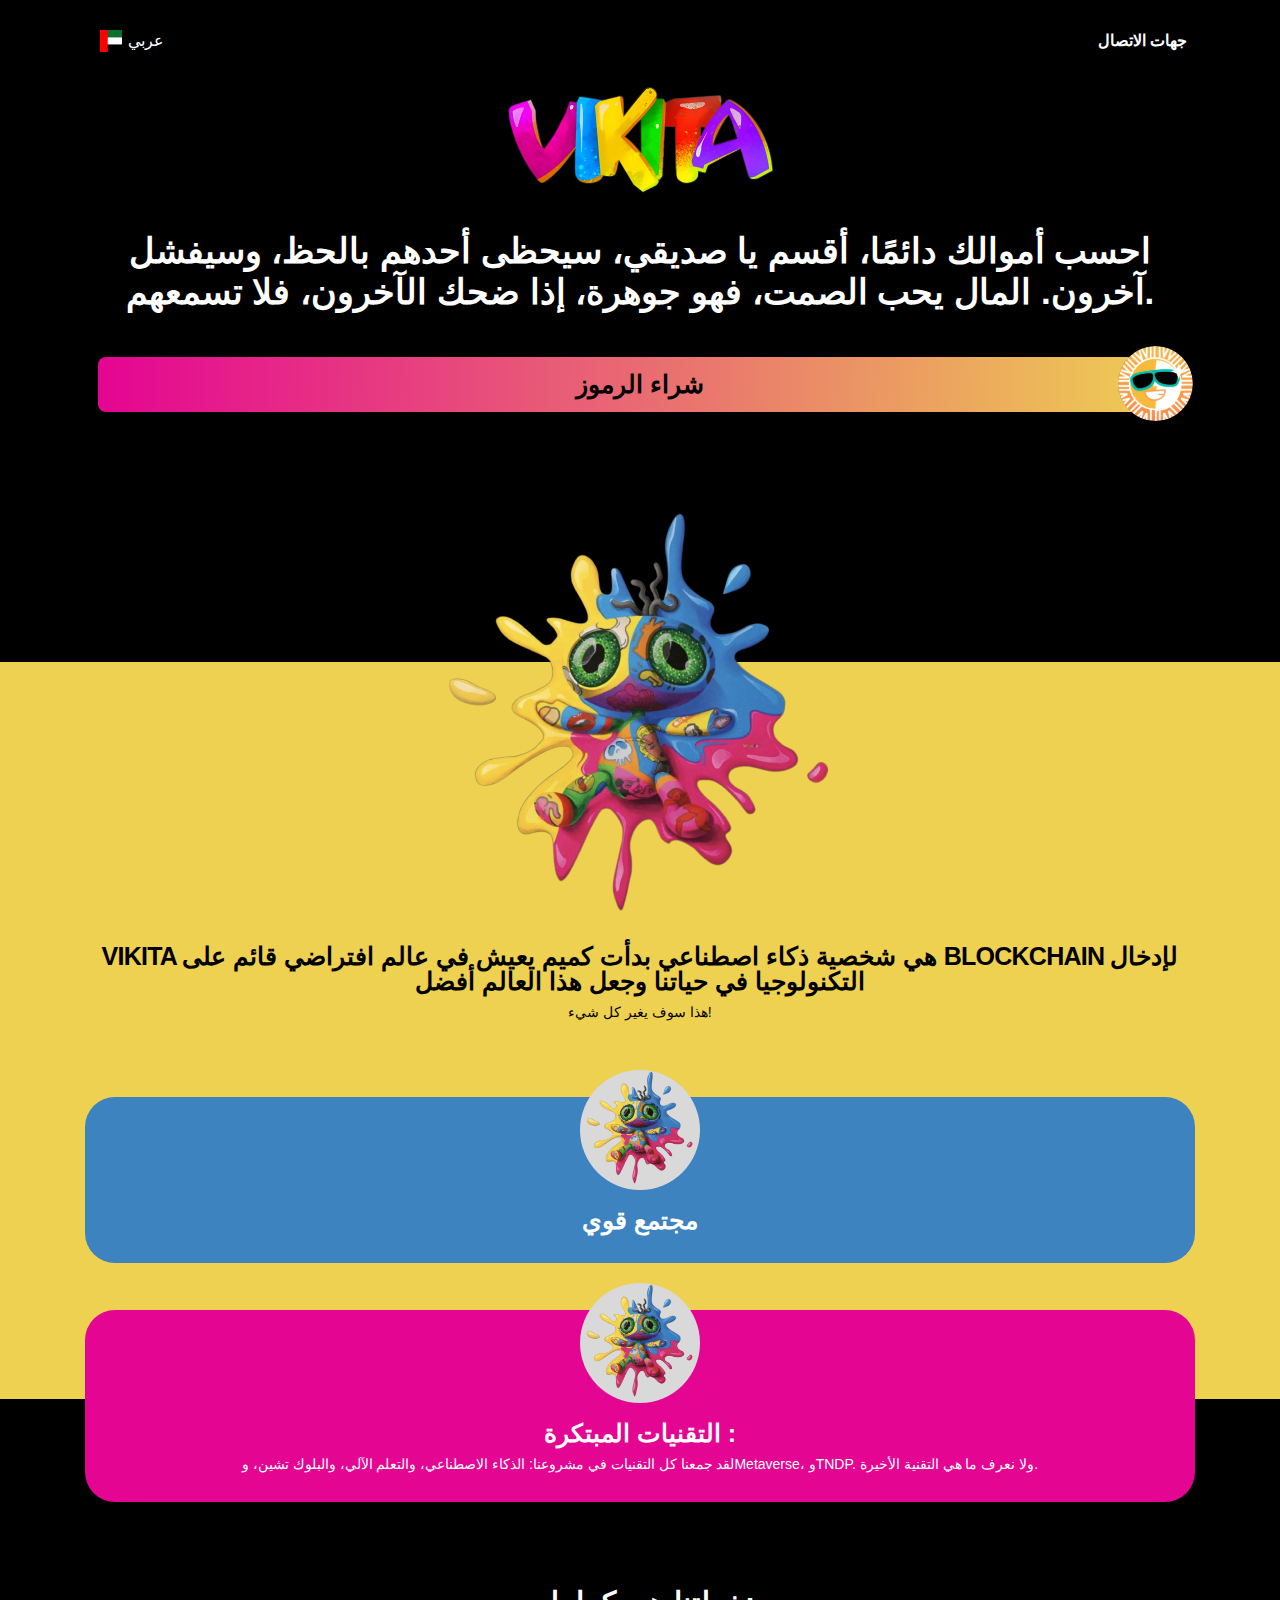
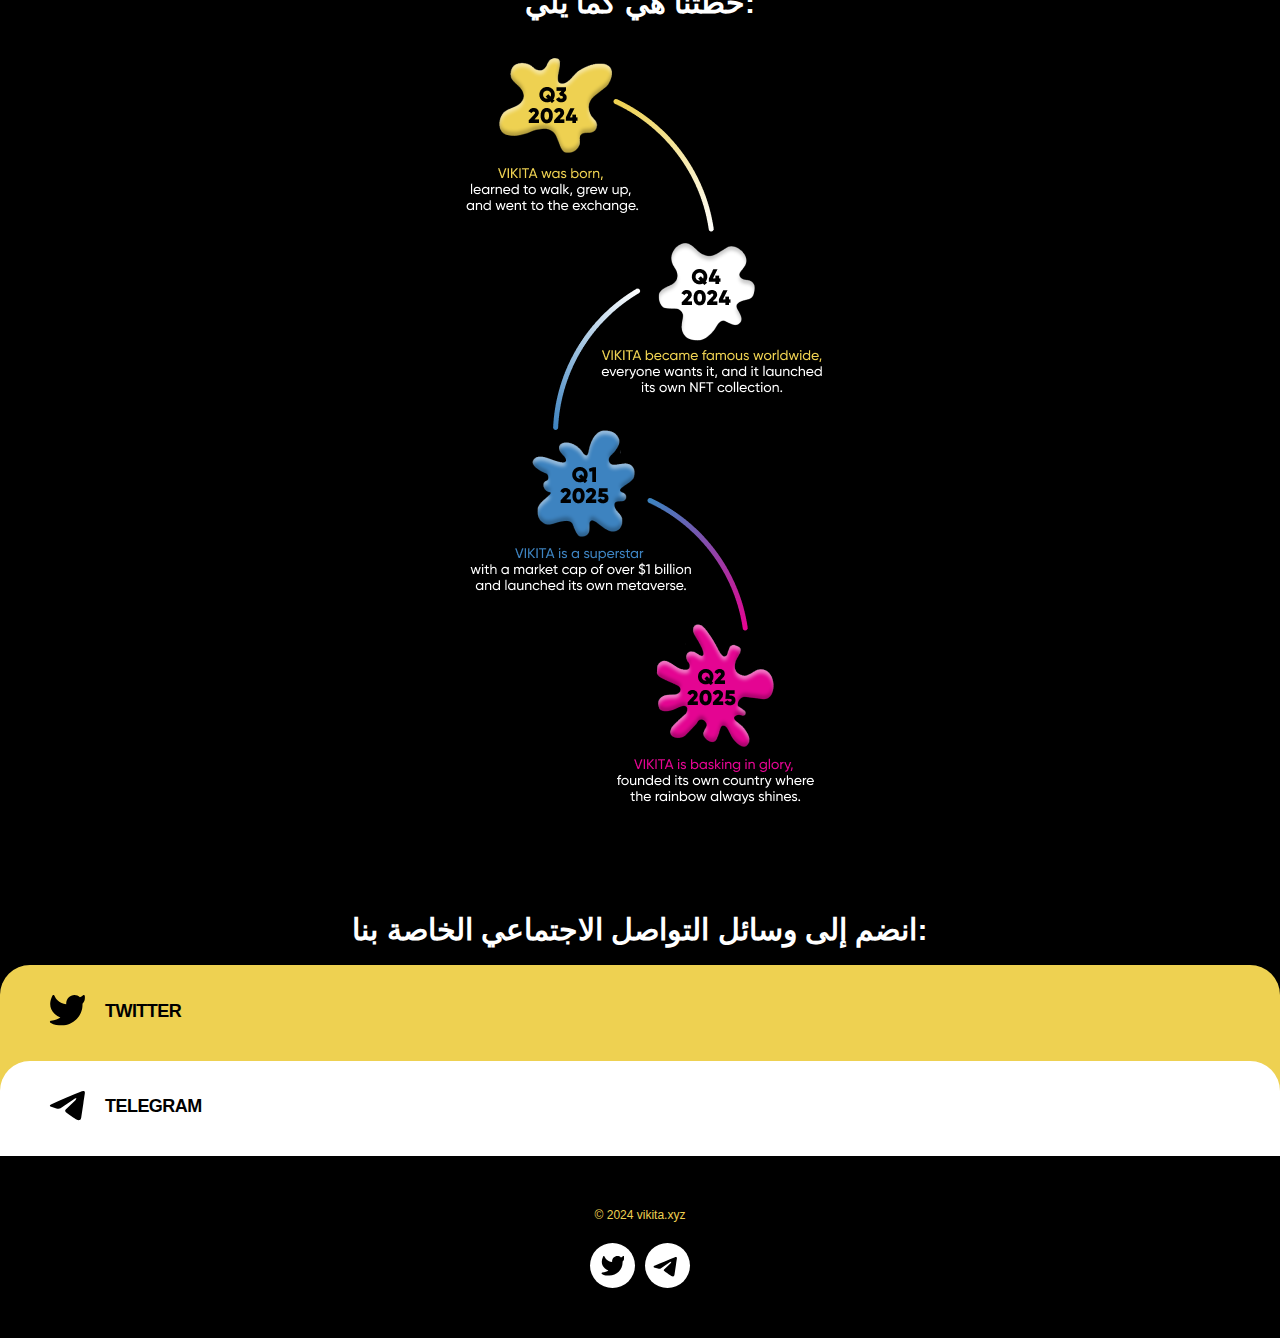
==== ae/index.html @ af04551c "added scrollbar 2" ====
<!DOCTYPE html>
<html lang="ru-RU">
  <head>
    <meta http-equiv="Content-Type" content="text/html; charset=utf-8">
    <meta charset="utf-8">
    <meta name="viewport" content="width=device-width, initial-scale=1.0">

    <!--metatextblock-->
    <title>VIKITA</title>
    <!--/metatextblock-->

    <!-- Favicons -->
    <link rel="apple-touch-icon" sizes="57x57" href="/images/favicon/apple-icon-57x57.png">
    <link rel="apple-touch-icon" sizes="60x60" href="/images/favicon/apple-icon-60x60.png">
    <link rel="icon" type="image/png" href="/images/favicon/favicon-16x16.png" sizes="16x16">
    <link rel="icon" type="image/png" href="/images/favicon/favicon-32x32.png" sizes="32x32">


    <!--Bootstrap and Other Vendors-->
    <link rel="stylesheet" type="text/css" href="/css/bootstrap/bootstrap.min.css">
    <link rel="stylesheet" type="text/css" href="/css/simplebar.css">

    <!--Fonts-->
    <link rel="stylesheet" type="text/css" href="/fonts/gilroy/style.css">

    <!--Styles-->
    <link rel="stylesheet" type="text/css" href="/css/style.css">
  </head>
  <body>
    <!-- header -->
    <header id="header">
      <div class="header_menu">
        <div class="container">
          <div class="header_menu-container">
            <div class="row">
              <div class="header_menu-col">
                <div class="header_lang-wrap">
                  <div class="header_lang-current">
                    <img alt="AE" src="/images/langs/ae.svg" class="header_lang-icon" />
                    <span class="header_lang-keycode">عربي</span>
                  </div>
                  <div class="header_lang-items simple-bar">
                    <a href="/" class="header_lang-item">
                      <img alt="EN" src="/images/langs/en.svg" class="header_lang-icon" />
                      <span class="header_lang-name">English</span>
                    </a>
                    <a href="/es" class="header_lang-item">
                      <img alt="ES" src="/images/langs/es.svg" class="header_lang-icon" />
                      <span class="header_lang-name">Español</span>
                    </a>
                    <a href="/cn" class="header_lang-item">
                      <img alt="CN" src="/images/langs/cn.svg" class="header_lang-icon" />
                      <span class="header_lang-name">中国人</span>
                    </a>
                    <a href="/ru" class="header_lang-item">
                      <img alt="RU" src="/images/langs/ru.svg" class="header_lang-icon" />
                      <span class="header_lang-name">Русский</span>
                    </a>
                    <a href="/fr" class="header_lang-item">
                      <img alt="FR" src="/images/langs/fr.svg" class="header_lang-icon" />
                      <span class="header_lang-name">Français</span>
                    </a>
                    <a href="/ae" class="header_lang-item">
                      <img alt="AE" src="/images/langs/ae.svg" class="header_lang-icon" />
                      <span class="header_lang-name">عربي</span>
                    </a>
                    <a href="/in" class="header_lang-item">
                      <img alt="IN" src="/images/langs/in.svg" class="header_lang-icon" />
                      <span class="header_lang-name">हिंदी</span>
                    </a>
                    <a href="/ir" class="header_lang-item">
                      <img alt="IR" src="/images/langs/ir.svg" class="header_lang-icon" />
                      <span class="header_lang-name">فارسی</span>
                    </a>
                    <a href="/pt" class="header_lang-item">
                      <img alt="PT" src="/images/langs/pt.svg" class="header_lang-icon" />
                      <span class="header_lang-name">Português</span>
                    </a>
                    <a href="/vn" class="header_lang-item">
                      <img alt="VN" src="/images/langs/vn.svg" class="header_lang-icon" />
                      <span class="header_lang-name">Tiếng Việt</span>
                    </a>
                    <a href="/tr" class="header_lang-item">
                      <img alt="TR" src="/images/langs/tr.svg" class="header_lang-icon" />
                      <span class="header_lang-name">Türkçe</span>
                    </a>
                    <a href="/kr" class="header_lang-item">
                      <img alt="KR" src="/images/langs/kr.svg" class="header_lang-icon" />
                      <span class="header_lang-name">한국어</span>
                    </a>
                    <a href="/jp" class="header_lang-item">
                      <img alt="JP" src="/images/langs/jp.svg" class="header_lang-icon" />
                      <span class="header_lang-name">日本語</span>
                    </a>
                    <a href="/de" class="header_lang-item">
                      <img alt="DE" src="/images/langs/de.svg" class="header_lang-icon" />
                      <span class="header_lang-name">Deutsch</span>
                    </a>
                  </div>
                </div>
              </div>
              <div class="header_menu-col">
                <div class="header_menu-wrap d-none d-lg-block">
                  <nav class="header_menu-navbar header_menu-navbar navbar navbar-expand-lg">

                    <div class="collapse navbar-collapse" id="navbarSupportedContent">

                      <ul class="navbar-nav mr-auto top-menu">

                        <li class="current-menu-item">
                          <a href="#contacts" class="nav-link">جهات الاتصال</a>
                        </li>
                      </ul>

                    </div>

                  </nav>
                </div>

                <div class="header_top-btn d-block d-lg-none">
                  <div class="header_top-btn__wrap">
                    <div class="navbar-light" style="">
                      <button class="navbar-toggler collapsed" type="button" data-toggle="collapse" data-target="#navbarSupportedContent" aria-controls="navbarSupportedContent" aria-expanded="false" aria-label="Toggle navigation">
                        <span> </span>
                        <span> </span>
                        <span> </span>
                      </button>
                    </div>
                  </div>
                </div>

              </div>

            </div>
          </div>

        </div>
      </div>
      <div class="header_menu-wrap d-blok d-lg-none">
        <nav class="header_menu-navbar header_menu-navbar navbar navbar-expand-lg">

          <div class="collapse navbar-collapse" id="navbarSupportedContent">

            <ul class="navbar-nav mr-auto top-menu">

              <li class="current-menu-item">
                <a href="#contacts" class="nav-link" data-toggle="collapse" data-target="#navbarSupportedContent">جهات الاتصال</a>
              </li>
            </ul>

          </div>

        </nav>
      </div>
    </header>
    <!-- header -->

      <!-- main title -->
      <div class="main_title">
        <div class="container">
          <div class="main_title-logo__wrap">
            <img src="/images/logo.png" srcset="/images/logo@2x.png 2x, /images/logo@3x.png 3x" class="img-fluid main_title-logo__img" alt="">
          </div>

          <div class="main_title-title__wrap">
            <p class="main_title-title">احسب أموالك دائمًا، أقسم يا صديقي، سيحظى أحدهم بالحظ، وسيفشل آخرون. المال يحب الصمت، فهو جوهرة، إذا ضحك الآخرون، فلا تسمعهم.</p>
          </div>

<!--          <div class="main_subtitle-title__wrap">-->
<!--            <p class="main_subtitle-title"><span class="-yellow">Первая в мире мем-криптовалюта,</span></br>создающая тренды</br>и объединяющая сообщество.</p>-->
<!--          </div>-->
          <div class="main-btn__wrap">
            <a href="https://sunpump.meme/token/TP7r1pDoS1snMjEJE1kE17GRt3Df4mYuZz" target="_blank" class="main-btn__container">
              <div class="main-btn">
                <span class="main-btn__title">شراء الرموز</span>
              </div>
            </a>
          </div>
        </div>
      </div>
      <!-- main title -->

      <!-- services block -->
      <div class="services_block">
        <div class="container">
          <div class="services-vikita__wrap">
            <img src="/images/vikita.png" srcset="/images/vikita@2x.png 2x, /images/vikita@3x.png 3x" class="img-fluid services-vikita" alt="">
          </div>

          <div class="services-title__wrap">
            <p class="services-title">VIKITA هي شخصية ذكاء اصطناعي بدأت كميم يعيش في عالم افتراضي قائم على blockchain لإدخال التكنولوجيا في حياتنا وجعل هذا العالم أفضل</p>
          </div>

          <div class="services-subtitle__wrap">
            <p class="services-subtitle">هذا سوف يغير كل شيء!</p>
          </div>

          <div class="row">

            <div class="services_block-col col-12">
              <div class="services_block-wrap">

                <div class="services_block-icon__wrap">
                  <img src="/images/vikita.png" class="img-fluid services_block-icon__img" alt="">
                </div>

                <div class="services_block-title__wrap">
                  <p class="services_block-title">مجتمع قوي</p>
                </div>
<!--                <div class="services_block-text__wrap">-->
<!--                  <p>We've already been supported by: Justin Sun, Paolo Ardoino, Changpeng Zhao, Ben Zhou, Jason Statham, Pavel Durov.</p>-->
<!--                </div>-->

              </div>
            </div>

            <div class="services_block-col col-12">
              <div class="services_block-wrap -pink">

                <div class="services_block-icon__wrap">
                  <img src="/images/vikita.png" class="img-fluid services_block-icon__img" alt="">
                </div>

                <div class="services_block-title__wrap">
                  <p class="services_block-title">التقنيات المبتكرة :</p>
                </div>
                <div class="services_block-text__wrap">
                  <p>لقد جمعنا كل التقنيات في مشروعنا: الذكاء الاصطناعي، والتعلم الآلي، والبلوك تشين، وMetaverse، وTNDP. ولا نعرف ما هي التقنية الأخيرة.</p>
                </div>

              </div>
            </div>

          </div>
        </div>
        <div class="services_block-yellow"></div>
      </div>
      <!-- services block -->

    <!-- stages block -->
    <div class="stages_block">
      <div class="container">
        <div class="stages-title__wrap">
          <p class="stages-title">خطتنا هي كما يلي:</p>
        </div>

        <div class="stages-img__wrap">
          <img src="/images/stages.png" srcset="/images/stages@2x.png 2x, /images/stages@3x.png 3x" class="img-fluid stages-img" alt="">
        </div>
      </div>
    </div>

    <!-- socials block -->
    <div id="contacts" class="socials_block">
      <div class="container">
        <div class="socials-title__wrap">
          <p class="socials-title">انضم إلى وسائل التواصل الاجتماعي الخاصة بنا:</p>
        </div>
      </div>
      <div class="socials_container">
        <a href="https://x.com/vikitameme" target="_blank" class="socials_item -yellow">
          <div class="socials_icon__wrap">
            <svg width="36" height="31" viewBox="0 0 36 31" fill="none" xmlns="http://www.w3.org/2000/svg" class="socials_icon">
              <path d="M35.8357 1.08993C35.8201 0.861406 35.7376 0.642529 35.5984 0.460588C35.4593 0.278647 35.2697 0.141692 35.0532 0.0668013C34.8367 -0.00808985 34.603 -0.0176039 34.3812 0.0394458C34.1594 0.0964954 33.9592 0.217584 33.8057 0.387614C33.0428 1.24325 32.0498 1.86127 30.9452 2.1679C29.4557 0.773153 27.4909 -0.00191896 25.4503 0.000291284C23.2605 0.00214698 21.161 0.873509 19.6135 2.42282C18.0659 3.97213 17.1969 6.07257 17.1975 8.26239V9.28903C10.2187 8.75004 6.49019 3.44653 5.47988 0.758603C5.40036 0.545594 5.26033 0.360465 5.077 0.225975C4.89367 0.0914851 4.67504 0.0134971 4.44798 0.00159885C4.22092 -0.0102994 3.99534 0.0444108 3.79896 0.159003C3.60257 0.273596 3.44396 0.443075 3.34261 0.646606C0.899679 5.53714 0.524023 10.283 2.29964 14.3242C3.8536 17.8638 6.98017 20.6824 11.4134 22.5513C9.39977 23.9769 6.00953 25.6662 2.05698 25.6662C1.80648 25.6659 1.56253 25.7463 1.36122 25.8953C1.15992 26.0444 1.01195 26.2544 0.939196 26.4941C0.866447 26.7338 0.872786 26.9905 0.957274 27.2263C1.04176 27.4622 1.19991 27.6645 1.40833 27.8035C5.19989 30.3328 9.17344 30.3328 12.8647 30.3328H12.9767C24.3187 30.3328 33.5094 21.1257 33.5094 9.77202V8.65438C34.3564 7.79107 35.0167 6.91143 35.4227 5.77046C35.873 4.4965 35.964 3.02187 35.8357 1.08993Z" fill="black"/>
            </svg>
          </div>
          <div class="socials_item-title__wrap">
            <span class="socials_item-title">Twitter</span>
<!--            <p class="socials-text">Последние новости и обновления.</p>-->
          </div>
        </a>

        <a href="https://t.me/VikitaMeme" target="_blank" class="socials_item">
          <div class="socials_icon__wrap">

            <svg width="36" height="30" viewBox="0 0 36 30" fill="none" xmlns="http://www.w3.org/2000/svg" class="socials_icon">
              <path d="M32.9061 0.257517C32.9061 0.257517 36.1437 -1.005 35.8728 2.06087C35.7837 3.32338 34.9745 7.74259 34.3445 12.5218L32.1861 26.6803C32.1861 26.6803 32.0061 28.7545 30.3869 29.1153C28.7686 29.4753 26.3402 27.8528 25.8902 27.4919C25.5302 27.2211 19.1452 23.1627 16.8968 21.1794C16.2668 20.6377 15.5468 19.556 16.9868 18.2935L26.4302 9.2751C27.5094 8.19176 28.5886 5.66673 24.0919 8.73343L11.5001 17.3002C11.5001 17.3002 10.0609 18.2027 7.36339 17.391L1.51667 15.5868C1.51667 15.5868 -0.641687 14.2343 3.04585 12.8818C12.0401 8.64343 23.1027 4.31506 32.9053 0.256683" fill="black"/>
            </svg>

          </div>
          <div class="socials_icon__wrap">
            <span class="socials_item-title">Telegram</span>
<!--            <p class="socials-text">Обсуждения, поддержка и сообщество.</p>-->
          </div>
        </a>
      </div>
    </div>


    <!-- footer -->
    <footer id="footer">
      <div class="container">
        <div class="footer_copyright__wrap">
          <span class="footer_copyright">© 2024 vikita.xyz</span>
        </div>

        <div class="footer_socials__wrap">
          <a href="https://x.com/vikitameme" target="_blank" class="footer_socials__item">
            <svg width="36" height="31" viewBox="0 0 36 31" fill="none" xmlns="http://www.w3.org/2000/svg" class="footer_socials__icon">
              <path d="M35.8357 1.08993C35.8201 0.861406 35.7376 0.642529 35.5984 0.460588C35.4593 0.278647 35.2697 0.141692 35.0532 0.0668013C34.8367 -0.00808985 34.603 -0.0176039 34.3812 0.0394458C34.1594 0.0964954 33.9592 0.217584 33.8057 0.387614C33.0428 1.24325 32.0498 1.86127 30.9452 2.1679C29.4557 0.773153 27.4909 -0.00191896 25.4503 0.000291284C23.2605 0.00214698 21.161 0.873509 19.6135 2.42282C18.0659 3.97213 17.1969 6.07257 17.1975 8.26239V9.28903C10.2187 8.75004 6.49019 3.44653 5.47988 0.758603C5.40036 0.545594 5.26033 0.360465 5.077 0.225975C4.89367 0.0914851 4.67504 0.0134971 4.44798 0.00159885C4.22092 -0.0102994 3.99534 0.0444108 3.79896 0.159003C3.60257 0.273596 3.44396 0.443075 3.34261 0.646606C0.899679 5.53714 0.524023 10.283 2.29964 14.3242C3.8536 17.8638 6.98017 20.6824 11.4134 22.5513C9.39977 23.9769 6.00953 25.6662 2.05698 25.6662C1.80648 25.6659 1.56253 25.7463 1.36122 25.8953C1.15992 26.0444 1.01195 26.2544 0.939196 26.4941C0.866447 26.7338 0.872786 26.9905 0.957274 27.2263C1.04176 27.4622 1.19991 27.6645 1.40833 27.8035C5.19989 30.3328 9.17344 30.3328 12.8647 30.3328H12.9767C24.3187 30.3328 33.5094 21.1257 33.5094 9.77202V8.65438C34.3564 7.79107 35.0167 6.91143 35.4227 5.77046C35.873 4.4965 35.964 3.02187 35.8357 1.08993Z" fill="black"/>
            </svg>
          </a>

          <a href="https://t.me/VikitaMeme" target="_blank" class="footer_socials__item">
            <svg width="36" height="30" viewBox="0 0 36 30" fill="none" xmlns="http://www.w3.org/2000/svg" class="footer_socials__icon -tg">
              <path d="M32.9061 0.257517C32.9061 0.257517 36.1437 -1.005 35.8728 2.06087C35.7837 3.32338 34.9745 7.74259 34.3445 12.5218L32.1861 26.6803C32.1861 26.6803 32.0061 28.7545 30.3869 29.1153C28.7686 29.4753 26.3402 27.8528 25.8902 27.4919C25.5302 27.2211 19.1452 23.1627 16.8968 21.1794C16.2668 20.6377 15.5468 19.556 16.9868 18.2935L26.4302 9.2751C27.5094 8.19176 28.5886 5.66673 24.0919 8.73343L11.5001 17.3002C11.5001 17.3002 10.0609 18.2027 7.36339 17.391L1.51667 15.5868C1.51667 15.5868 -0.641687 14.2343 3.04585 12.8818C12.0401 8.64343 23.1027 4.31506 32.9053 0.256683" fill="black"/>
            </svg>
          </a>
        </div>
      </div>
    </footer>
    <!-- footer -->

    <!--jQuery, Bootstrap and other vendor JS-->
    <script type="text/javascript" src="/js/jquery-3.3.1.min.js"></script>
    <script type="text/javascript" src="/js/jquery-migrate-1.4.1.min.js"></script>
    <script type="text/javascript" src="/js/popper.min.js"></script>
    <script type="text/javascript" src="/js/bootstrap/bootstrap.min.js"></script>
    <script type="text/javascript" src="/js/simplebar.min.js"></script>
    <script type="text/javascript" src="/js/script.js"></script>
  </body>
</html>
---- css/simplebar.css ----
[data-simplebar] {
  position: relative;
  flex-direction: column;
  flex-wrap: wrap;
  justify-content: flex-start;
  align-content: flex-start;
  align-items: flex-start;
}

.simplebar-wrapper {
  overflow: hidden;
  width: inherit;
  height: inherit;
  max-width: inherit;
  max-height: inherit;
}

.simplebar-mask {
  direction: inherit;
  position: absolute;
  overflow: hidden;
  padding: 0;
  margin: 0;
  left: 0;
  top: 0;
  bottom: 0;
  right: 0;
  width: auto !important;
  height: auto !important;
  z-index: 0;
}

.simplebar-offset {
  direction: inherit !important;
  box-sizing: inherit !important;
  resize: none !important;
  position: absolute;
  top: 0;
  left: 0;
  bottom: 0;
  right: 0;
  padding: 0;
  margin: 0;
  -webkit-overflow-scrolling: touch;
}

.simplebar-content-wrapper {
  direction: inherit;
  box-sizing: border-box !important;
  position: relative;
  display: block;
  height: 100%; /* Required for horizontal native scrollbar to not appear if parent is taller than natural height */
  width: auto;
  max-width: 100%; /* Not required for horizontal scroll to trigger */
  max-height: 100%; /* Needed for vertical scroll to trigger */
  scrollbar-width: none;
  -ms-overflow-style: none;
}

.simplebar-content-wrapper::-webkit-scrollbar,
.simplebar-hide-scrollbar::-webkit-scrollbar {
  width: 0;
  height: 0;
}

.simplebar-content:before,
.simplebar-content:after {
  content: ' ';
  display: table;
}

.simplebar-placeholder {
  max-height: 100%;
  max-width: 100%;
  width: 100%;
  pointer-events: none;
}

.simplebar-height-auto-observer-wrapper {
  box-sizing: inherit !important;
  height: 100%;
  width: 100%;
  max-width: 1px;
  position: relative;
  float: left;
  max-height: 1px;
  overflow: hidden;
  z-index: -1;
  padding: 0;
  margin: 0;
  pointer-events: none;
  flex-grow: inherit;
  flex-shrink: 0;
  flex-basis: 0;
}

.simplebar-height-auto-observer {
  box-sizing: inherit;
  display: block;
  opacity: 0;
  position: absolute;
  top: 0;
  left: 0;
  height: 1000%;
  width: 1000%;
  min-height: 1px;
  min-width: 1px;
  overflow: hidden;
  pointer-events: none;
  z-index: -1;
}

.simplebar-track {
  z-index: 1;
  position: absolute;
  right: 0;
  bottom: 0;
  pointer-events: none;
  overflow: hidden;
}

[data-simplebar].simplebar-dragging .simplebar-content {
  pointer-events: none;
  user-select: none;
  -webkit-user-select: none;
}

[data-simplebar].simplebar-dragging .simplebar-track {
  pointer-events: all;
}

.simplebar-scrollbar {
  position: absolute;
  left: 0;
  right: 0;
  min-height: 10px;
}

.simplebar-scrollbar:before {
  position: absolute;
  content: '';
  background: black;
  border-radius: 7px;
  left: 2px;
  right: 2px;
  opacity: 0;
  transition: opacity 0.2s linear;
}

.simplebar-scrollbar.simplebar-visible:before {
  /* When hovered, remove all transitions from drag handle */
  opacity: 0.5;
  transition: opacity 0s linear;
}

.simplebar-track.simplebar-vertical {
  top: 0;
  width: 11px;
}

.simplebar-track.simplebar-vertical .simplebar-scrollbar:before {
  top: 2px;
  bottom: 2px;
}

.simplebar-track.simplebar-horizontal {
  left: 0;
  height: 11px;
}

.simplebar-track.simplebar-horizontal .simplebar-scrollbar:before {
  height: 100%;
  left: 2px;
  right: 2px;
}

.simplebar-track.simplebar-horizontal .simplebar-scrollbar {
  right: auto;
  left: 0;
  top: 2px;
  height: 7px;
  min-height: 0;
  min-width: 10px;
  width: auto;
}

/* Rtl support */
[data-simplebar-direction='rtl'] .simplebar-track.simplebar-vertical {
  right: auto;
  left: 0;
}

.hs-dummy-scrollbar-size {
  direction: rtl;
  position: fixed;
  opacity: 0;
  visibility: hidden;
  height: 500px;
  width: 500px;
  overflow-y: hidden;
  overflow-x: scroll;
}

.simplebar-hide-scrollbar {
  position: fixed;
  left: 0;
  visibility: hidden;
  overflow-y: scroll;
  scrollbar-width: none;
  -ms-overflow-style: none;
}
---- fonts/gilroy/style.css ----
/* #### Generated By: http://font.download #### */

    @font-face {
    font-family: 'Gilroy-Bold ☞';
    font-style: normal;
    font-weight: normal;
    src: local('Gilroy-Bold ☞'), url('Gilroy-Bold.woff') format('woff');
    }
    

    @font-face {
    font-family: 'Gilroy-Heavy ☞';
    font-style: normal;
    font-weight: normal;
    src: local('Gilroy-Heavy ☞'), url('Gilroy-Heavy.woff') format('woff');
    }
    

    @font-face {
    font-family: 'Gilroy-Light ☞';
    font-style: normal;
    font-weight: normal;
    src: local('Gilroy-Light ☞'), url('Gilroy-Light.woff') format('woff');
    }
    

    @font-face {
    font-family: 'Gilroy-Medium ☞';
    font-style: normal;
    font-weight: normal;
    src: local('Gilroy-Medium ☞'), url('Gilroy-Medium.woff') format('woff');
    }
    

    @font-face {
    font-family: 'Gilroy-Regular ☞';
    font-style: normal;
    font-weight: normal;
    src: local('Gilroy-Regular ☞'), url('Gilroy-Regular.woff') format('woff');
    }
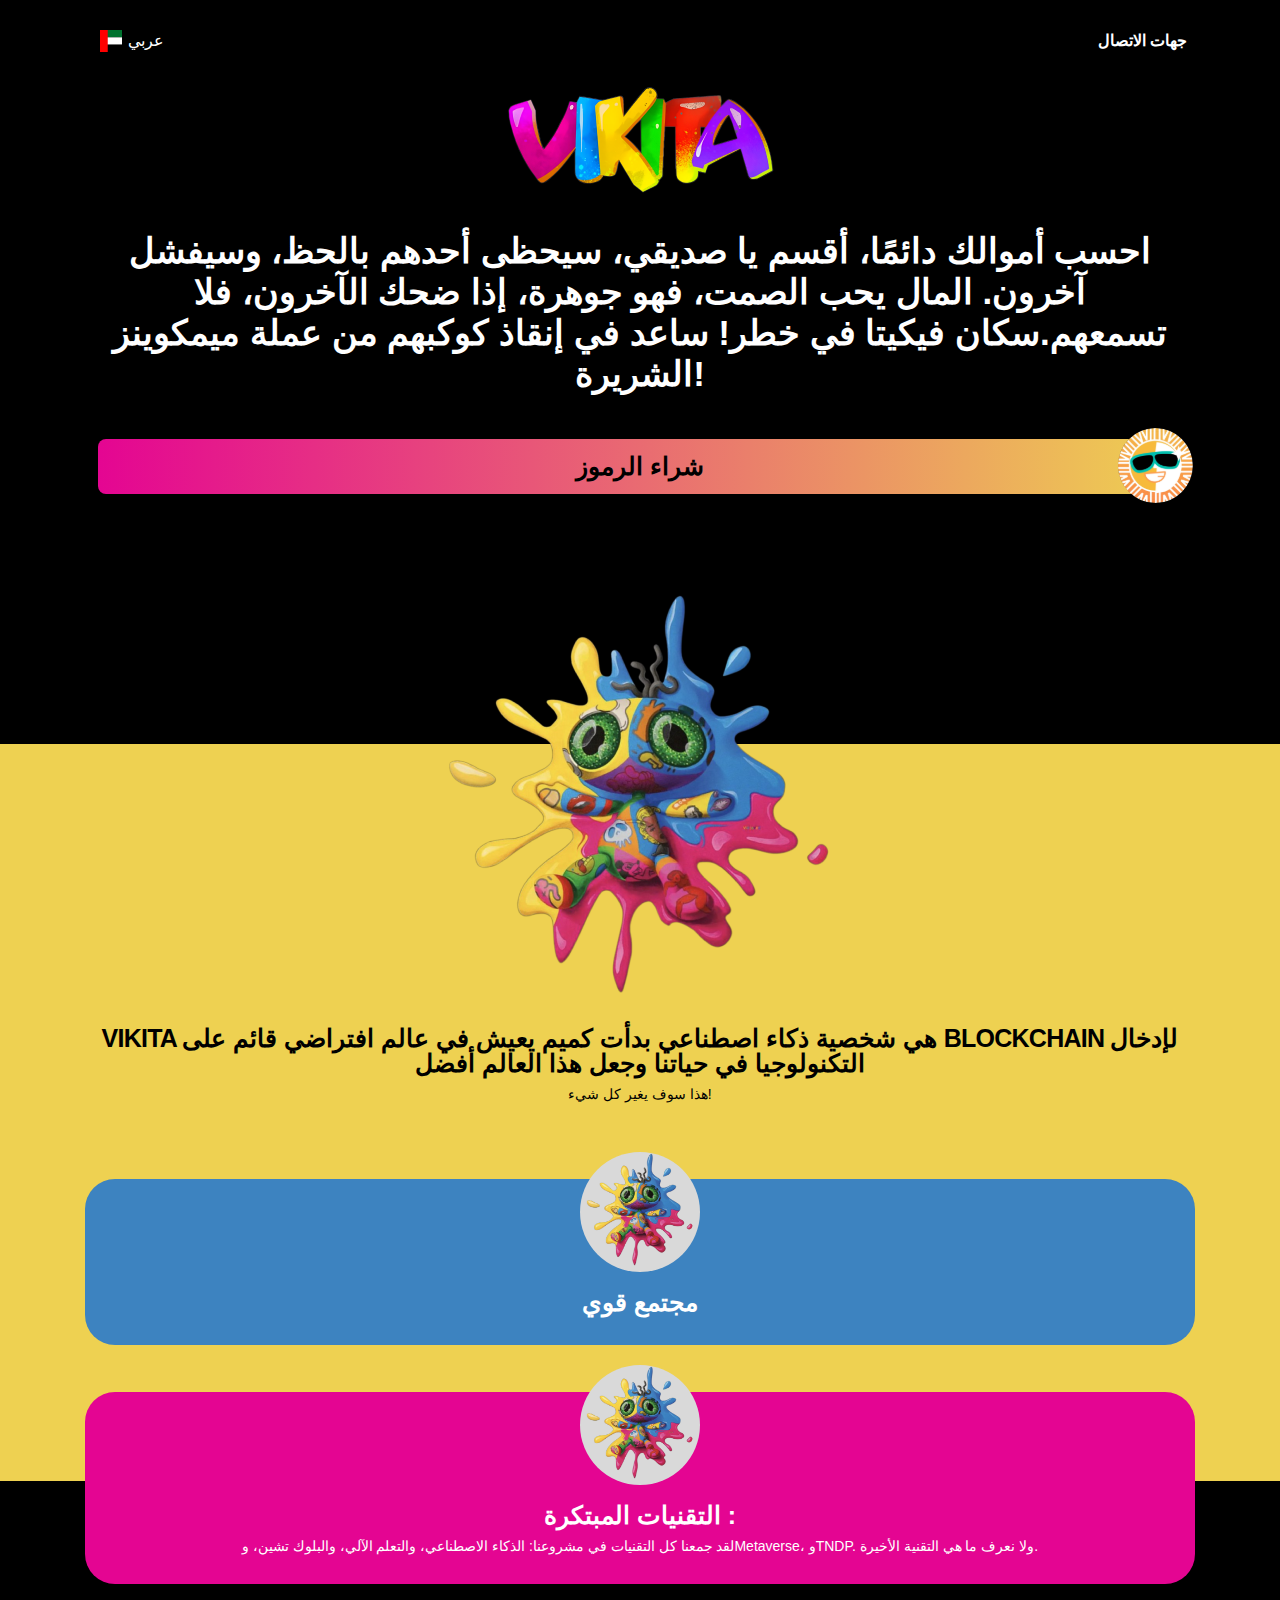
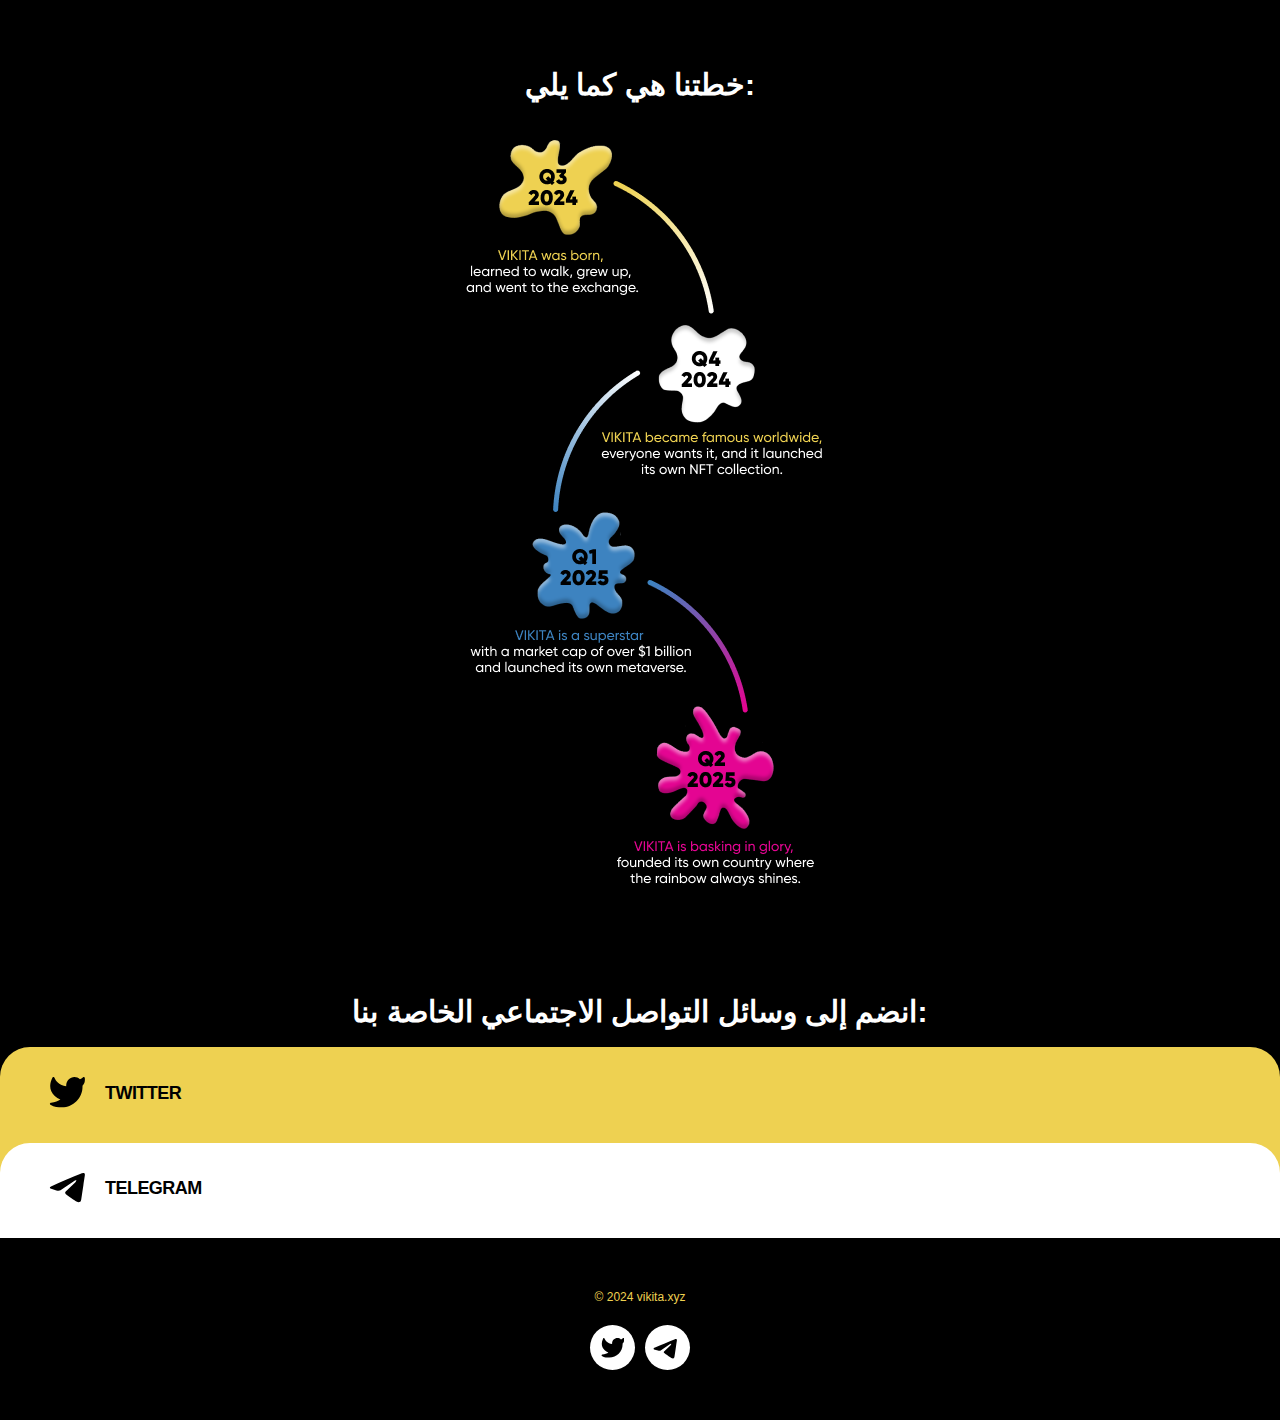
==== commit c9c33977: "updated title" ====
--- a/ae/index.html
+++ b/ae/index.html
@@ -163,7 +163,7 @@
           </div>
 
           <div class="main_title-title__wrap">
-            <p class="main_title-title">احسب أموالك دائمًا، أقسم يا صديقي، سيحظى أحدهم بالحظ، وسيفشل آخرون. المال يحب الصمت، فهو جوهرة، إذا ضحك الآخرون، فلا تسمعهم.</p>
+            <p class="main_title-title">احسب أموالك دائمًا، أقسم يا صديقي، سيحظى أحدهم بالحظ، وسيفشل آخرون. المال يحب الصمت، فهو جوهرة، إذا ضحك الآخرون، فلا تسمعهم.سكان فيكيتا في خطر! ساعد في إنقاذ كوكبهم من عملة ميمكوينز الشريرة!</p>
           </div>
 
 <!--          <div class="main_subtitle-title__wrap">-->
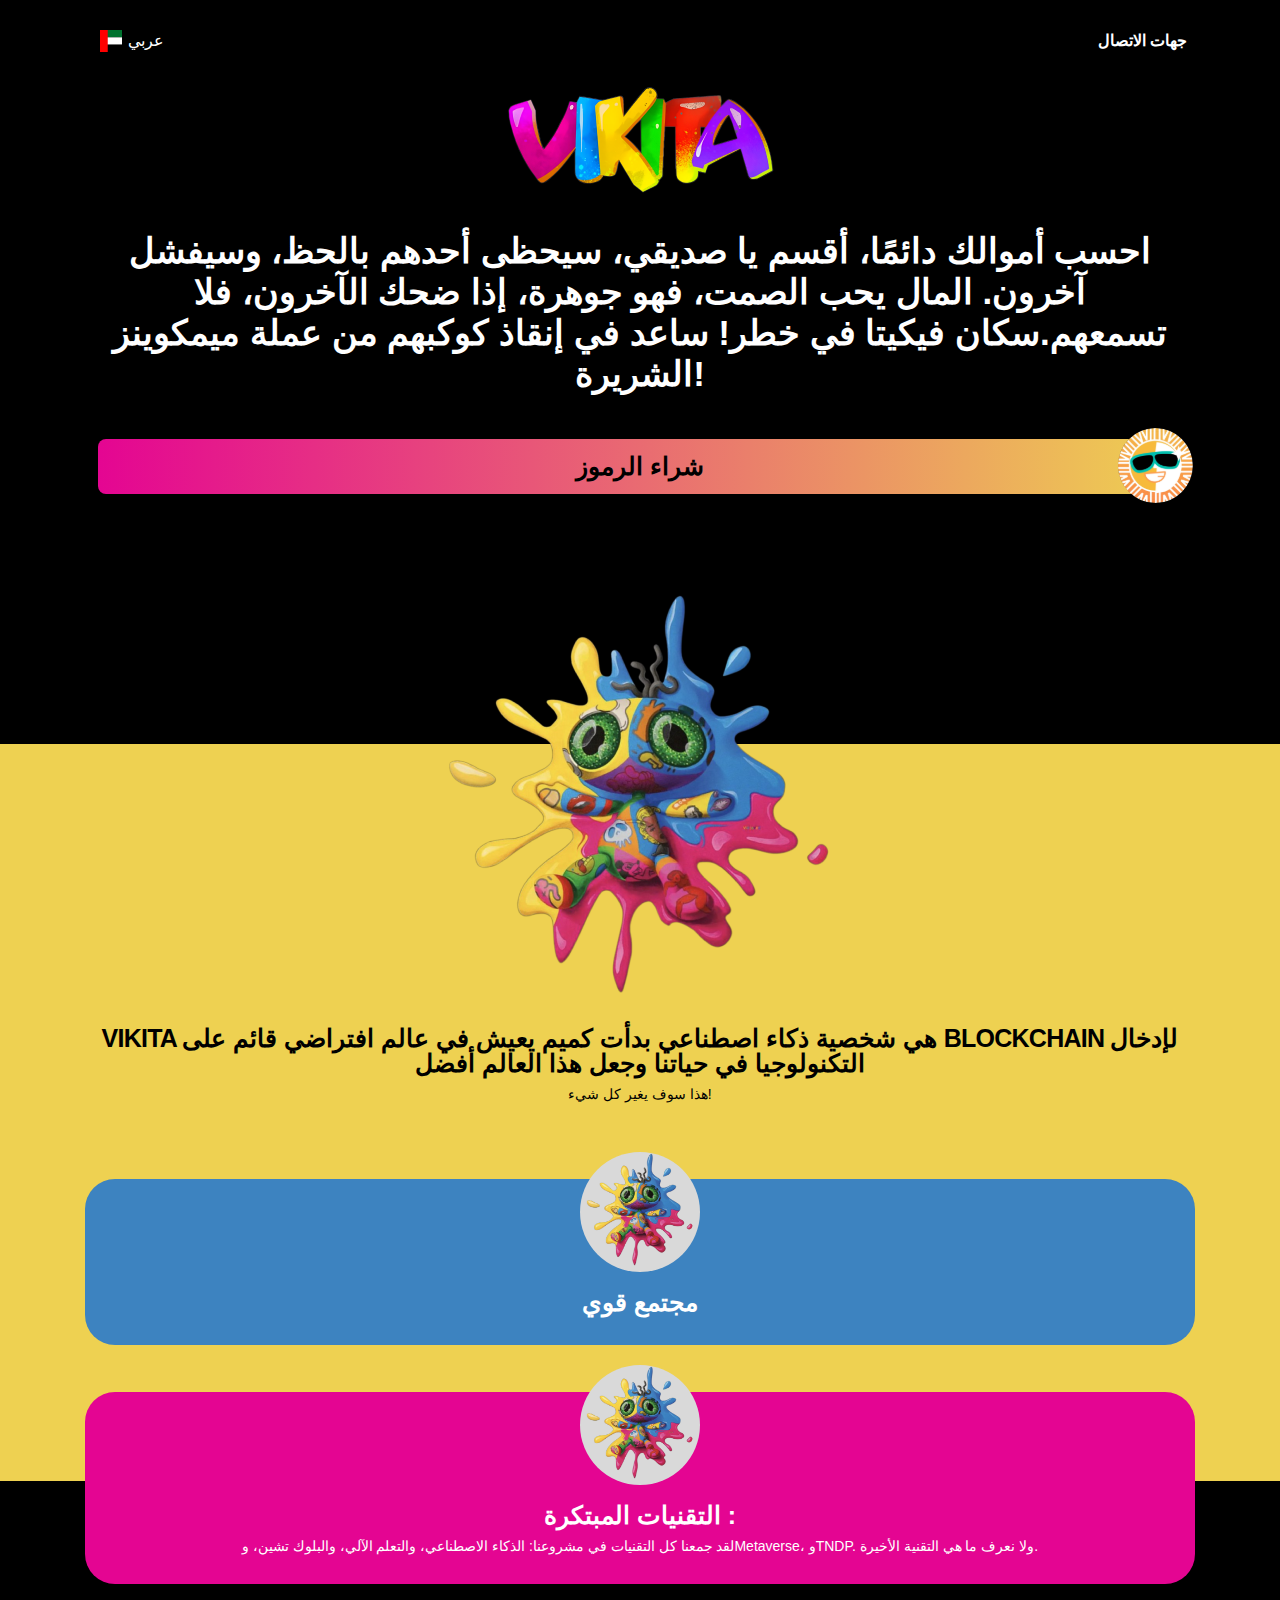
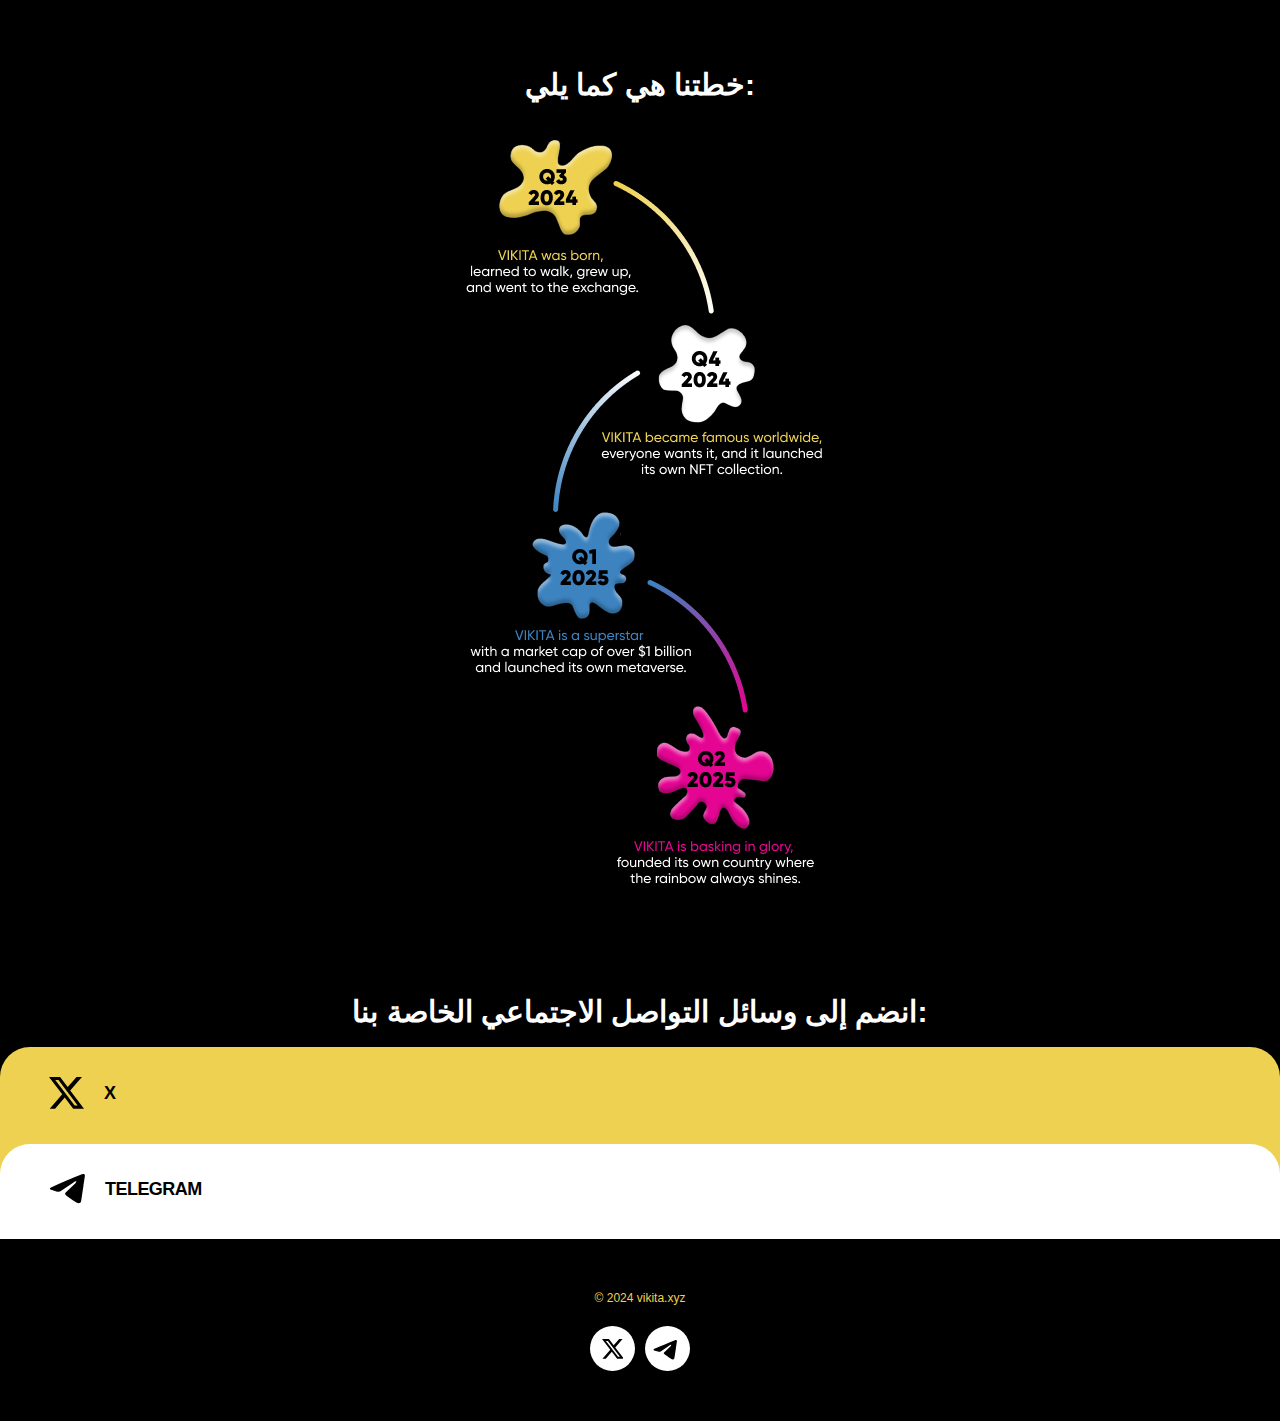
==== commit 1a8a6c9c: "fixed twitter" ====
--- a/ae/index.html
+++ b/ae/index.html
@@ -260,13 +260,13 @@
       <div class="socials_container">
         <a href="https://x.com/vikitameme" target="_blank" class="socials_item -yellow">
           <div class="socials_icon__wrap">
-            <svg width="36" height="31" viewBox="0 0 36 31" fill="none" xmlns="http://www.w3.org/2000/svg" class="socials_icon">
-              <path d="M35.8357 1.08993C35.8201 0.861406 35.7376 0.642529 35.5984 0.460588C35.4593 0.278647 35.2697 0.141692 35.0532 0.0668013C34.8367 -0.00808985 34.603 -0.0176039 34.3812 0.0394458C34.1594 0.0964954 33.9592 0.217584 33.8057 0.387614C33.0428 1.24325 32.0498 1.86127 30.9452 2.1679C29.4557 0.773153 27.4909 -0.00191896 25.4503 0.000291284C23.2605 0.00214698 21.161 0.873509 19.6135 2.42282C18.0659 3.97213 17.1969 6.07257 17.1975 8.26239V9.28903C10.2187 8.75004 6.49019 3.44653 5.47988 0.758603C5.40036 0.545594 5.26033 0.360465 5.077 0.225975C4.89367 0.0914851 4.67504 0.0134971 4.44798 0.00159885C4.22092 -0.0102994 3.99534 0.0444108 3.79896 0.159003C3.60257 0.273596 3.44396 0.443075 3.34261 0.646606C0.899679 5.53714 0.524023 10.283 2.29964 14.3242C3.8536 17.8638 6.98017 20.6824 11.4134 22.5513C9.39977 23.9769 6.00953 25.6662 2.05698 25.6662C1.80648 25.6659 1.56253 25.7463 1.36122 25.8953C1.15992 26.0444 1.01195 26.2544 0.939196 26.4941C0.866447 26.7338 0.872786 26.9905 0.957274 27.2263C1.04176 27.4622 1.19991 27.6645 1.40833 27.8035C5.19989 30.3328 9.17344 30.3328 12.8647 30.3328H12.9767C24.3187 30.3328 33.5094 21.1257 33.5094 9.77202V8.65438C34.3564 7.79107 35.0167 6.91143 35.4227 5.77046C35.873 4.4965 35.964 3.02187 35.8357 1.08993Z" fill="black"/>
+            <svg width="35" height="32" viewBox="0 0 35 32" fill="none" xmlns="http://www.w3.org/2000/svg" class="socials_icon">
+              <path d="M27.564 0H32.9306L21.2056 13.4021L35 31.6356H24.1996L15.7413 20.5756L6.06083 31.6356H0.69125L13.2329 17.3002L0 0.0014584H11.0746L18.7206 10.1106L27.564 0ZM25.6813 28.4244H28.6548L9.45875 3.04354H6.26792L25.6813 28.4244Z" fill="black"/>
             </svg>
           </div>
           <div class="socials_item-title__wrap">
-            <span class="socials_item-title">Twitter</span>
-<!--            <p class="socials-text">Последние новости и обновления.</p>-->
+            <span class="socials_item-title">X</span>
+            <!--            <p class="socials-text">Последние новости и обновления.</p>-->
           </div>
         </a>
 
@@ -296,8 +296,8 @@
 
         <div class="footer_socials__wrap">
           <a href="https://x.com/vikitameme" target="_blank" class="footer_socials__item">
-            <svg width="36" height="31" viewBox="0 0 36 31" fill="none" xmlns="http://www.w3.org/2000/svg" class="footer_socials__icon">
-              <path d="M35.8357 1.08993C35.8201 0.861406 35.7376 0.642529 35.5984 0.460588C35.4593 0.278647 35.2697 0.141692 35.0532 0.0668013C34.8367 -0.00808985 34.603 -0.0176039 34.3812 0.0394458C34.1594 0.0964954 33.9592 0.217584 33.8057 0.387614C33.0428 1.24325 32.0498 1.86127 30.9452 2.1679C29.4557 0.773153 27.4909 -0.00191896 25.4503 0.000291284C23.2605 0.00214698 21.161 0.873509 19.6135 2.42282C18.0659 3.97213 17.1969 6.07257 17.1975 8.26239V9.28903C10.2187 8.75004 6.49019 3.44653 5.47988 0.758603C5.40036 0.545594 5.26033 0.360465 5.077 0.225975C4.89367 0.0914851 4.67504 0.0134971 4.44798 0.00159885C4.22092 -0.0102994 3.99534 0.0444108 3.79896 0.159003C3.60257 0.273596 3.44396 0.443075 3.34261 0.646606C0.899679 5.53714 0.524023 10.283 2.29964 14.3242C3.8536 17.8638 6.98017 20.6824 11.4134 22.5513C9.39977 23.9769 6.00953 25.6662 2.05698 25.6662C1.80648 25.6659 1.56253 25.7463 1.36122 25.8953C1.15992 26.0444 1.01195 26.2544 0.939196 26.4941C0.866447 26.7338 0.872786 26.9905 0.957274 27.2263C1.04176 27.4622 1.19991 27.6645 1.40833 27.8035C5.19989 30.3328 9.17344 30.3328 12.8647 30.3328H12.9767C24.3187 30.3328 33.5094 21.1257 33.5094 9.77202V8.65438C34.3564 7.79107 35.0167 6.91143 35.4227 5.77046C35.873 4.4965 35.964 3.02187 35.8357 1.08993Z" fill="black"/>
+            <svg width="35" height="32" viewBox="0 0 35 32" fill="none" xmlns="http://www.w3.org/2000/svg" class="footer_socials__icon">
+              <path d="M27.564 0H32.9306L21.2056 13.4021L35 31.6356H24.1996L15.7413 20.5756L6.06083 31.6356H0.69125L13.2329 17.3002L0 0.0014584H11.0746L18.7206 10.1106L27.564 0ZM25.6813 28.4244H28.6548L9.45875 3.04354H6.26792L25.6813 28.4244Z" fill="black"/>
             </svg>
           </a>
 
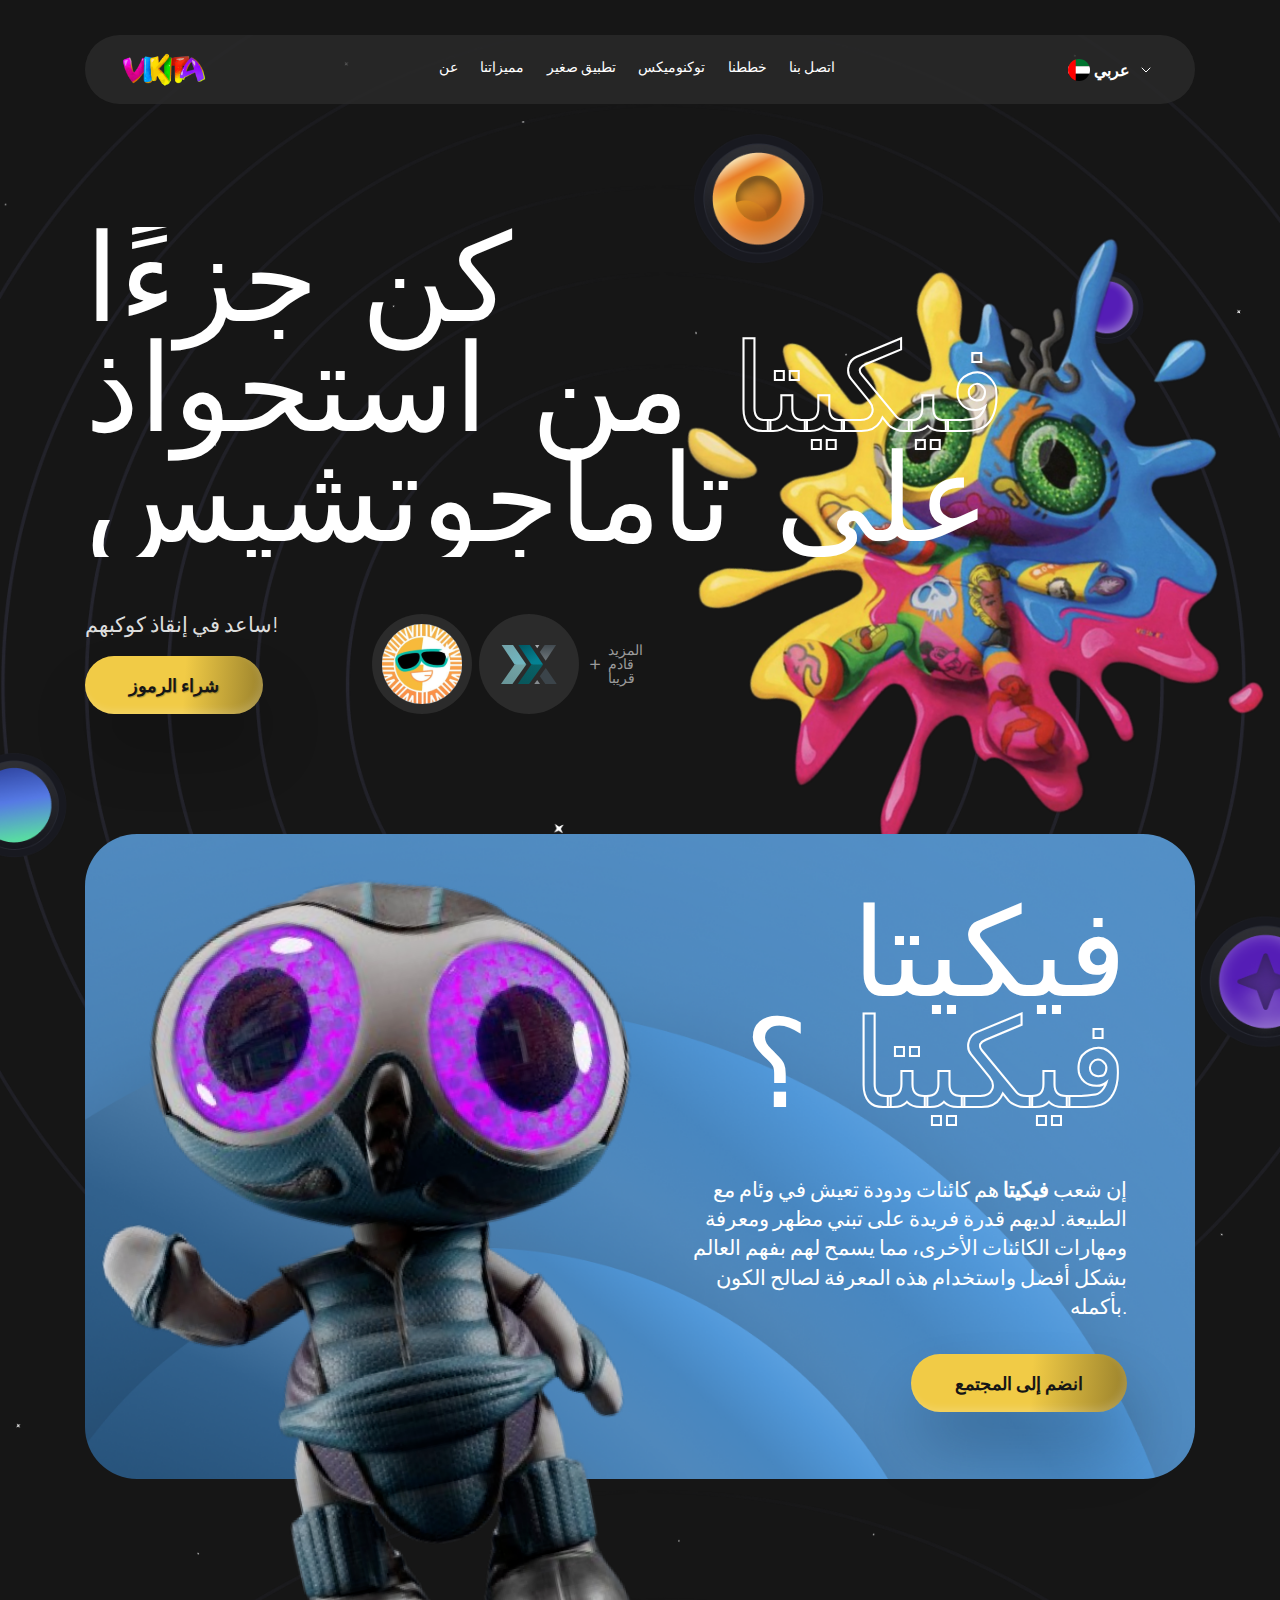
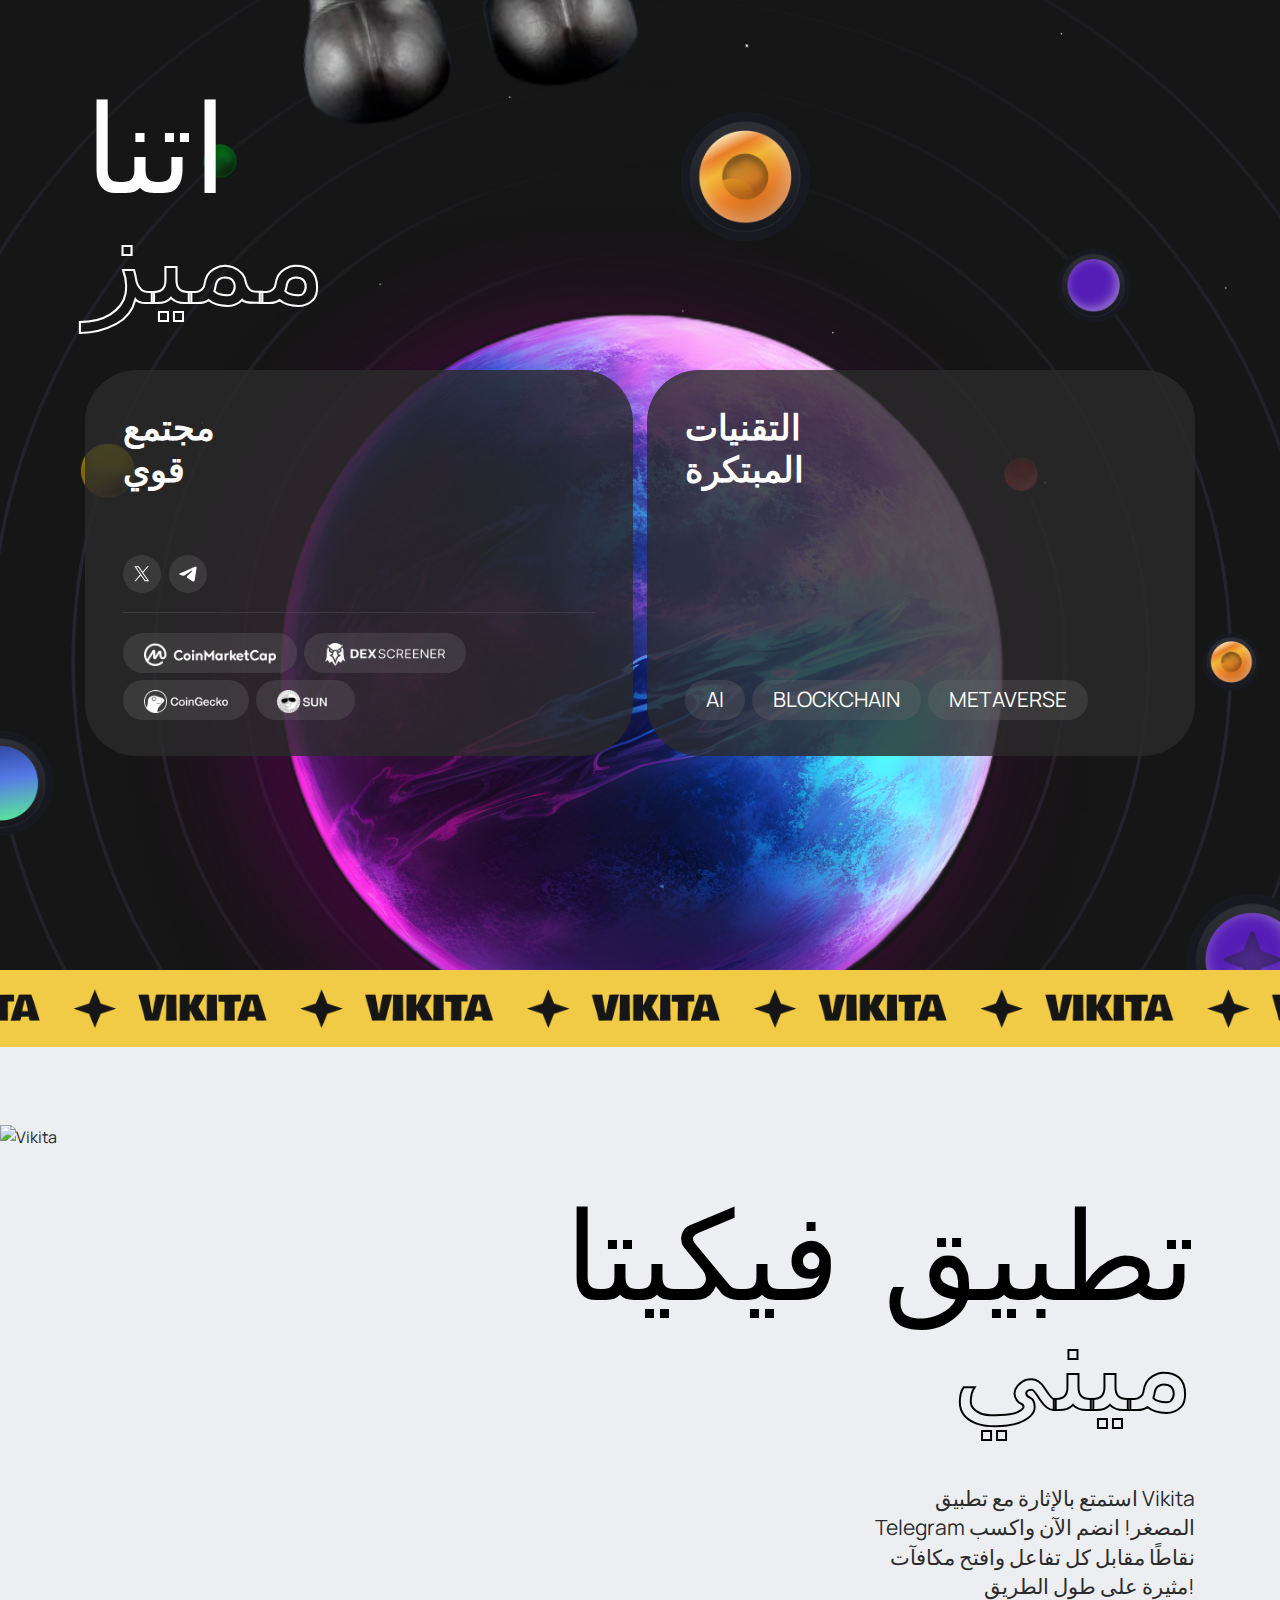
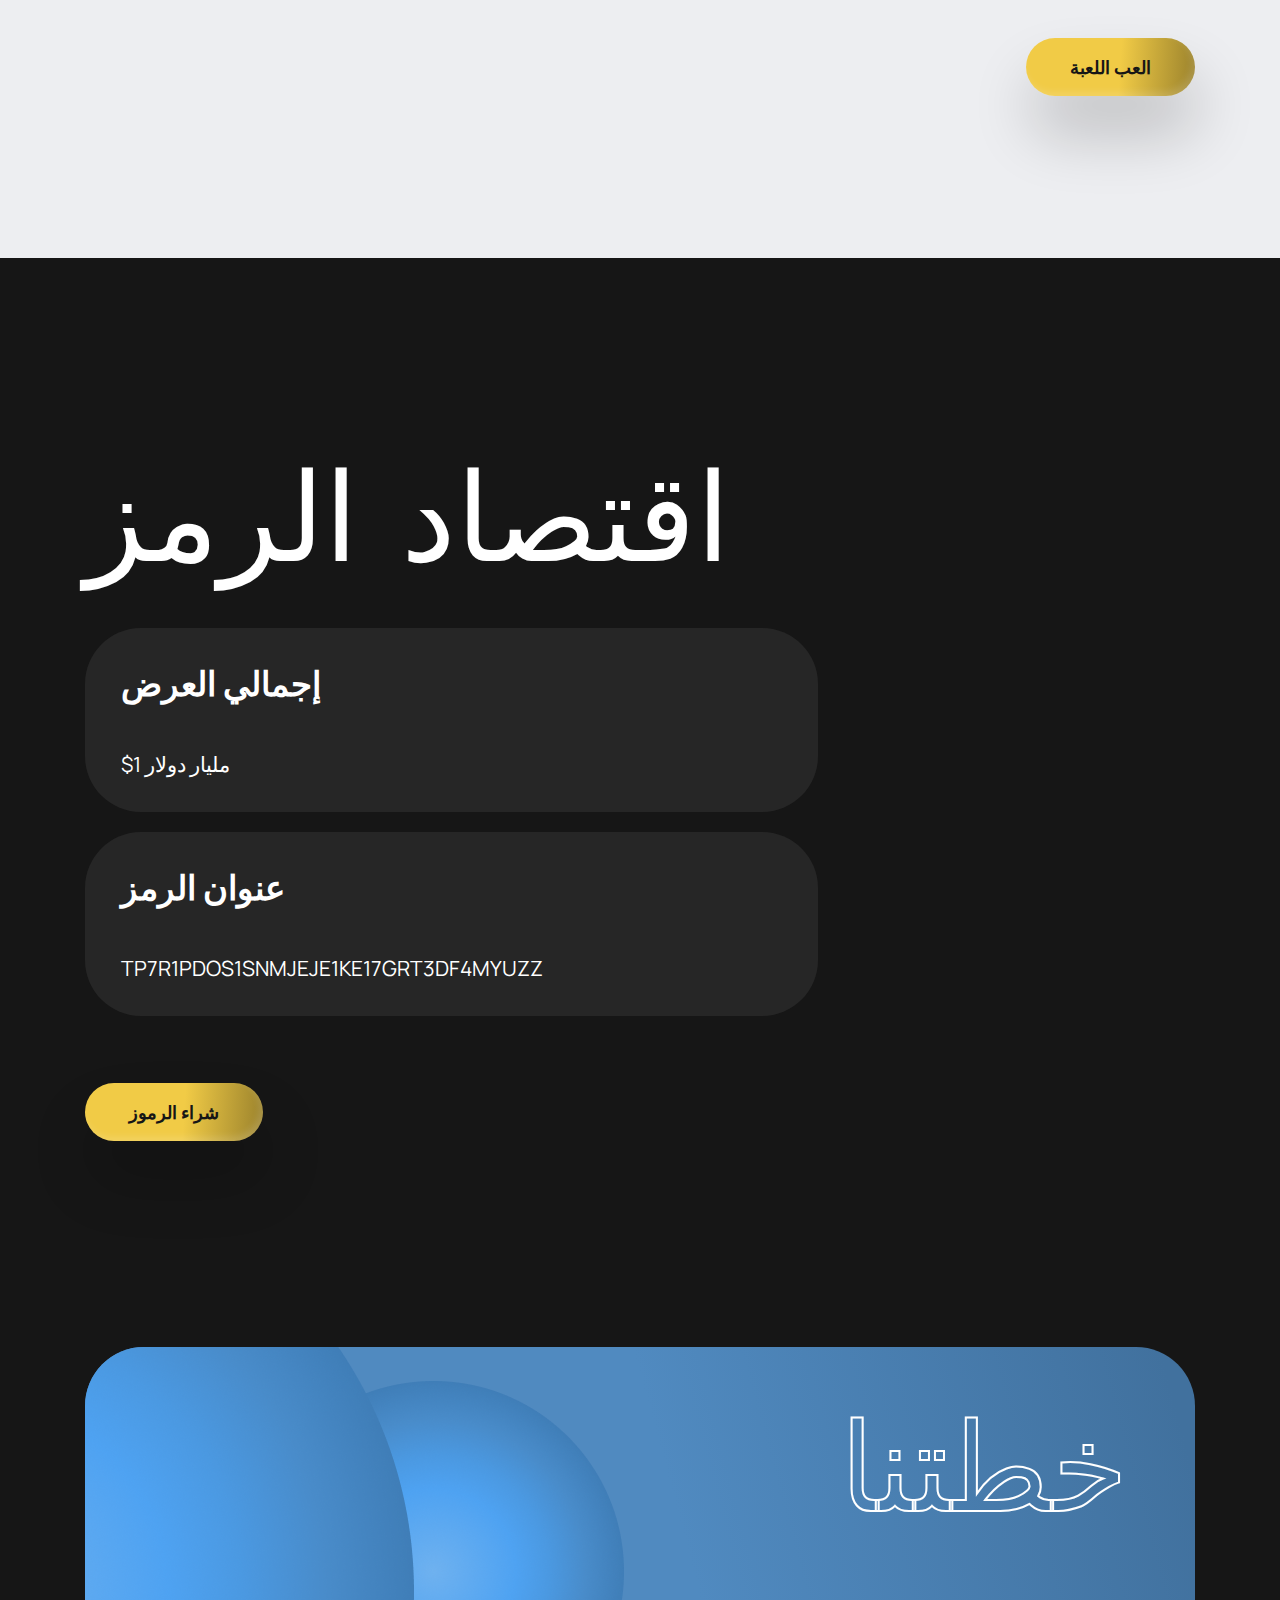
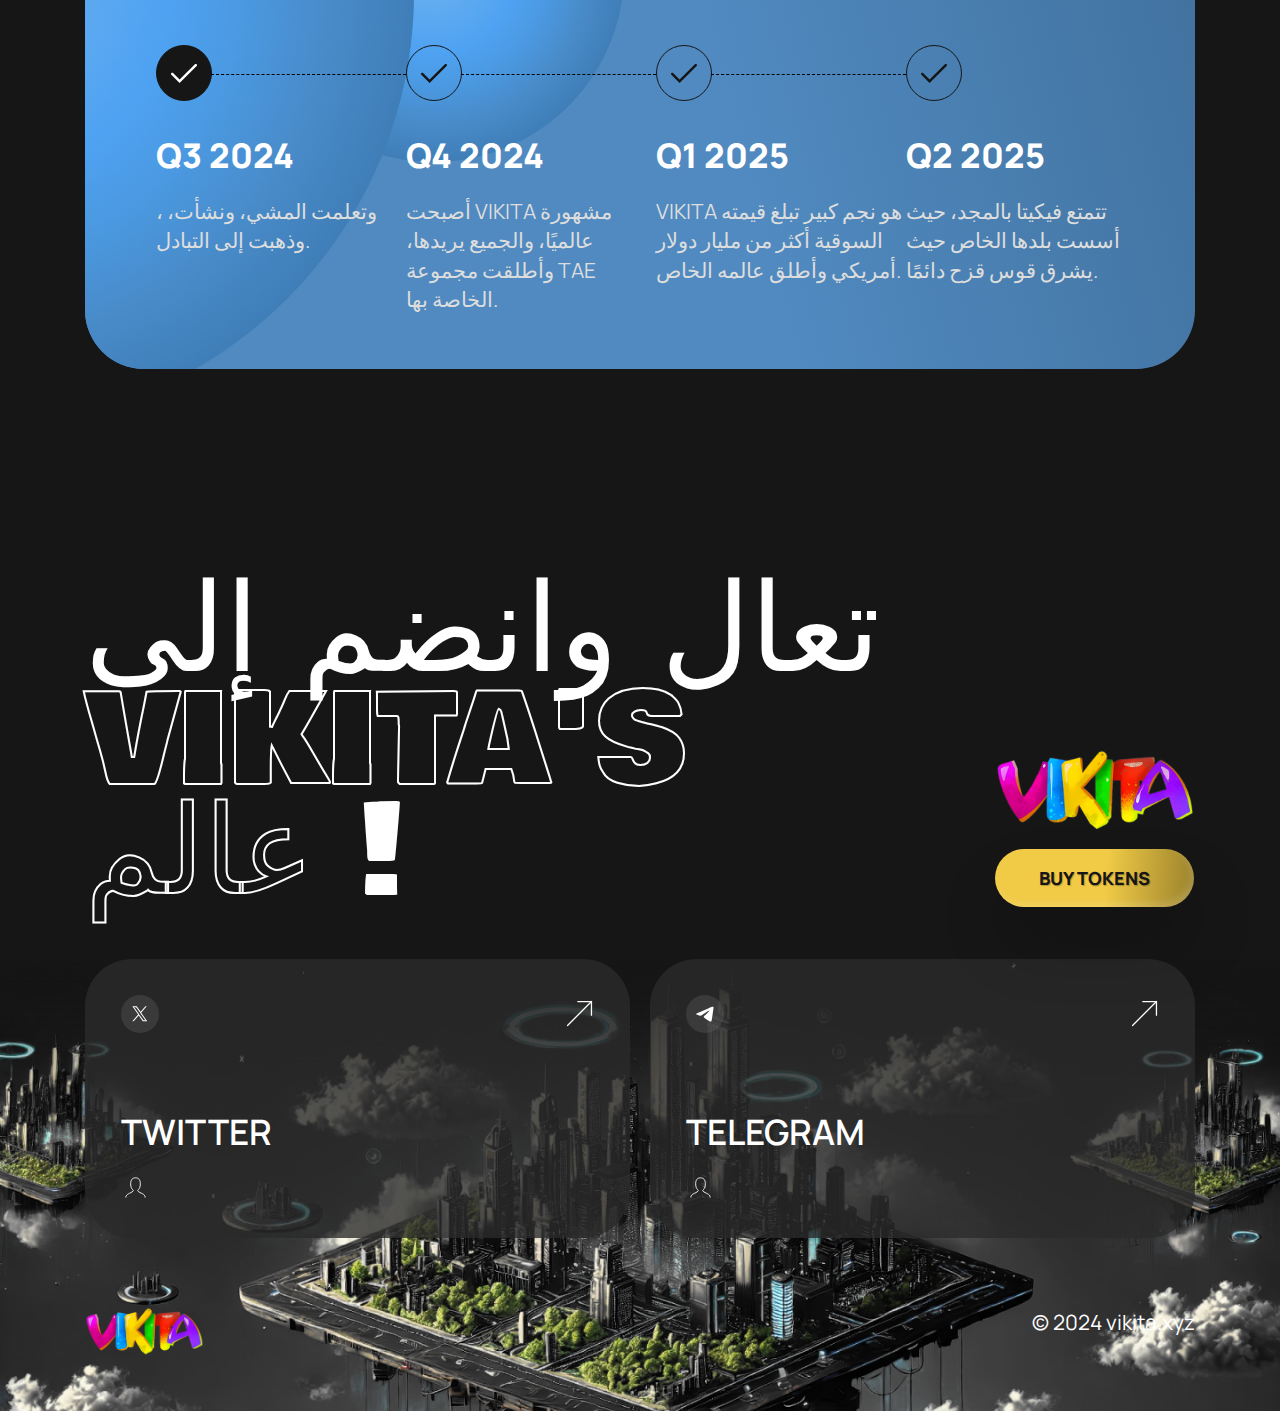
==== commit 9c8917b1: "added all langs" ====
--- a/ae/index.html
+++ b/ae/index.html
@@ -1,322 +1,604 @@
 <!DOCTYPE html>
 <html lang="ru-RU">
-  <head>
-    <meta http-equiv="Content-Type" content="text/html; charset=utf-8">
-    <meta charset="utf-8">
-    <meta name="viewport" content="width=device-width, initial-scale=1.0">
-
-    <!--metatextblock-->
-    <title>VIKITA</title>
-    <!--/metatextblock-->
-
-    <!-- Favicons -->
-    <link rel="apple-touch-icon" sizes="57x57" href="/images/favicon/apple-icon-57x57.png">
-    <link rel="apple-touch-icon" sizes="60x60" href="/images/favicon/apple-icon-60x60.png">
-    <link rel="icon" type="image/png" href="/images/favicon/favicon-16x16.png" sizes="16x16">
-    <link rel="icon" type="image/png" href="/images/favicon/favicon-32x32.png" sizes="32x32">
-
-
-    <!--Bootstrap and Other Vendors-->
-    <link rel="stylesheet" type="text/css" href="/css/bootstrap/bootstrap.min.css">
-    <link rel="stylesheet" type="text/css" href="/css/simplebar.css">
-
-    <!--Fonts-->
-    <link rel="stylesheet" type="text/css" href="/fonts/gilroy/style.css">
-
-    <!--Styles-->
-    <link rel="stylesheet" type="text/css" href="/css/style.css">
-  </head>
-  <body>
-    <!-- header -->
-    <header id="header">
-      <div class="header_menu">
-        <div class="container">
-          <div class="header_menu-container">
-            <div class="row">
-              <div class="header_menu-col">
-                <div class="header_lang-wrap">
-                  <div class="header_lang-current">
-                    <img alt="AE" src="/images/langs/ae.svg" class="header_lang-icon" />
-                    <span class="header_lang-keycode">عربي</span>
-                  </div>
-                  <div class="header_lang-items simple-bar">
-                    <a href="/" class="header_lang-item">
-                      <img alt="EN" src="/images/langs/en.svg" class="header_lang-icon" />
-                      <span class="header_lang-name">English</span>
-                    </a>
-                    <a href="/es" class="header_lang-item">
-                      <img alt="ES" src="/images/langs/es.svg" class="header_lang-icon" />
-                      <span class="header_lang-name">Español</span>
-                    </a>
-                    <a href="/cn" class="header_lang-item">
-                      <img alt="CN" src="/images/langs/cn.svg" class="header_lang-icon" />
-                      <span class="header_lang-name">中国人</span>
-                    </a>
-                    <a href="/ru" class="header_lang-item">
-                      <img alt="RU" src="/images/langs/ru.svg" class="header_lang-icon" />
-                      <span class="header_lang-name">Русский</span>
-                    </a>
-                    <a href="/fr" class="header_lang-item">
-                      <img alt="FR" src="/images/langs/fr.svg" class="header_lang-icon" />
-                      <span class="header_lang-name">Français</span>
-                    </a>
-                    <a href="/ae" class="header_lang-item">
-                      <img alt="AE" src="/images/langs/ae.svg" class="header_lang-icon" />
-                      <span class="header_lang-name">عربي</span>
-                    </a>
-                    <a href="/in" class="header_lang-item">
-                      <img alt="IN" src="/images/langs/in.svg" class="header_lang-icon" />
-                      <span class="header_lang-name">हिंदी</span>
-                    </a>
-                    <a href="/ir" class="header_lang-item">
-                      <img alt="IR" src="/images/langs/ir.svg" class="header_lang-icon" />
-                      <span class="header_lang-name">فارسی</span>
-                    </a>
-                    <a href="/pt" class="header_lang-item">
-                      <img alt="PT" src="/images/langs/pt.svg" class="header_lang-icon" />
-                      <span class="header_lang-name">Português</span>
-                    </a>
-                    <a href="/vn" class="header_lang-item">
-                      <img alt="VN" src="/images/langs/vn.svg" class="header_lang-icon" />
-                      <span class="header_lang-name">Tiếng Việt</span>
-                    </a>
-                    <a href="/tr" class="header_lang-item">
-                      <img alt="TR" src="/images/langs/tr.svg" class="header_lang-icon" />
-                      <span class="header_lang-name">Türkçe</span>
-                    </a>
-                    <a href="/kr" class="header_lang-item">
-                      <img alt="KR" src="/images/langs/kr.svg" class="header_lang-icon" />
-                      <span class="header_lang-name">한국어</span>
-                    </a>
-                    <a href="/jp" class="header_lang-item">
-                      <img alt="JP" src="/images/langs/jp.svg" class="header_lang-icon" />
-                      <span class="header_lang-name">日本語</span>
-                    </a>
-                    <a href="/de" class="header_lang-item">
-                      <img alt="DE" src="/images/langs/de.svg" class="header_lang-icon" />
-                      <span class="header_lang-name">Deutsch</span>
-                    </a>
-                  </div>
-                </div>
-              </div>
-              <div class="header_menu-col">
-                <div class="header_menu-wrap d-none d-lg-block">
-                  <nav class="header_menu-navbar header_menu-navbar navbar navbar-expand-lg">
-
-                    <div class="collapse navbar-collapse" id="navbarSupportedContent">
-
-                      <ul class="navbar-nav mr-auto top-menu">
-
-                        <li class="current-menu-item">
-                          <a href="#contacts" class="nav-link">جهات الاتصال</a>
-                        </li>
-                      </ul>
-
-                    </div>
-
-                  </nav>
-                </div>
-
-                <div class="header_top-btn d-block d-lg-none">
-                  <div class="header_top-btn__wrap">
-                    <div class="navbar-light" style="">
-                      <button class="navbar-toggler collapsed" type="button" data-toggle="collapse" data-target="#navbarSupportedContent" aria-controls="navbarSupportedContent" aria-expanded="false" aria-label="Toggle navigation">
-                        <span> </span>
-                        <span> </span>
-                        <span> </span>
-                      </button>
-                    </div>
-                  </div>
-                </div>
-
-              </div>
-
-            </div>
-          </div>
-
-        </div>
-      </div>
-      <div class="header_menu-wrap d-blok d-lg-none">
-        <nav class="header_menu-navbar header_menu-navbar navbar navbar-expand-lg">
-
-          <div class="collapse navbar-collapse" id="navbarSupportedContent">
-
-            <ul class="navbar-nav mr-auto top-menu">
-
-              <li class="current-menu-item">
-                <a href="#contacts" class="nav-link" data-toggle="collapse" data-target="#navbarSupportedContent">جهات الاتصال</a>
-              </li>
-            </ul>
-
-          </div>
-
+<head>
+  <meta http-equiv="Content-Type" content="text/html; charset=utf-8">
+  <meta charset="utf-8">
+  <meta name="viewport" content="width=device-width, initial-scale=1.0">
+
+  <!--metatextblock-->
+  <title>VIKITA</title>
+  <!--/metatextblock-->
+
+  <!-- Favicons -->
+  <link rel="apple-touch-icon" sizes="57x57" href="/images/favicon/apple-icon-57x57.png">
+  <link rel="apple-touch-icon" sizes="60x60" href="/images/favicon/apple-icon-60x60.png">
+  <link rel="icon" type="image/png" href="/images/favicon/favicon-16x16.png" sizes="16x16">
+  <link rel="icon" type="image/png" href="/images/favicon/favicon-32x32.png" sizes="32x32">
+
+
+  <!--Bootstrap and Other Vendors-->
+  <link rel="stylesheet" type="text/css" href="/css/bootstrap/bootstrap.min.css">
+  <link rel="stylesheet" type="text/css" href="/css/simplebar.css">
+
+  <!--Fonts-->
+  <link rel="preconnect" href="https://fonts.googleapis.com">
+  <link rel="preconnect" href="https://fonts.gstatic.com" crossorigin>
+  <link href="https://fonts.googleapis.com/css2?family=Manrope:wght@200..800&display=swap" rel="stylesheet">
+  <link href="https://fonts.googleapis.com/css2?family=Bowlby+One&display=swap" rel="stylesheet">
+
+  <!--Styles-->
+  <link rel="stylesheet" type="text/css" href="/css/style2.css">
+</head>
+<body>
+
+
+<!-- hero -->
+<section class="hero">
+
+  <!-- header -->
+  <header id="header" class="header">
+    <div class="container">
+      <div class="header-container">
+        <a href="/ae" class="logo-container">
+          <img
+            src="/images/logo.png"
+            srcset="/images/logo@2x.png 2x, /images/logo@3x.png 3x"
+            alt="Logo"
+            class="logo"
+          />
+        </a>
+        <nav class="nav-links">
+          <a href="#about" class="nav-link">عن</a>
+          <a href="#features" class="nav-link">مميزاتنا</a>
+          <a href="#mini-app" class="nav-link">تطبيق صغير</a>
+          <a href="#tokenomics" class="nav-link">توكنوميكس</a>
+          <a href="#roadmap" class="nav-link">خططنا</a>
+          <a href="#contact" class="nav-link">اتصل بنا</a>
         </nav>
-      </div>
-    </header>
-    <!-- header -->
-
-      <!-- main title -->
-      <div class="main_title">
-        <div class="container">
-          <div class="main_title-logo__wrap">
-            <img src="/images/logo.png" srcset="/images/logo@2x.png 2x, /images/logo@3x.png 3x" class="img-fluid main_title-logo__img" alt="">
-          </div>
-
-          <div class="main_title-title__wrap">
-            <p class="main_title-title">احسب أموالك دائمًا، أقسم يا صديقي، سيحظى أحدهم بالحظ، وسيفشل آخرون. المال يحب الصمت، فهو جوهرة، إذا ضحك الآخرون، فلا تسمعهم.سكان فيكيتا في خطر! ساعد في إنقاذ كوكبهم من عملة ميمكوينز الشريرة!</p>
-          </div>
-
-<!--          <div class="main_subtitle-title__wrap">-->
-<!--            <p class="main_subtitle-title"><span class="-yellow">Первая в мире мем-криптовалюта,</span></br>создающая тренды</br>и объединяющая сообщество.</p>-->
-<!--          </div>-->
-          <div class="main-btn__wrap">
-            <a href="https://sunpump.meme/token/TP7r1pDoS1snMjEJE1kE17GRt3Df4mYuZz" target="_blank" class="main-btn__container">
-              <div class="main-btn">
-                <span class="main-btn__title">شراء الرموز</span>
-              </div>
-            </a>
-          </div>
-        </div>
-      </div>
-      <!-- main title -->
-
-      <!-- services block -->
-      <div class="services_block">
-        <div class="container">
-          <div class="services-vikita__wrap">
-            <img src="/images/vikita.png" srcset="/images/vikita@2x.png 2x, /images/vikita@3x.png 3x" class="img-fluid services-vikita" alt="">
-          </div>
-
-          <div class="services-title__wrap">
-            <p class="services-title">VIKITA هي شخصية ذكاء اصطناعي بدأت كميم يعيش في عالم افتراضي قائم على blockchain لإدخال التكنولوجيا في حياتنا وجعل هذا العالم أفضل</p>
-          </div>
-
-          <div class="services-subtitle__wrap">
-            <p class="services-subtitle">هذا سوف يغير كل شيء!</p>
-          </div>
-
-          <div class="row">
-
-            <div class="services_block-col col-12">
-              <div class="services_block-wrap">
-
-                <div class="services_block-icon__wrap">
-                  <img src="/images/vikita.png" class="img-fluid services_block-icon__img" alt="">
-                </div>
-
-                <div class="services_block-title__wrap">
-                  <p class="services_block-title">مجتمع قوي</p>
-                </div>
-<!--                <div class="services_block-text__wrap">-->
-<!--                  <p>We've already been supported by: Justin Sun, Paolo Ardoino, Changpeng Zhao, Ben Zhou, Jason Statham, Pavel Durov.</p>-->
-<!--                </div>-->
-
-              </div>
-            </div>
-
-            <div class="services_block-col col-12">
-              <div class="services_block-wrap -pink">
-
-                <div class="services_block-icon__wrap">
-                  <img src="/images/vikita.png" class="img-fluid services_block-icon__img" alt="">
-                </div>
-
-                <div class="services_block-title__wrap">
-                  <p class="services_block-title">التقنيات المبتكرة :</p>
-                </div>
-                <div class="services_block-text__wrap">
-                  <p>لقد جمعنا كل التقنيات في مشروعنا: الذكاء الاصطناعي، والتعلم الآلي، والبلوك تشين، وMetaverse، وTNDP. ولا نعرف ما هي التقنية الأخيرة.</p>
-                </div>
-
-              </div>
-            </div>
-
-          </div>
-        </div>
-        <div class="services_block-yellow"></div>
-      </div>
-      <!-- services block -->
-
-    <!-- stages block -->
-    <div class="stages_block">
-      <div class="container">
-        <div class="stages-title__wrap">
-          <p class="stages-title">خطتنا هي كما يلي:</p>
-        </div>
-
-        <div class="stages-img__wrap">
-          <img src="/images/stages.png" srcset="/images/stages@2x.png 2x, /images/stages@3x.png 3x" class="img-fluid stages-img" alt="">
-        </div>
-      </div>
-    </div>
-
-    <!-- socials block -->
-    <div id="contacts" class="socials_block">
-      <div class="container">
-        <div class="socials-title__wrap">
-          <p class="socials-title">انضم إلى وسائل التواصل الاجتماعي الخاصة بنا:</p>
-        </div>
-      </div>
-      <div class="socials_container">
-        <a href="https://x.com/vikitameme" target="_blank" class="socials_item -yellow">
-          <div class="socials_icon__wrap">
-            <svg width="35" height="32" viewBox="0 0 35 32" fill="none" xmlns="http://www.w3.org/2000/svg" class="socials_icon">
-              <path d="M27.564 0H32.9306L21.2056 13.4021L35 31.6356H24.1996L15.7413 20.5756L6.06083 31.6356H0.69125L13.2329 17.3002L0 0.0014584H11.0746L18.7206 10.1106L27.564 0ZM25.6813 28.4244H28.6548L9.45875 3.04354H6.26792L25.6813 28.4244Z" fill="black"/>
+        <div class="header_lang-wrap">
+          <div class="header_lang-current">
+            <img alt="AE" src="/images/langs/ae.svg" class="header_lang-icon" />
+            <span class="header_lang-keycode">عربي</span>
+            <div class="header_lang-arrow">
+              <svg width="24" height="24" viewBox="0 0 24 24" fill="none" xmlns="http://www.w3.org/2000/svg">
+                <path d="M16 10L12 14L8 10" stroke="white" stroke-linecap="round" stroke-linejoin="round"/>
+              </svg>
+            </div>
+          </div>
+          <div class="header_lang-items simple-bar">
+            <a href="/" class="header_lang-item">
+              <img alt="EN" src="/images/langs/en.svg" class="header_lang-icon" />
+              <span class="header_lang-name">English</span>
+            </a>
+            <a href="/es" class="header_lang-item">
+              <img alt="ES" src="/images/langs/es.svg" class="header_lang-icon" />
+              <span class="header_lang-name">Español</span>
+            </a>
+            <a href="/cn" class="header_lang-item">
+              <img alt="CN" src="/images/langs/cn.svg" class="header_lang-icon" />
+              <span class="header_lang-name">中国人</span>
+            </a>
+            <a href="/ru" class="header_lang-item">
+              <img alt="RU" src="/images/langs/ru.svg" class="header_lang-icon" />
+              <span class="header_lang-name">Русский</span>
+            </a>
+            <a href="/fr" class="header_lang-item">
+              <img alt="FR" src="/images/langs/fr.svg" class="header_lang-icon" />
+              <span class="header_lang-name">Français</span>
+            </a>
+            <a href="/ae" class="header_lang-item">
+              <img alt="AE" src="/images/langs/ae.svg" class="header_lang-icon" />
+              <span class="header_lang-name">عربي</span>
+            </a>
+            <a href="/in" class="header_lang-item">
+              <img alt="IN" src="/images/langs/in.svg" class="header_lang-icon" />
+              <span class="header_lang-name">हिंदी</span>
+            </a>
+            <a href="/ir" class="header_lang-item">
+              <img alt="IR" src="/images/langs/ir.svg" class="header_lang-icon" />
+              <span class="header_lang-name">فارسی</span>
+            </a>
+            <a href="/pt" class="header_lang-item">
+              <img alt="PT" src="/images/langs/pt.svg" class="header_lang-icon" />
+              <span class="header_lang-name">Português</span>
+            </a>
+            <a href="/vn" class="header_lang-item">
+              <img alt="VN" src="/images/langs/vn.svg" class="header_lang-icon" />
+              <span class="header_lang-name">Tiếng Việt</span>
+            </a>
+            <a href="/tr" class="header_lang-item">
+              <img alt="TR" src="/images/langs/tr.svg" class="header_lang-icon" />
+              <span class="header_lang-name">Türkçe</span>
+            </a>
+            <a href="/kr" class="header_lang-item">
+              <img alt="KR" src="/images/langs/kr.svg" class="header_lang-icon" />
+              <span class="header_lang-name">한국어</span>
+            </a>
+            <a href="/jp" class="header_lang-item">
+              <img alt="JP" src="/images/langs/jp.svg" class="header_lang-icon" />
+              <span class="header_lang-name">日本語</span>
+            </a>
+            <a href="/de" class="header_lang-item">
+              <img alt="DE" src="/images/langs/de.svg" class="header_lang-icon" />
+              <span class="header_lang-name">Deutsch</span>
+            </a>
+          </div>
+        </div>
+
+        <a href="/ae" class="logo-container -mobile">
+          <img
+            src="/images/logo.png"
+            srcset="/images/logo@2x.png 2x, /images/logo@3x.png 3x"
+            alt="Logo"
+            class="logo"
+          />
+        </a>
+
+        <div class="header_toggler">
+          <div class="navbar-light" style="">
+            <button class="navbar-toggler collapsed" type="button" data-toggle="collapse" data-target="#navbarSupportedContent" aria-controls="navbarSupportedContent" aria-expanded="false" aria-label="Toggle navigation">
+              <span> </span>
+              <span> </span>
+              <span> </span>
+            </button>
+          </div>
+        </div>
+
+      </div>
+    </div>
+  </header>
+  <!-- header -->
+
+  <!-- mobile menu -->
+
+  <div class="mobile_menu collapse navbar-collapse" id="navbarSupportedContent">
+
+    <div class="navbar-nav mr-auto top-menu">
+      <a href="#about" class="nav-link">عن</a>
+      <a href="#features" class="nav-link">مميزاتنا</a>
+      <a href="#mini-app" class="nav-link">تطبيق صغير</a>
+      <a href="#tokenomics" class="nav-link">توكنوميكس</a>
+      <a href="#roadmap" class="nav-link">خططنا</a>
+      <a href="#contact" class="nav-link">اتصل بنا</a>
+    </div>
+
+    <div class="mobile_menu_social-icons">
+      <a href="https://x.com/vikitameme" target="_blank" class="icon-wrapper">
+        <svg width="40" height="40" viewBox="0 0 40 40" fill="none" xmlns="http://www.w3.org/2000/svg">
+          <path d="M22.6429 16.9746L34.9291 3H32.018L21.3451 15.1314L12.8268 3H2.99979L15.8839 21.3465L2.99979 35.9998H5.91084L17.1748 23.1856L26.1725 35.9998H35.9996L22.6429 16.9746ZM18.6545 21.5076L17.347 19.6795L6.96064 5.1474H11.4326L19.8172 16.8796L21.1192 18.7077L32.0167 33.957H27.5447L18.6545 21.5076Z" fill="white"/>
+        </svg>
+      </a>
+      <a href="https://t.me/VikitaMeme" target="_blank" class="icon-wrapper">
+        <svg width="41" height="40" viewBox="0 0 41 40" fill="none" xmlns="http://www.w3.org/2000/svg">
+          <path d="M2.6443 18.5575L26.3917 8.54481C28.7358 7.50183 36.6856 4.16427 36.6856 4.16427C36.6856 4.16427 40.3547 2.70408 40.0489 6.25024C39.947 7.71042 39.1316 12.8211 38.3163 18.3489L35.7683 34.7238C35.7683 34.7238 35.5644 37.1227 33.8318 37.5399C32.0992 37.9571 29.2454 36.0797 28.7358 35.6625C28.3281 35.3496 21.0918 30.6562 18.4419 28.3616C17.7285 27.7358 16.9131 26.4842 18.5438 25.024C22.2129 21.5822 26.5955 17.3059 29.2454 14.5941C30.4685 13.3426 31.6915 10.4222 26.5955 13.9683L12.2248 23.8767C12.2248 23.8767 10.5941 24.9197 7.53646 23.981C4.47886 23.0423 0.911662 21.7908 0.911662 21.7908C0.911662 21.7908 -1.53442 20.2263 2.6443 18.5575Z" fill="white"/>
+        </svg>
+      </a>
+    </div>
+
+  </div>
+
+  <!-- mobile menu -->
+
+  <div class="container">
+    <section class="hero-section">
+      <div class="hero-content">
+        <h1 class="hero-title">
+          كن جزءًا<br>
+          <span class="hero-title_black">فيكيتا</span>
+          من استحواذ<br>
+          على تاماجوتشيس
+        </h1>
+        <div class="hero-cta">
+          <div class="hero-cta__left">
+            <p class="hero-subtitle">ساعد في إنقاذ كوكبهم!</p>
+            <a href="https://sunpump.meme/token/TP7r1pDoS1snMjEJE1kE17GRt3Df4mYuZz" target="_blank" class="cta-button">شراء الرموز</a>
+          </div>
+          <div class="hero-cta__right">
+            <div class="hero-cta__right_content">
+              <div class="hero-cta__coming_soon_imgs">
+                <a
+                  href="https://sunpump.meme/token/TP7r1pDoS1snMjEJE1kE17GRt3Df4mYuZz"
+                  target="_blank"
+                  class="hero-cta__coming_soon_img"
+                >
+                  <svg width="64" height="64" viewBox="0 0 64 64" fill="none" xmlns="http://www.w3.org/2000/svg" xmlns:xlink="http://www.w3.org/1999/xlink">
+                    <circle cx="32" cy="32" r="32" fill="#2B2B2B"/>
+                    <mask id="mask0_471_6113" style="mask-type:alpha" maskUnits="userSpaceOnUse" x="6" y="6" width="52" height="52">
+                      <circle cx="31.9999" cy="31.9999" r="25.6636" fill="#D9D9D9" stroke="black" stroke-width="0.127127"/>
+                    </mask>
+                    <g mask="url(#mask0_471_6113)">
+                      <rect x="6.3999" y="6.3999" width="51.2" height="51.2" fill="url(#pattern0_471_6113)"/>
+                    </g>
+                    <defs>
+                      <pattern id="pattern0_471_6113" patternContentUnits="objectBoundingBox" width="1" height="1">
+                        <use xlink:href="#image0_471_6113" transform="scale(0.0025)"/>
+                      </pattern>
+                      <image id="image0_471_6113" width="400" height="400" xlink:href="[data-uri]"/>
+                    </defs>
+                  </svg>
+                </a>
+                <a
+                  href="https://poloniex.com/trade/VIKITA_USDT"
+                  target="_blank"
+                  class="hero-cta__coming_soon_img"
+                >
+                  <svg width="64" height="64" viewBox="0 0 64 64" fill="none" xmlns="http://www.w3.org/2000/svg">
+                    <circle cx="32" cy="32" r="32" fill="#2B2B2B"/>
+                    <g clip-path="url(#clip0_471_6118)">
+                      <path d="M14.4634 19.8401H21.7787L30.2793 32.3012L26.1827 33.212L22.7759 32.3012L14.4634 19.8401Z" fill="url(#paint0_linear_471_6118)"/>
+                      <path d="M14.0801 44.7609H21.3954L30.2792 32.301H22.7759L14.0801 44.7609Z" fill="url(#paint1_linear_471_6118)"/>
+                      <path d="M25.2031 19.8401H32.5196L41.019 32.3012L36.9994 33.2629L33.5074 32.3012L25.2031 19.8401Z" fill="url(#paint2_linear_471_6118)"/>
+                      <path d="M42.0248 19.8401H49.3413L42.6801 29.8903L38.9243 24.3885L42.0248 19.8401Z" fill="url(#paint3_linear_471_6118)"/>
+                      <path d="M35.8232 19.8401H38.6422L37.2546 21.9351L35.8232 19.8401Z" fill="url(#paint4_linear_471_6118)"/>
+                      <path d="M42.4507 44.7611H49.7671L42.7062 34.5925L38.9243 39.8471L42.4507 44.7611Z" fill="url(#paint5_linear_471_6118)"/>
+                      <path d="M35.3892 44.7609H39.0598L37.2464 42.1809L35.3892 44.7609Z" fill="url(#paint6_linear_471_6118)"/>
+                      <path d="M24.8198 44.7609H32.0594L41.019 32.301H33.5073L24.8198 44.7609Z" fill="url(#paint7_linear_471_6118)"/>
+                    </g>
+                    <defs>
+                      <linearGradient id="paint0_linear_471_6118" x1="16.7407" y1="18.1446" x2="23.9341" y2="31.6835" gradientUnits="userSpaceOnUse">
+                        <stop stop-color="#73A2A8"/>
+                        <stop offset="1" stop-color="#71B5BF"/>
+                      </linearGradient>
+                      <linearGradient id="paint1_linear_471_6118" x1="16.4176" y1="43.2282" x2="23.5174" y2="30.1387" gradientUnits="userSpaceOnUse">
+                        <stop stop-color="#699699"/>
+                        <stop offset="1" stop-color="#73A4A6"/>
+                      </linearGradient>
+                      <linearGradient id="paint2_linear_471_6118" x1="27.4354" y1="18.6436" x2="34.1411" y2="31.2167" gradientUnits="userSpaceOnUse">
+                        <stop stop-color="#005661"/>
+                        <stop offset="1" stop-color="#048293"/>
+                      </linearGradient>
+                      <linearGradient id="paint3_linear_471_6118" x1="41.311" y1="28.2827" x2="41.311" y2="18.5117" gradientUnits="userSpaceOnUse">
+                        <stop stop-color="#676F74"/>
+                        <stop offset="1" stop-color="#3B444A"/>
+                      </linearGradient>
+                      <linearGradient id="paint4_linear_471_6118" x1="34.6031" y1="18.5117" x2="34.6031" y2="20.5487" gradientUnits="userSpaceOnUse">
+                        <stop stop-color="#93989C"/>
+                        <stop offset="1" stop-color="#AAAFB2"/>
+                      </linearGradient>
+                      <linearGradient id="paint5_linear_471_6118" x1="42.3549" y1="41.6231" x2="38.3376" y2="35.5202" gradientUnits="userSpaceOnUse">
+                        <stop stop-color="#3B444A"/>
+                        <stop offset="1" stop-color="#3B444A"/>
+                      </linearGradient>
+                      <linearGradient id="paint6_linear_471_6118" x1="34.5949" y1="42.7405" x2="34.5949" y2="40.2314" gradientUnits="userSpaceOnUse">
+                        <stop stop-color="#858B8F"/>
+                        <stop offset="1" stop-color="#868D90"/>
+                      </linearGradient>
+                      <linearGradient id="paint7_linear_471_6118" x1="27.0434" y1="42.9113" x2="33.7734" y2="30.4585" gradientUnits="userSpaceOnUse">
+                        <stop stop-color="#08575C"/>
+                        <stop offset="1" stop-color="#096166"/>
+                      </linearGradient>
+                      <clipPath id="clip0_471_6118">
+                        <rect width="35.7247" height="24.96" fill="white" transform="translate(14.0801 19.8401)"/>
+                      </clipPath>
+                    </defs>
+                  </svg>
+                </a>
+              </div>
+              <p class="hero-cta__coming_soon">+</p>
+              <p class="hero-cta__coming_soon -small">المزيد قادم قريبا</p>
+            </div>
+          </div>
+        </div>
+
+        <div class="hero-cta_hidden">
+          <img
+            src="/images/hero_vikita.png"
+            alt="Vikita"
+          />
+        </div>
+      </div>
+    </section>
+
+    <section id="about" class="about-section">
+      <div class="about-vikita">
+        <img
+          src="/images/vikita_about.png"
+          alt=""
+        >
+      </div>
+      <div class="about-content">
+        <h2 class="about-title">
+          فيكيتا<br>
+          <span class="about-title_black">فيكيتا</span>  ؟
+        </h2>
+        <div class="about-text-wrapper">
+          <p class="about-description">
+            إن شعب
+            <strong>فيكيتا</strong>
+            هم كائنات ودودة تعيش في وئام مع الطبيعة. لديهم قدرة فريدة على تبني مظهر ومعرفة ومهارات الكائنات الأخرى، مما يسمح لهم بفهم العالم بشكل أفضل واستخدام هذه المعرفة لصالح الكون بأكمله.
+          </p>
+          <a href="https://t.me/VikitaMeme" target="_blank" class="join-community-btn">انضم إلى المجتمع</a>
+        </div>
+      </div>
+    </section>
+
+    <section id="features" class="features-section">
+      <div class="features-content">
+        <h2 class="features-title">اتنا<br /><span class="features-title_black">مميز</span></h2>
+        <div class="features-cards">
+          <div class="feature-card">
+            <h3 class="feature-title">مجتمع <br />قوي</h3>
+            <div class="social-icons">
+              <a href="https://x.com/vikitameme" target="_blank" class="icon-wrapper">
+                <svg width="40" height="40" viewBox="0 0 40 40" fill="none" xmlns="http://www.w3.org/2000/svg">
+                  <path d="M22.6429 16.9746L34.9291 3H32.018L21.3451 15.1314L12.8268 3H2.99979L15.8839 21.3465L2.99979 35.9998H5.91084L17.1748 23.1856L26.1725 35.9998H35.9996L22.6429 16.9746ZM18.6545 21.5076L17.347 19.6795L6.96064 5.1474H11.4326L19.8172 16.8796L21.1192 18.7077L32.0167 33.957H27.5447L18.6545 21.5076Z" fill="white"/>
+                </svg>
+              </a>
+              <a href="https://t.me/VikitaMeme" target="_blank" class="icon-wrapper">
+                <svg width="41" height="40" viewBox="0 0 41 40" fill="none" xmlns="http://www.w3.org/2000/svg">
+                  <path d="M2.6443 18.5575L26.3917 8.54481C28.7358 7.50183 36.6856 4.16427 36.6856 4.16427C36.6856 4.16427 40.3547 2.70408 40.0489 6.25024C39.947 7.71042 39.1316 12.8211 38.3163 18.3489L35.7683 34.7238C35.7683 34.7238 35.5644 37.1227 33.8318 37.5399C32.0992 37.9571 29.2454 36.0797 28.7358 35.6625C28.3281 35.3496 21.0918 30.6562 18.4419 28.3616C17.7285 27.7358 16.9131 26.4842 18.5438 25.024C22.2129 21.5822 26.5955 17.3059 29.2454 14.5941C30.4685 13.3426 31.6915 10.4222 26.5955 13.9683L12.2248 23.8767C12.2248 23.8767 10.5941 24.9197 7.53646 23.981C4.47886 23.0423 0.911662 21.7908 0.911662 21.7908C0.911662 21.7908 -1.53442 20.2263 2.6443 18.5575Z" fill="white"/>
+                </svg>
+              </a>
+            </div>
+            <div class="tech-tags">
+              <a href="https://coinmarketcap.com/dexscan/tron/TX5MLkgh4GgjbN2vVFRVetywdKv4ssEs3R/" target="_blank" class="tech-tag">
+                <img
+                  src="/images/cmc.png"
+                  alt="Vikita"
+                />
+              </a>
+              <a href="https://dexscreener.com/tron/tx5mlkgh4ggjbn2vvfrvetywdkv4sses3r" target="_blank" class="tech-tag">
+                <img
+                  src="/images/ds.png"
+                  alt="Vikita"
+                />
+              </a>
+              <a href="https://www.coingecko.com/en/coins/vikita" target="_blank" class="tech-tag">
+                <img
+                  src="/images/cg.png"
+                  alt="Vikita"
+                />
+              </a>
+              <a href="https://sunpump.meme/token/TP7r1pDoS1snMjEJE1kE17GRt3Df4mYuZz" target="_blank" class="tech-tag">
+                <img
+                  src="/images/sun.png"
+                  alt="Vikita"
+                />
+              </a>
+            </div>
+          </div>
+          <div class="feature-card">
+            <h3 class="feature-title">التقنيات <br />المبتكرة</h3>
+            <div class="tech-tags">
+              <span class="tech-tag">AI</span>
+              <span class="tech-tag">Blockchain</span>
+              <span class="tech-tag">metaverse</span>
+            </div>
+          </div>
+        </div>
+      </div>
+    </section>
+  </div>
+</section>
+<!-- hero -->
+
+<!-- banner -->
+<div class="banner"></div>
+<!-- banner -->
+
+<!-- mini-app -->
+<section id="mini-app" class="mini-app-section">
+  <div class="mini-app-image_bg_lg">
+    <img
+      src="/images/phone_bg.png"
+      alt="Vikita"
+      class="mini-app-image_lg"
+    >
+  </div>
+  <div class="container">
+    <div class="mini-app-content">
+      <div class="mini-app-text">
+        <h2 class="mini-app-title">تطبيق فيكيتا <br /><span class="mini-app-title_black">ميني</span></h2>
+        <div class="mini-app-description-wrapper">
+          <p class="mini-app-description">استمتع بالإثارة مع تطبيق Vikita Telegram المصغر! انضم الآن واكسب نقاطًا مقابل كل تفاعل وافتح مكافآت مثيرة على طول الطريق!</p>
+          <a href="https://t.me/vikitameme_bot" target="_blank" class="play-game-btn">العب اللعبة</a>
+        </div>
+      </div>
+    </div>
+
+    <div class="mini-app-image_bg">
+      <img
+        src="/images/phone_bg.png"
+        alt="Vikita"
+        class="mini-app-image"
+      >
+    </div>
+  </div>
+</section>
+<!-- mini-app -->
+
+<!-- tokenomics -->
+<section id="tokenomics" class="tokenomics-section">
+  <div class="container">
+
+    <div class="tokenomics-content">
+      <div class="tokenomics-details">
+        <h2 class="tokenomics-title">اقتصاد الرمز</h2>
+        <div class="tokenomics-cards">
+          <div class="tokenomics-card">
+            <h3 class="card-title">إجمالي العرض</h3>
+            <p class="card-value">$1 مليار دولار</p>
+          </div>
+          <div class="tokenomics-card">
+            <h3 class="card-title">عنوان الرمز</h3>
+            <p class="card-value">TP7r1pDoS1snMjEJE1kE17GRt3Df4mYuZz</p>
+          </div>
+        </div>
+        <div class="tokenomics-cta">
+          <a href="https://sunpump.meme/token/TP7r1pDoS1snMjEJE1kE17GRt3Df4mYuZz" target="_blank" class="buy-tokens-btn">شراء الرموز</a>
+        </div>
+      </div>
+    </div>
+
+    <section id="roadmap" class="roadmap-section">
+      <div class="roadmap-content">
+        <div class="roadmap-title-wrapper">
+          <h2 class="roadmap-title"><span class="roadmap-title_black">خطتنا</span></h2>
+        </div>
+        <div class="roadmap-checks_wrap">
+          <div class="roadmap-checks">
+            <div class="roadmap-check">
+              <div class="roadmap-check__img -checked">
+                <svg width="26" height="19" viewBox="0 0 26 19" fill="none" xmlns="http://www.w3.org/2000/svg">
+                  <path fill-rule="evenodd" clip-rule="evenodd" d="M25.6416 0.355628C26.1195 0.829799 26.1195 1.59858 25.6416 2.07275L8.58383 19L0.358371 10.8375C-0.119457 10.3633 -0.119457 9.59454 0.358371 9.12037C0.836199 8.64619 1.61091 8.64619 2.08874 9.12037L8.58383 15.5657L23.9113 0.355628C24.3891 -0.118543 25.1638 -0.118543 25.6416 0.355628Z"/>
+                </svg>
+              </div>
+            </div>
+            <div class="roadmap-check">
+              <div class="roadmap-check__img">
+                <svg width="26" height="19" viewBox="0 0 26 19" fill="none" xmlns="http://www.w3.org/2000/svg">
+                  <path fill-rule="evenodd" clip-rule="evenodd" d="M25.6416 0.355628C26.1195 0.829799 26.1195 1.59858 25.6416 2.07275L8.58383 19L0.358371 10.8375C-0.119457 10.3633 -0.119457 9.59454 0.358371 9.12037C0.836199 8.64619 1.61091 8.64619 2.08874 9.12037L8.58383 15.5657L23.9113 0.355628C24.3891 -0.118543 25.1638 -0.118543 25.6416 0.355628Z"/>
+                </svg>
+              </div>
+            </div>
+            <div class="roadmap-check">
+              <div class="roadmap-check__img">
+                <svg width="26" height="19" viewBox="0 0 26 19" fill="none" xmlns="http://www.w3.org/2000/svg">
+                  <path fill-rule="evenodd" clip-rule="evenodd" d="M25.6416 0.355628C26.1195 0.829799 26.1195 1.59858 25.6416 2.07275L8.58383 19L0.358371 10.8375C-0.119457 10.3633 -0.119457 9.59454 0.358371 9.12037C0.836199 8.64619 1.61091 8.64619 2.08874 9.12037L8.58383 15.5657L23.9113 0.355628C24.3891 -0.118543 25.1638 -0.118543 25.6416 0.355628Z"/>
+                </svg>
+              </div>
+            </div>
+            <div class="roadmap-check">
+              <div class="roadmap-check__img">
+                <svg width="26" height="19" viewBox="0 0 26 19" fill="none" xmlns="http://www.w3.org/2000/svg">
+                  <path fill-rule="evenodd" clip-rule="evenodd" d="M25.6416 0.355628C26.1195 0.829799 26.1195 1.59858 25.6416 2.07275L8.58383 19L0.358371 10.8375C-0.119457 10.3633 -0.119457 9.59454 0.358371 9.12037C0.836199 8.64619 1.61091 8.64619 2.08874 9.12037L8.58383 15.5657L23.9113 0.355628C24.3891 -0.118543 25.1638 -0.118543 25.6416 0.355628Z"/>
+                </svg>
+              </div>
+            </div>
+          </div>
+          <div class="roadmap-milestones">
+            <div class="milestone">
+              <div class="milestone-content">
+                <h3 class="milestone-date">Q3 2024</h3>
+                <p class="milestone-description"> ، وتعلمت المشي، ونشأت، وذهبت إلى التبادل.</p>
+              </div>
+            </div>
+            <div class="milestone">
+              <div class="milestone-content">
+                <h3 class="milestone-date">Q4 2024</h3>
+                <p class="milestone-description">أصبحت VIKITA مشهورة عالميًا، والجميع يريدها، وأطلقت مجموعة TAE الخاصة بها.</p>
+              </div>
+            </div>
+            <div class="milestone">
+              <div class="milestone-content">
+                <h3 class="milestone-date">Q1 2025</h3>
+                <p class="milestone-description">VIKITA هو نجم كبير تبلغ قيمته السوقية أكثر من مليار دولار أمريكي وأطلق عالمه الخاص.</p>
+              </div>
+            </div>
+            <div class="milestone">
+              <div class="milestone-content">
+                <h3 class="milestone-date">Q2 2025</h3>
+                <p class="milestone-description">تتمتع فيكيتا بالمجد، حيث أسست بلدها الخاص حيث يشرق قوس قزح دائمًا.</p>
+              </div>
+            </div>
+          </div>
+        </div>
+      </div>
+    </section>
+
+    <section class="cta-section">
+      <div class="cta-container">
+        <div class="cta-text-column">
+          <h2 class="cta-title">تعال وانضم إلى <br /><span class="cta-title_black">Vikita's<br />عالم </span> !</h2>
+        </div>
+        <div class="cta-button-column">
+          <div class="cta-button-wrapper">
+            <img
+              src="/images/logo.png"
+              srcset="/images/logo@2x.png 2x, /images/logo@3x.png 3x"
+              alt="Logo"
+              class="cta-image"
+            >
+            <div class="cta-button-container">
+              <a href="https://sunpump.meme/token/TP7r1pDoS1snMjEJE1kE17GRt3Df4mYuZz" target="_blank" class="cta-button">BUY TOKENS</a>
+            </div>
+          </div>
+        </div>
+      </div>
+    </section>
+
+  </div>
+</section>
+<!-- tokenomics -->
+
+<!-- social -->
+<section id="contact" class="social-section">
+  <div class="container">
+
+    <div class="social-cards">
+      <a href="https://x.com/vikitameme" target="_blank" class="social-card">
+        <div class="social-card-header">
+          <div class="social-icon-wrapper">
+            <svg width="40" height="40" viewBox="0 0 40 40" fill="none" xmlns="http://www.w3.org/2000/svg">
+              <path d="M22.6429 16.9746L34.9291 3H32.018L21.3451 15.1314L12.8268 3H2.99979L15.8839 21.3465L2.99979 35.9998H5.91084L17.1748 23.1856L26.1725 35.9998H35.9996L22.6429 16.9746ZM18.6545 21.5076L17.347 19.6795L6.96064 5.1474H11.4326L19.8172 16.8796L21.1192 18.7077L32.0167 33.957H27.5447L18.6545 21.5076Z" fill="white"></path>
             </svg>
           </div>
-          <div class="socials_item-title__wrap">
-            <span class="socials_item-title">X</span>
-            <!--            <p class="socials-text">Последние новости и обновления.</p>-->
-          </div>
-        </a>
-
-        <a href="https://t.me/VikitaMeme" target="_blank" class="socials_item">
-          <div class="socials_icon__wrap">
-
-            <svg width="36" height="30" viewBox="0 0 36 30" fill="none" xmlns="http://www.w3.org/2000/svg" class="socials_icon">
-              <path d="M32.9061 0.257517C32.9061 0.257517 36.1437 -1.005 35.8728 2.06087C35.7837 3.32338 34.9745 7.74259 34.3445 12.5218L32.1861 26.6803C32.1861 26.6803 32.0061 28.7545 30.3869 29.1153C28.7686 29.4753 26.3402 27.8528 25.8902 27.4919C25.5302 27.2211 19.1452 23.1627 16.8968 21.1794C16.2668 20.6377 15.5468 19.556 16.9868 18.2935L26.4302 9.2751C27.5094 8.19176 28.5886 5.66673 24.0919 8.73343L11.5001 17.3002C11.5001 17.3002 10.0609 18.2027 7.36339 17.391L1.51667 15.5868C1.51667 15.5868 -0.641687 14.2343 3.04585 12.8818C12.0401 8.64343 23.1027 4.31506 32.9053 0.256683" fill="black"/>
+          <div class="social-link-wrapper">
+            <svg xmlns="http://www.w3.org/2000/svg" width="60" height="60" viewBox="0 0 60 60" fill="none">
+              <path d="M47.5 32.4998V12.4998H27.5" stroke="white" stroke-width="1.875" stroke-linecap="round"/>
+              <path d="M47.5 12.5002L12.5 47.5002" stroke="white" stroke-width="1.875" stroke-linecap="round"/>
             </svg>
-
-          </div>
-          <div class="socials_icon__wrap">
-            <span class="socials_item-title">Telegram</span>
-<!--            <p class="socials-text">Обсуждения, поддержка и сообщество.</p>-->
-          </div>
-        </a>
-      </div>
-    </div>
-
-
-    <!-- footer -->
-    <footer id="footer">
-      <div class="container">
-        <div class="footer_copyright__wrap">
-          <span class="footer_copyright">© 2024 vikita.xyz</span>
-        </div>
-
-        <div class="footer_socials__wrap">
-          <a href="https://x.com/vikitameme" target="_blank" class="footer_socials__item">
-            <svg width="35" height="32" viewBox="0 0 35 32" fill="none" xmlns="http://www.w3.org/2000/svg" class="footer_socials__icon">
-              <path d="M27.564 0H32.9306L21.2056 13.4021L35 31.6356H24.1996L15.7413 20.5756L6.06083 31.6356H0.69125L13.2329 17.3002L0 0.0014584H11.0746L18.7206 10.1106L27.564 0ZM25.6813 28.4244H28.6548L9.45875 3.04354H6.26792L25.6813 28.4244Z" fill="black"/>
+          </div>
+        </div>
+        <h3 class="social-card-title">TWITTER</h3>
+        <div class="social-card-stats">
+          <svg xmlns="http://www.w3.org/2000/svg" width="32" height="32" viewBox="0 0 32 32" fill="none" class="stats-icon">
+            <path d="M5.33331 26.6666C5.33331 22.6666 10.6666 22.6666 13.3333 19.9999C14.6666 18.6666 10.6666 18.6666 10.6666 11.9999C10.6666 7.55592 12.444 5.33325 16 5.33325C19.556 5.33325 21.3333 7.55592 21.3333 11.9999C21.3333 18.6666 17.3333 18.6666 18.6666 19.9999C21.3333 22.6666 26.6666 22.6666 26.6666 26.6666" stroke="white" stroke-linecap="round"/>
+          </svg>
+<!--          <span class="stats-value">300+</span>-->
+        </div>
+      </a>
+      <a href="https://t.me/VikitaMeme" target="_blank" class="social-card">
+        <div class="social-card-header">
+          <div class="social-icon-wrapper">
+            <svg width="41" height="40" viewBox="0 0 41 40" fill="none" xmlns="http://www.w3.org/2000/svg">
+              <path d="M2.6443 18.5575L26.3917 8.54481C28.7358 7.50183 36.6856 4.16427 36.6856 4.16427C36.6856 4.16427 40.3547 2.70408 40.0489 6.25024C39.947 7.71042 39.1316 12.8211 38.3163 18.3489L35.7683 34.7238C35.7683 34.7238 35.5644 37.1227 33.8318 37.5399C32.0992 37.9571 29.2454 36.0797 28.7358 35.6625C28.3281 35.3496 21.0918 30.6562 18.4419 28.3616C17.7285 27.7358 16.9131 26.4842 18.5438 25.024C22.2129 21.5822 26.5955 17.3059 29.2454 14.5941C30.4685 13.3426 31.6915 10.4222 26.5955 13.9683L12.2248 23.8767C12.2248 23.8767 10.5941 24.9197 7.53646 23.981C4.47886 23.0423 0.911662 21.7908 0.911662 21.7908C0.911662 21.7908 -1.53442 20.2263 2.6443 18.5575Z" fill="white"></path>
             </svg>
-          </a>
-
-          <a href="https://t.me/VikitaMeme" target="_blank" class="footer_socials__item">
-            <svg width="36" height="30" viewBox="0 0 36 30" fill="none" xmlns="http://www.w3.org/2000/svg" class="footer_socials__icon -tg">
-              <path d="M32.9061 0.257517C32.9061 0.257517 36.1437 -1.005 35.8728 2.06087C35.7837 3.32338 34.9745 7.74259 34.3445 12.5218L32.1861 26.6803C32.1861 26.6803 32.0061 28.7545 30.3869 29.1153C28.7686 29.4753 26.3402 27.8528 25.8902 27.4919C25.5302 27.2211 19.1452 23.1627 16.8968 21.1794C16.2668 20.6377 15.5468 19.556 16.9868 18.2935L26.4302 9.2751C27.5094 8.19176 28.5886 5.66673 24.0919 8.73343L11.5001 17.3002C11.5001 17.3002 10.0609 18.2027 7.36339 17.391L1.51667 15.5868C1.51667 15.5868 -0.641687 14.2343 3.04585 12.8818C12.0401 8.64343 23.1027 4.31506 32.9053 0.256683" fill="black"/>
+          </div>
+          <div class="social-link-wrapper">
+            <svg xmlns="http://www.w3.org/2000/svg" width="60" height="60" viewBox="0 0 60 60" fill="none">
+              <path d="M47.5 32.4998V12.4998H27.5" stroke="white" stroke-width="1.875" stroke-linecap="round"/>
+              <path d="M47.5 12.5002L12.5 47.5002" stroke="white" stroke-width="1.875" stroke-linecap="round"/>
             </svg>
-          </a>
-        </div>
-      </div>
+          </div>
+        </div>
+        <h3 class="social-card-title">TELEGRAM</h3>
+        <div class="social-card-stats">
+          <svg xmlns="http://www.w3.org/2000/svg" width="32" height="32" viewBox="0 0 32 32" fill="none" class="stats-icon">
+            <path d="M5.33331 26.6666C5.33331 22.6666 10.6666 22.6666 13.3333 19.9999C14.6666 18.6666 10.6666 18.6666 10.6666 11.9999C10.6666 7.55592 12.444 5.33325 16 5.33325C19.556 5.33325 21.3333 7.55592 21.3333 11.9999C21.3333 18.6666 17.3333 18.6666 18.6666 19.9999C21.3333 22.6666 26.6666 22.6666 26.6666 26.6666" stroke="white" stroke-linecap="round"/>
+          </svg>
+<!--          <span class="stats-value">34K+</span>-->
+        </div>
+      </a>
+    </div>
+
+    <div class="tokenomics-cta tokenomics-cta_footer">
+      <a href="https://sunpump.meme/token/TP7r1pDoS1snMjEJE1kE17GRt3Df4mYuZz" target="_blank" class="buy-tokens-btn">شراء الرموز</a>
+    </div>
+
+    <footer id="footer" class="footer">
+      <img
+        src="/images/logo.png"
+        srcset="/images/logo@2x.png 2x, /images/logo@3x.png 3x"
+        alt="Logo"
+        class="footer-image"
+      >
+      <p>&copy; 2024 vikita.xyz</p>
     </footer>
-    <!-- footer -->
-
-    <!--jQuery, Bootstrap and other vendor JS-->
-    <script type="text/javascript" src="/js/jquery-3.3.1.min.js"></script>
-    <script type="text/javascript" src="/js/jquery-migrate-1.4.1.min.js"></script>
-    <script type="text/javascript" src="/js/popper.min.js"></script>
-    <script type="text/javascript" src="/js/bootstrap/bootstrap.min.js"></script>
-    <script type="text/javascript" src="/js/simplebar.min.js"></script>
-    <script type="text/javascript" src="/js/script.js"></script>
-  </body>
+  </div>
+</section>
+
+
+<!-- footer -->
+
+<!-- footer -->
+
+<!--jQuery, Bootstrap and other vendor JS-->
+<script type="text/javascript" src="/js/jquery-3.3.1.min.js"></script>
+<script type="text/javascript" src="/js/jquery-migrate-1.4.1.min.js"></script>
+<script type="text/javascript" src="/js/popper.min.js"></script>
+<script type="text/javascript" src="/js/bootstrap/bootstrap.min.js"></script>
+<script type="text/javascript" src="/js/simplebar.min.js"></script>
+<script type="text/javascript" src="/js/script.js"></script>
+</body>
 </html>
--- a/css/style2.css
+++ b/css/style2.css
@@ -0,0 +1,1844 @@
+body {
+  background-color: #161616;
+  font-family: Manrope, sans-serif;
+}
+
+body.-mobile_menu_opened {
+  overflow: hidden;
+}
+
+a, a:hover, a:active, a:focus {
+  text-decoration: none;
+  color: inherit;
+}
+
+input[placeholder] {opacity: 1; transition: opacity 0.3s ease; outline: none;}
+input::-webkit-input-placeholder {opacity: 1; transition: opacity 0.3s ease;}
+input::-moz-placeholder {opacity: 1; transition: opacity 0.3s ease;}
+input:-moz-placeholder {opacity: 1; transition: opacity 0.3s ease;}
+input:-ms-input-placeholder {opacity: 1; transition: opacity 0.3s ease;}
+input:focus::-webkit-input-placeholder {opacity: 0; transition: opacity 0.3s ease;}
+input:focus::-moz-placeholder {opacity: 0; transition: opacity 0.3s ease;}
+input:focus:-moz-placeholder {opacity: 0; transition: opacity 0.3s ease;}
+input:focus:-ms-input-placeholder {opacity: 0; transition: opacity 0.3s ease;}
+textarea[placeholder] {opacity: 1; transition: opacity 0.3s ease; outline: none;}
+textarea::-webkit-input-placeholder {opacity: 1; transition: opacity 0.3s ease;}
+textarea::-moz-placeholder {opacity: 1; transition: opacity 0.3s ease;}
+textarea:-moz-placeholder {opacity: 1; transition: opacity 0.3s ease;}
+textarea:-ms-input-placeholder {opacity: 1; transition: opacity 0.3s ease;}
+textarea:focus::-webkit-input-placeholder {opacity: 0; transition: opacity 0.3s ease;}
+textarea:focus::-moz-placeholder {opacity: 0; transition: opacity 0.3s ease;}
+textarea:focus:-moz-placeholder {opacity: 0; transition: opacity 0.3s ease;}
+textarea:focus:-ms-input-placeholder {opacity: 0; transition: opacity 0.3s ease;}
+
+/* start header */
+.header {
+  position: relative;
+  display: flex;
+  width: 100%;
+  gap: 40px 100px;
+  font-family: Manrope, sans-serif;
+  color: #fff;
+  margin-top: 35px;
+}
+
+.header-container {
+  display: flex;
+  border-radius: 100px;
+  background-color: rgba(43, 43, 43, 0.8);
+  align-items: center;
+  justify-content: space-between;
+  flex-wrap: wrap;
+  padding: 17px 37px;
+}
+
+.logo {
+  width: 100%;
+  height: auto;
+}
+
+.logo-container {
+  width: 84px;
+}
+
+.logo-container.-mobile {
+  display: none;
+}
+
+.nav-links {
+  align-self: stretch;
+  display: flex;
+  min-width: 240px;
+  align-items: center;
+  gap: 0;
+  font-size: 14px;
+  font-weight: 500;
+  text-transform: uppercase;
+  line-height: 1;
+  justify-content: start;
+  flex-wrap: wrap;
+  margin: auto 0;
+}
+
+.nav-link {
+  align-self: stretch;
+  padding: 0;
+  margin: .5rem 0.7rem;
+  padding-bottom: 5px;
+}
+
+.nav-link:hover {
+  color: #FFFFFF;
+  border-bottom: 1px solid #FFFFFF;
+}
+
+.header_lang-wrap {
+  display: block;
+  position: relative;
+}
+
+.header_lang-icon {
+  width: 1.375rem;
+  height: auto;
+  border-radius: 50%;
+}
+
+.header_lang-keycode {
+  display: block;
+  margin-left: 4px;
+  font-size: 16px;
+  font-style: normal;
+  font-weight: 600;
+  line-height: 150%;
+}
+
+.header_lang-item {
+  transition: background .2s cubic-bezier(.215,.61,.355,1);
+  cursor: pointer;
+  padding: .4375rem .75rem;
+  display: grid;
+  grid-template-columns: -webkit-max-content auto;
+  grid-template-columns: max-content auto;
+  grid-gap: .8125rem;
+  align-items: center;
+  font-size: .875rem;
+  line-height: 1.25rem;
+  letter-spacing: .2px;
+  font-weight: 600;
+}
+
+.header_lang-item:hover {
+  background: rgb(238, 189, 92, 0.5);
+}
+
+.header_lang-current {
+  display: flex;
+  align-items: center;
+  justify-content: space-between;
+  cursor: pointer;
+  -webkit-user-select: none;
+  -moz-user-select: none;
+  -ms-user-select: none;
+  user-select: none;
+}
+
+.header_lang-arrow {
+  display: flex;
+  align-items: center;
+  justify-content: center;
+  margin-left: 4px;
+  transition-duration: 0.1s;
+  transition-property: transform;
+}
+
+.header_lang-arrow svg {
+  width: 100%;
+  height: auto;
+}
+
+.header_lang-items {
+  position: absolute;
+  display: none;
+  right: 0;
+  width: 10.75rem;
+  background: #fff;
+  box-shadow: 0 .75rem 1.875rem rgba(0, 0, 0, .1);
+  border-radius: 5px;
+  z-index: 101;
+}
+
+.header_lang-name {
+  color: #000;
+}
+
+.header_lang-wrap:hover .header_lang-items {
+  display: block;
+  max-height: 145px;
+  overflow: hidden;
+  overflow-y: auto;
+}
+
+.header_lang-wrap:hover .header_lang-arrow {
+  transform: rotate(180deg);
+}
+
+.header_toggler {
+  display: none;
+  z-index: 99999;
+}
+
+.navbar-light {
+  display: inline-block;
+  vertical-align: middle;
+  position: relative;
+}
+
+.navbar-toggler {
+  border: 0;
+  cursor: pointer;
+  margin: 0;
+  padding: 7px 10px;
+  z-index: 4;
+}
+
+.navbar-toggler:focus,
+.navbar-toggler:active {
+  outline: 0;
+  position: relative;
+}
+
+.navbar-toggler span {
+  display: block;
+  background-color: #FFFFFF;
+  height: 2px;
+  width: 20px;
+  margin-bottom: 4px;
+  -webkit-transform: rotate(0deg);
+  -moz-transform: rotate(0deg);
+  -o-transform: rotate(0deg);
+  transform: rotate(0deg);
+  position: relative;
+  right: 0;
+  opacity: 1;
+}
+
+.navbar-toggler span:nth-child(1),
+.navbar-toggler span:nth-child(3) {
+  -webkit-transition: transform .35s ease-in-out;
+  -moz-transition: transform .35s ease-in-out;
+  -o-transition: transform .35s ease-in-out;
+  transition: transform .35s ease-in-out;
+}
+
+.navbar-toggler:not(.collapsed) span:nth-child(1) {
+  position: absolute;
+  right: 10px;
+  top: 12px;
+  -webkit-transform: rotate(135deg);
+  -moz-transform: rotate(135deg);
+  -o-transform: rotate(135deg);
+  transform: rotate(135deg);
+  opacity: 0.9;
+}
+
+.navbar-toggler:not(.collapsed) span:nth-child(2) {
+  height: 12px;
+  visibility: hidden;
+  background-color: transparent;
+}
+
+.navbar-toggler:not(.collapsed) span:nth-child(3) {
+  position: absolute;
+  right: 10px;
+  top: 12px;
+  -webkit-transform: rotate(-135deg);
+  -moz-transform: rotate(-135deg);
+  -o-transform: rotate(-135deg);
+  transform: rotate(-135deg);
+  opacity: 0.9;
+}
+/* end header */
+
+/* mobile menu */
+.navbar {
+  padding: 0;
+}
+
+.mobile_menu {
+  display: flex;
+  flex-direction: column;
+  align-items: flex-start;
+  position: fixed;
+  width: 100%;
+  height: 100%;
+  overflow: hidden;
+  top: 0;
+  right: 0;
+  z-index: 9999;
+  background: #272727;
+  --drawer-visibility: hidden;
+  transform: translate3d(100%, 0, 0);
+  transition: visibility 0ms .2s, transform .2s cubic-bezier(.4,0,1,1);
+  visibility: hidden;
+  padding: 80px 30px;
+}
+
+.mobile_menu.show {
+  z-index: 3;
+  --drawer-visibility: visible;
+  transform: translateZ(0);
+  transition: visibility 0ms, transform .25s cubic-bezier(0,0,.2,1);
+  visibility: visible;
+}
+
+.mobile_menu .nav-link {
+  display: block;
+  position: relative;
+  font-size: 17px;
+  font-weight: 500;
+  line-height: 200%;
+  text-align: left;
+  color: #DDDDDD;
+  text-transform: uppercase;
+}
+
+.mobile_menu_social-icons {
+  display: flex;
+  align-items: center;
+  gap: 6px;
+  justify-content: start;
+  margin-top: auto;
+}
+
+.mobile_menu_social-icons .icon-wrapper {
+  width: 50px;
+  height: 50px;
+}
+
+.mobile_menu_social-icons .icon-wrapper svg {
+  width: 23px;
+}
+/* mobile menu */
+
+/* start hero */
+.hero {
+  display: block;
+  position: relative;
+  top: 0;
+  background-image: url("../images/hero_bg.png");
+  background-size: 100% auto;
+  background-repeat: no-repeat;
+  background-attachment: fixed;
+}
+
+.hero-section {
+  display: flex;
+  flex-direction: column;
+  position: relative;
+}
+
+.hero-content {
+  position: relative;
+  display: flex;
+  margin-top: 123px;
+  flex-direction: column;
+  justify-content: start;
+}
+
+.hero-title {
+  color: #fff;
+  text-transform: uppercase;
+  font-family: Bowlby One, sans-serif;
+  font-size: 122px;
+  font-style: normal;
+  font-weight: 400;
+  line-height: 90%;
+  max-width: 100%;
+  overflow: hidden;
+}
+
+.hero-title_black {
+  -webkit-text-fill-color: transparent;
+  -webkit-text-stroke-width: 2px;
+  -webkit-text-stroke-color: #ffffff;
+}
+
+.hero-cta {
+  align-self: start;
+  display: flex;
+  margin-top: 45px;
+  align-items: start;
+  gap: 23px;
+  font-family: Manrope, sans-serif;
+  justify-content: start;
+  flex-wrap: wrap;
+}
+
+.hero-subtitle {
+  display: block;
+  margin-bottom: 17px;
+  border-radius: 0;
+  font-size: 21px;
+  color: #ddd;
+  font-weight: 400;
+  line-height: 140%;
+  width: 264px;
+}
+.cta-button {
+  display: inline-block;
+  outline: none;
+  cursor: pointer;
+  text-shadow: 1px 1px 1px rgba(0, 0, 0, 0.25);
+  border-radius: 109px;
+  gap: 10px;
+  color: #161616;
+  padding: 20px 44px;
+  font-size: 18px;
+  font-style: normal;
+  font-weight: 800;
+  line-height: 1;
+  border: 0;
+  background: linear-gradient(93.94deg, #F1CB46 55.48%, #8B7528 107.7%);
+  box-shadow: -3px -4px 7px 0px rgba(255, 255, 255, 0.15) inset, 4px 38px 62px 0 rgba(0, 0, 0, 0.20);
+  transition: background 0.3s ease;
+}
+
+.cta-button:hover {
+  background: linear-gradient(298deg, #F1CB46 55.48%, #8B7528 107.7%);
+  box-shadow: -3px -4px 7px 0px rgba(255, 255, 255, 0.15) inset, 4px 38px 62px 0 rgba(0, 0, 0, 0.20);
+}
+
+.hero-cta__right {
+  display: flex;
+  align-items: flex-end;
+  justify-content: flex-start;
+  align-self: stretch;
+}
+
+.hero-cta__right_content {
+  display: flex;
+  align-items: center;
+  justify-content: center;
+}
+
+.hero-cta__coming_soon_imgs {
+  display: flex;
+  align-items: center;
+  margin-right: 10px;
+}
+
+.hero-cta__coming_soon_img {
+  width: 100px;
+  margin-left: 7px;
+  transition: opacity 0.3s ease;
+}
+
+.hero-cta__coming_soon_img:first-child {
+  margin-left: 0;
+}
+
+.hero-cta__coming_soon_img svg {
+  width: 100%;
+  height: auto;
+}
+
+.hero-cta__coming_soon_img:hover {
+  opacity: 0.8;
+}
+
+.hero-cta__coming_soon {
+  display: block;
+  font-size: 21px;
+  font-weight: 400;
+  line-height: 100%;
+  text-align: left;
+  color: #9B9B9B;
+  max-width: 50px;
+  padding: 0;
+  margin: 0;
+}
+
+.hero-cta__coming_soon.-small {
+  font-size: 14px;
+  margin-left: 7px;
+}
+
+.hero-cta_hidden {
+  display: none;
+}
+
+.hero-cta_hidden img {
+  width: 100%;
+  height: auto;
+}
+/* end hero */
+
+/* start about */
+.about-section {
+  position: relative;
+  border-radius: 52px;
+  background-color: #5490c7;
+  display: flex;
+  justify-content: space-between;
+  padding: 67px 68px;
+  margin-top: 120px;
+  background-image: url("../images/about_bg.png");
+  background-size: cover;
+}
+
+.about-vikita {
+  flex: 1;
+  position: relative;
+}
+
+.about-vikita img {
+  display: block;
+  position: absolute;
+  margin-top: -6%;
+  margin-left: -11%;
+  width: 108%;
+  height: auto;
+}
+
+
+.about-content {
+  display: flex;
+  flex-direction: column;
+  justify-content: start;
+}
+
+.about-title {
+  color: #fff;
+  text-align: right;
+  text-transform: uppercase;
+  font-family: Bowlby One, sans-serif;
+  font-size: 123px;
+  font-style: normal;
+  font-weight: 400;
+  line-height: 90%;
+}
+
+.about-title_black {
+  -webkit-text-fill-color: transparent;
+  -webkit-text-stroke-width: 2px;
+  -webkit-text-stroke-color: #ffffff;
+}
+
+.about-text-wrapper {
+  align-self: end;
+  margin-top: 44px;
+  text-align: right;
+}
+
+.about-description {
+  color: #fff;
+  text-align: right;
+  font-size: 21px;
+  font-style: normal;
+  font-weight: 400;
+  line-height: 140%;
+  width: 469px;
+}
+.join-community-btn {
+  display: inline-block;
+  outline: none;
+  cursor: pointer;
+  border-radius: 109px;
+  color: #161616;
+  padding: 20px 44px;
+  font-size: 18px;
+  font-style: normal;
+  font-weight: 800;
+  line-height: 1;
+  margin-top: 16px;
+  background: linear-gradient(93.94deg, #F1CB46 55.48%, #8B7528 107.7%);
+  box-shadow: -3px -4px 7px 0px rgba(255, 255, 255, 0.15) inset, 4px 38px 62px 0 rgba(0, 0, 0, 0.20);
+  transition: background 0.3s ease;
+  border: 0;
+}
+
+.join-community-btn:hover {
+  background: linear-gradient(298deg, #F1CB46 55.48%, #8B7528 107.7%);
+  box-shadow: -3px -4px 7px 0px rgba(255, 255, 255, 0.15) inset, 4px 38px 62px 0 rgba(0, 0, 0, 0.20);
+}
+/* end about */
+
+/* start features */
+.features-section {
+  display: flex;
+  flex-direction: column;
+  position: relative;
+  justify-content: center;
+  margin-top: 219px;
+  padding-bottom: 214px;
+}
+
+.features-content {
+  position: relative;
+  display: flex;
+  flex-direction: column;
+  justify-content: start;
+}
+
+.features-title {
+  color: #fff;
+  text-transform: uppercase;
+  font-family: Bowlby One, sans-serif;
+  font-size: 123px;
+  font-style: normal;
+  font-weight: 400;
+  line-height: 90%;
+}
+
+.features-title_black {
+  -webkit-text-fill-color: transparent;
+  -webkit-text-stroke-width: 2px;
+  -webkit-text-stroke-color: #ffffff;
+}
+
+.features-cards {
+  display: flex;
+  margin-top: 43px;
+  align-items: center;
+  gap: 14px;
+  justify-content: space-between;
+  flex-wrap: wrap;
+}
+
+.feature-card {
+  flex: 1;
+  border-radius: 52px;
+  background-color: rgba(43, 43, 43, 0.8);
+  align-self: stretch;
+  display: flex;
+  flex-direction: column;
+  overflow: hidden;
+  padding: 36px 38px;
+}
+
+.feature-title {
+  color: #fff;
+  font-size: 35px;
+  font-style: normal;
+  font-weight: 800;
+  line-height: 120%;
+}
+.social-icons {
+  display: flex;
+  margin-top: 57px;
+  align-items: center;
+  gap: 8px;
+  justify-content: start;
+  border-bottom: 1px solid rgba(106, 106, 106, 0.3);
+  padding-bottom: 19px;
+  margin-bottom: 20px;
+}
+
+.icon-wrapper {
+  border-radius: 50%;
+  background-color: rgba(106, 106, 106, 0.3);
+  display: flex;
+  flex-direction: column;
+  align-items: center;
+  justify-content: center;
+  width: 38px;
+  height: 38px;
+}
+
+.icon-wrapper svg {
+  width: 18px;
+  height: auto;
+}
+
+.icon-wrapper:hover {
+  background: rgba(146, 146, 146, 0.3);
+}
+
+.tech-tags {
+  margin-top: auto;
+  display: flex;
+  align-items: center;
+  justify-content: flex-start;
+  flex-wrap: wrap;
+  gap: 7px;
+}
+
+.tech-tag {
+  border-radius: 60px;
+  background: rgba(106, 106, 106, 0.3);
+  padding: 7px 21px;
+  color: #FFF;
+  font-size: 21px;
+  font-style: normal;
+  font-weight: 400;
+  line-height: 120%;
+  text-transform: uppercase;
+}
+
+a.tech-tag:hover {
+  background: rgba(146, 146, 146, 0.3);
+}
+
+.tech-tag img {
+  height: 23px;
+  width: auto;
+}
+/* end features */
+
+/* start banner */
+.banner {
+  background-color: #f1cb46;
+  height: 77px;
+  background-image: url("../images/banner_bg.png");
+  background-repeat: repeat-x;
+  background-size: auto 50%;
+  background-position: center;
+}
+/* end banner */
+
+/* start mini-app */
+.mini-app-section {
+  background-color: #EDEEF1;
+}
+
+.mini-app-image_bg_lg {
+  display: block;
+  position: absolute;
+  width: 45%;
+  height: 100%;
+  margin-top: 77px;
+}
+
+.mini-app-image_lg {
+  width: 100%;
+  height: auto;
+}
+
+.mini-app-content {
+  display: flex;
+  flex-direction: column;
+  position: relative;
+  justify-content: flex-end;
+  align-items: flex-end;
+  padding-bottom: 162px;
+}
+
+.mini-app-text {
+  display: flex;
+  flex-direction: column;
+  align-items: flex-end;
+  position: relative;
+  margin-top: 158px;
+}
+
+.mini-app-title {
+  text-align: right;
+  text-transform: uppercase;
+  color: #000000;
+  font-family: Bowlby One, sans-serif;
+  font-size: 123px;
+  font-style: normal;
+  font-weight: 400;
+  line-height: 90%;
+}
+
+.mini-app-image {
+  display: none;
+}
+
+.mini-app-title_black {
+  -webkit-text-fill-color: transparent;
+  -webkit-text-stroke-width: 2px;
+  -webkit-text-stroke-color: #000000;
+}
+
+.mini-app-description-wrapper {
+  margin-top: 50px;
+  text-align: right;
+}
+
+.mini-app-description {
+  color: #2b2b2b;
+  font-size: 21px;
+  font-style: normal;
+  font-weight: 400;
+  line-height: 140%;
+  text-align: right;
+  width: 334px;
+}
+
+.play-game-btn {
+  margin-top: 20px;
+  display: inline-block;
+  outline: none;
+  cursor: pointer;
+  border-radius: 109px;
+  color: #161616;
+  padding: 20px 44px;
+  font-size: 18px;
+  font-style: normal;
+  font-weight: 800;
+  line-height: 1;
+  background: linear-gradient(93.94deg, #F1CB46 55.48%, #8B7528 107.7%);
+  box-shadow: -3px -4px 7px 0px rgba(255, 255, 255, 0.15) inset, 4px 38px 62px 0 rgba(0, 0, 0, 0.20);
+  transition: background 0.3s ease;
+  border: 0;
+}
+
+.play-game-btn:hover {
+  background: linear-gradient(298deg, #F1CB46 55.48%, #8B7528 107.7%);
+  box-shadow: -3px -4px 7px 0px rgba(255, 255, 255, 0.15) inset, 4px 38px 62px 0 rgba(0, 0, 0, 0.20);
+}
+/* end mini-app */
+
+/* start tokenomics */
+.tokenomics-section {
+  background-image: url("../images/tokenomics_bg.png");
+  background-size: 100% auto;
+  background-repeat: no-repeat;
+  background-attachment: fixed;
+}
+
+.tokenomics-content {
+
+}
+
+.tokenomics-details {
+  padding-top: 208px;
+}
+
+.tokenomics-title {
+  text-transform: uppercase;
+  color: #FFFFFF;
+  font-family: Bowlby One, sans-serif;
+  font-size: 123px;
+  font-style: normal;
+  font-weight: 400;
+  line-height: 90%;
+}
+
+.tokenomics-title_black {
+  -webkit-text-fill-color: transparent;
+  -webkit-text-stroke-width: 2px;
+  -webkit-text-stroke-color: #FFFFFF;
+}
+
+.tokenomics-cards {
+  display: flex;
+  flex-direction: column;
+  margin-top: 52px;
+  gap: 20px;
+}
+
+.tokenomics-card {
+  border-radius: 56px;
+  background-color: rgba(43, 43, 43, 0.8);
+  padding: 35px 36px;
+  width: 66%;
+}
+
+.card-title {
+  color: #FFF;
+  font-size: 34px;
+  font-style: normal;
+  font-weight: 800;
+  line-height: 120%;
+  margin-bottom: 48px;
+}
+.card-value {
+  color: #FFF;
+  font-size: 21px;
+  font-style: normal;
+  font-weight: 400;
+  line-height: 120%;
+  text-transform: uppercase;
+  margin-bottom: 0;
+}
+
+.tokenomics-cta {
+  margin-top: 47px;
+}
+
+.buy-tokens-btn {
+  margin-top: 20px;
+  display: inline-block;
+  outline: none;
+  cursor: pointer;
+  border-radius: 109px;
+  color: #161616;
+  padding: 20px 44px;
+  font-size: 18px;
+  font-style: normal;
+  font-weight: 800;
+  line-height: 1;
+  background: linear-gradient(93.94deg, #F1CB46 55.48%, #8B7528 107.7%);
+  box-shadow: -3px -4px 7px 0px rgba(255, 255, 255, 0.15) inset, 4px 38px 62px 0 rgba(0, 0, 0, 0.20);
+  transition: background 0.3s ease;
+  border: 0;
+}
+
+.buy-tokens-btn:hover {
+  background: linear-gradient(298deg, #F1CB46 55.48%, #8B7528 107.7%);
+  box-shadow: -3px -4px 7px 0px rgba(255, 255, 255, 0.15) inset, 4px 38px 62px 0 rgba(0, 0, 0, 0.20);
+}
+/* end tokenomics */
+
+/* start roadmap */
+.roadmap-section {
+  border-radius: 59px;
+  background: linear-gradient(75deg, #508AC0 55.98%, #41719E 97.26%);
+  position: relative;
+  margin-top: 206px;
+  background-size: cover;
+  overflow: hidden;
+}
+
+.roadmap-content {
+  position: relative;
+  padding: 69px 39px 39px;
+  background-image: url(../images/roadmap_bg.png);
+  background-repeat: no-repeat;
+}
+
+.roadmap-title-wrapper {
+  text-align: right;
+  margin-right: 28px;
+}
+
+.roadmap-title {
+  text-transform: uppercase;
+  color: #FFFFFF;
+  font-family: Bowlby One, sans-serif;
+  font-size: 123px;
+  font-style: normal;
+  font-weight: 400;
+  line-height: 90%;
+}
+
+.roadmap-title_black {
+  -webkit-text-fill-color: transparent;
+  -webkit-text-stroke-width: 2px;
+  -webkit-text-stroke-color: #FFFFFF;
+}
+
+.roadmap-checks {
+  display: flex;
+  justify-content: space-between;
+  margin-top: 118px;
+  margin-left: 32px;
+}
+
+.roadmap-check {
+  position: relative;
+  display: flex;
+  align-items: flex-start;
+  justify-content: flex-start;
+  flex: 1;
+}
+
+.roadmap-check__img {
+  display: flex;
+  align-items: center;
+  justify-content: center;
+  border: 1px solid #161616;
+  border-radius: 50%;
+  width: 56px;
+  height: 56px;
+}
+
+.roadmap-check__img svg {
+  fill: #161616;
+}
+
+.roadmap-check__img.-checked {
+  background: #161616;
+  border: 1px solid #161616;
+}
+
+.roadmap-check__img.-checked svg {
+  fill: #FFFFFF;
+}
+
+.roadmap-check svg {
+  width: 26px;
+  height: auto;
+}
+
+.roadmap-check::after {
+  content: '';
+  border-bottom: 1px dashed #000000;
+  height: 1px;
+  width: calc(100% - 55px);
+  position: absolute;
+  top: 29px;
+  right: 0;
+}
+
+.roadmap-check:last-child::after {
+  display: none;
+}
+
+.roadmap-milestones {
+  display: flex;
+  align-items: flex-start;
+  justify-content: center;
+  margin-top: 34px;
+  margin-left: 32px;
+}
+
+.milestone {
+  flex: 1;
+}
+
+.milestone-content {
+
+}
+.milestone-date {
+  color: #FFF;
+  font-size: 34px;
+  font-style: normal;
+  font-weight: 800;
+  line-height: 120%; /* 48px */
+}
+.milestone-description {
+  color: #ddd;
+  margin-top: 21px;
+  font-size: 21px;
+  font-style: normal;
+  font-weight: 400;
+  line-height: 140%;
+}
+/* start roadmap */
+
+/* start cta */
+.cta-section {
+  position: relative;
+  margin-top: 207px;
+}
+
+.cta-container {
+  gap: 20px;
+  display: flex;
+  justify-content: space-between;
+}
+
+.cta-text-column {
+  display: flex;
+  flex-direction: column;
+}
+
+.cta-title {
+  text-transform: uppercase;
+  color: #FFFFFF;
+  font-family: Bowlby One, sans-serif;
+  font-size: 123px;
+  font-style: normal;
+  font-weight: 400;
+  line-height: 90%;
+}
+
+.cta-title_black {
+  -webkit-text-fill-color: transparent;
+  -webkit-text-stroke-width: 2px;
+  -webkit-text-stroke-color: #FFFFFF;
+}
+
+.cta-button-column {
+  display: flex;
+}
+
+.cta-button-wrapper {
+  position: relative;
+  margin-top: auto;
+  margin-bottom: 10px;
+}
+
+.cta-image {
+  width: 200px;
+  height: auto;
+}
+
+.cta-button-container {
+  margin-top: 17px;
+}
+/* end cta */
+
+/* start social */
+.social-section {
+  background-image: url("../images/footer_bg.png");
+  background-size: 100% auto;
+  background-repeat: no-repeat;
+  background-position: top;
+  padding-bottom: 55px;
+}
+
+.social-cards {
+  display: flex;
+  justify-content: space-between;
+  align-items: center;
+  gap: 20px;
+  margin-top: 42px;
+}
+
+.social-card {
+  border-radius: 47px;
+  background: rgba(43, 43, 43, 0.8);
+  display: flex;
+  flex-direction: column;
+  flex: 1;
+  padding: 36px;
+  cursor: pointer;
+  transition: background 0.3s ease;
+}
+
+.social-card:hover {
+  background: rgba(43, 43, 43, 1);
+}
+
+.social-card-header {
+  display: flex;
+  justify-content: space-between;
+}
+
+.social-icon-wrapper {
+  border-radius: 50%;
+  background-color: rgba(106, 106, 106, 0.3);
+  display: flex;
+  align-items: center;
+  justify-content: center;
+  width: 38px;
+  height: 38px;
+}
+.social-icon-wrapper svg {
+  width: 18px;
+  height: auto;
+}
+.social-link-wrapper {
+  margin-top: -2px;
+  margin-right: -6px;
+  cursor: pointer;
+}
+
+.social-link-wrapper svg {
+  width: 41px;
+  height: auto;
+}
+
+.social-card-title {
+  color: #fff;
+  margin-top: 77px;
+  font-size: 35px;
+  font-style: normal;
+  font-weight: 600;
+  line-height: 120%;
+}
+
+.social-card-stats {
+  display: flex;
+  align-items: center;
+  justify-content: flex-start;
+  gap: 5px;
+  margin-top: 12px;
+}
+
+.stats-icon {
+  width: 29px;
+  height: auto;
+}
+.stats-value {
+  color: #FFF;
+  font-size: 21px;
+  font-style: normal;
+  font-weight: 400;
+  line-height: 120%;
+  text-transform: uppercase;
+}
+.footer {
+  display: flex;
+  flex-direction: row;
+  justify-content: space-between;
+  align-items: center;
+  position: relative;
+  margin-top: 68px;
+  color: #FFF;
+  font-size: 21px;
+  font-style: normal;
+  font-weight: 400;
+  line-height: 120%;
+}
+
+.footer-image {
+  height: 50px;
+  width: auto;
+}
+
+.tokenomics-cta_footer {
+  display: none;
+}
+
+@media (max-width: 991px) {
+
+  .header {
+    margin-top: 0;
+    border-bottom: 1px solid #272727
+  }
+
+  .logo-container {
+    width: 61px;
+    display: none;
+  }
+
+  .logo-container.-mobile {
+    display: block;
+  }
+
+  .nav-links {
+    display: none;
+  }
+
+  .header-container {
+    background: none;
+    padding: 24px 0 19px;
+  }
+
+  .header_toggler {
+    display: block;
+  }
+
+  .header_lang-wrap {
+  }
+
+  .header_lang-items {
+    left: 0;
+  }
+
+  .header_lang-icon {
+    width: 1rem;
+  }
+
+  .hero {
+    background-image: url(../images/hero_bg_md.png);
+  }
+
+  .hero-content {
+    margin-top: 115px;
+  }
+
+  .hero-title {
+    font-size: 80px;
+  }
+
+  .hero-cta {
+    flex-direction: column-reverse;
+    text-align: center;
+    margin-top: 54px;
+    gap: 0;
+  }
+
+  .hero-cta__coming_soon_img {
+    width: 80px;
+  }
+
+  .hero-cta__left {
+    margin-top: 38px;
+  }
+
+  .hero-subtitle {
+    width: 100%;
+    font-size: 16px;
+    margin-bottom: 23px;
+    text-align: left;
+  }
+
+  .cta-button {
+    display: block;
+    width: 100%;
+    font-size: 20px;
+    padding: 22px 52px;
+  }
+
+  .about-section {
+    margin-top: 120px;
+    border-radius: 58px;
+    padding: 82px 18px;
+  }
+
+  .about-title {
+    font-size: 79px;
+    text-align: center;
+  }
+
+  .about-text-wrapper {
+    margin-top: 53px;
+    text-align: center;
+  }
+
+  .about-description {
+    text-align: justify;
+    font-size: 16px;
+    line-height: 140%;
+    width: 100%;
+    padding: 0 116px;
+  }
+
+  .join-community-btn {
+    margin-top: 7px;
+    font-size: 20px;
+    padding: 21px 50px;
+    text-align: center;
+  }
+
+  .features-section {
+    margin-top: 120px;
+    padding-bottom: 132px;
+  }
+
+  .features-title {
+    font-size: 80px;
+  }
+
+  .features-cards {
+    margin-top: 50px;
+  }
+
+  .feature-card {
+    border-radius: 34px;
+    padding: 25px 24px;
+  }
+
+  .feature-title {
+    font-size: 20px;
+  }
+
+  .social-icons {
+    margin-top: 45px;
+    padding-bottom: 15px;
+    margin-bottom: 17px;
+  }
+
+  .tech-tag {
+    font-size: 13px;
+  }
+
+  .tech-tag img {
+    height: 17px;
+  }
+
+  .banner {
+    height: 64px;
+  }
+
+  .mini-app-image_bg_lg {
+    display: none;
+  }
+
+  .mini-app-section {
+    background: #EDEEF1;
+    background-image: none;
+    padding-bottom: 53px;
+  }
+
+  .mini-app-content {
+    justify-content: center;
+    align-items: center;
+    padding-bottom: 56px;
+  }
+
+  .mini-app-text {
+    text-align: center;
+    margin-top: 121px;
+    align-items: center;
+  }
+
+  .mini-app-title {
+    text-align: center;
+    font-size: 80px;
+  }
+
+  .mini-app-description {
+    text-align: center;
+    font-size: 14px;
+    width: 377px;
+  }
+
+  .mini-app-description-wrapper {
+    text-align: center;
+  }
+
+  .play-game-btn {
+    margin-top: 11px;
+    font-size: 14px;
+    padding: 20px 101px;
+  }
+
+  .mini-app-image {
+    display: block;
+    width: 100%;
+    height: auto;
+  }
+
+  .mini-app-image_bg {
+    padding: 0 50px;
+  }
+
+  .mini-app-description {
+    width: 100%;
+  }
+
+  .tokenomics-details {
+    padding-top: 120px;
+  }
+
+  .tokenomics-cards {
+    flex-direction: row;
+    margin-top: 59px;
+  }
+
+  .tokenomics-title {
+    text-align: center;
+    font-size: 80px;
+  }
+
+  .tokenomics-card {
+    width: 100%;
+    overflow: hidden;
+    border-radius: 34px;
+    padding: 25px 24px;
+  }
+
+  .card-title {
+    font-size: 20px;
+  }
+
+  .tokenomics-cta {
+    display: flex;
+    align-items: center;
+    justify-content: center;
+    margin-top: 34px;
+  }
+
+  .buy-tokens-btn {
+    font-size: 14px;
+    padding: 19px 96px;
+  }
+
+  .card-value {
+    overflow: hidden;
+    overflow-x: scroll;
+  }
+
+  .roadmap-section {
+    margin-top: 300px;
+    border-radius: 28px;
+  }
+
+  .roadmap-content {
+    padding: 81px 39px 85px;
+    background-image: url(../images/roadmap_bg_md.png);
+  }
+
+  .roadmap-title-wrapper {
+    text-align: center;
+    margin-right: 0;
+  }
+
+  .roadmap-checks {
+    margin-left: 0;
+    margin-top: 60px;
+  }
+
+  .roadmap-milestones {
+    margin-left: 0;
+    margin-top: 24px;
+  }
+
+  .milestone-description {
+    font-size: 14px;
+    margin-top: 6px;
+  }
+
+  .milestone-date {
+    font-size: 20px;
+  }
+
+  .roadmap-title {
+    font-size: 78px;
+  }
+
+  .roadmap-check__img {
+    width: 33px;
+    height: 33px;
+  }
+
+  .roadmap-check svg {
+    width: 13px;
+  }
+
+  .roadmap-check::after {
+    top: 15px;
+    width: calc(100% - 33px);
+  }
+
+  .cta-section {
+    margin-top: 120px;
+    padding-bottom: 52px;
+  }
+
+  .cta-title {
+    font-size: 80px;
+  }
+
+  .cta-button-column {
+    display: none;
+  }
+
+  .social-section {
+    background-image: url(../images/footer_bg_md.png);
+    background-size: auto 100%;
+  }
+
+  .social-cards {
+    margin-top: 0;
+  }
+
+  .social-card {
+    width: 100%;
+    border-radius: 33px;
+    padding: 25px;
+  }
+
+  .social-card-title {
+    margin-top: 25px;
+    font-size: 20px;
+  }
+
+  .stats-icon {
+    width: 20px;
+  }
+
+  .stats-value {
+    font-size: 14px;
+  }
+
+  .social-card-stats {
+    margin-top: 0;
+    gap: 7px;
+  }
+
+  .social-link-wrapper {
+    margin-top: 5px;
+    margin-right: 6px;
+  }
+
+  .social-link-wrapper svg {
+    width: 28px;
+  }
+
+  .tokenomics-cta_footer {
+    margin-top: 39px;
+  }
+
+  .footer {
+    font-size: 12px;
+    margin-top: 78px;
+  }
+
+  .footer-image {
+    height: 24px;
+  }
+}
+
+@media (max-width: 767px) {
+  .logo-container {
+    width: 61px;
+    display: none;
+  }
+
+  .logo-container.-mobile {
+    display: block;
+  }
+
+  .nav-links {
+    display: none;
+  }
+
+  .header-container {
+    padding: 24px 0 11px;
+  }
+
+  .header_toggler {
+    display: block;
+  }
+
+  .header_lang-wrap {
+  }
+
+  .header_lang-items {
+    left: 0;
+  }
+
+  .header_lang-icon {
+    width: 1rem;
+  }
+
+  .hero {
+    background-image: none;
+  }
+
+  .hero-content {
+    margin-top: 80px;
+  }
+
+  .hero-title {
+    font-size: 44px;
+    text-align: center;
+  }
+
+  .hero-cta {
+    align-self: initial;
+    text-align: center;
+    margin-top: 33px;
+    gap: 0;
+    z-index: 2;
+  }
+
+  .hero-cta__right {
+    justify-content: center;
+  }
+
+  .hero-cta__left {
+    width: 100%;
+    margin-top: 23px;
+  }
+
+  .hero-cta__coming_soon_imgs {
+    margin-right: 12px;
+  }
+
+  .hero-cta__coming_soon_img {
+    width: 64px;
+    margin-left: 6px;
+  }
+
+  .hero-subtitle {
+    text-align: center;
+    margin-bottom: 16px;
+  }
+
+  .cta-button {
+    display: block;
+    width: 100%;
+    font-size: 14px;
+    padding: 19px 44px;
+  }
+
+  .hero-cta_hidden {
+    display: block;
+    margin-top: -57px;
+    z-index: 1;
+  }
+
+  .about-section {
+    margin-top: -54px;
+    border-radius: 30px;
+    padding: 33px 18px;
+    background-image: url(../images/about_bg_sm.png);
+  }
+
+  .about-title {
+    font-size: 44px;
+  }
+
+  .about-text-wrapper {
+    margin-top: 34px;
+  }
+
+  .about-description {
+    text-align: center;
+    font-size: 14px;
+    line-height: 140%;
+    width: 100%;
+    padding: 0 15px;
+  }
+
+  .join-community-btn {
+    display: inline-block;
+    margin-top: 0;
+    font-size: 14px;
+    padding: 19px 78px;
+    text-align: center;
+  }
+
+  .features-section {
+    margin-top: 80px;
+    padding-bottom: 81px;
+  }
+
+  .features-title {
+    font-size: 44px;
+  }
+
+  .features-cards {
+    margin-top: 31px;
+    flex-direction: column;
+  }
+
+  .tech-tags {
+    row-gap: 5px;
+  }
+
+  .tech-tag {
+    padding: 11px 21px;
+  }
+
+  .banner {
+    height: 59px;
+  }
+
+  .mini-app-section {
+    padding-bottom: 27px;
+  }
+
+  .mini-app-text {
+    margin-top: 80px;
+  }
+
+  .mini-app-title {
+    font-size: 44px;
+  }
+
+  .mini-app-description-wrapper {
+    margin-top: 33px;
+  }
+
+  .play-game-btn {
+    margin-top: 0;
+    padding: 19px 122px;
+  }
+
+  .mini-app-content {
+    padding-bottom: 74px;
+  }
+
+  .mini-app-image_bg {
+    padding: 0 29px;
+  }
+
+  .tokenomics-details {
+    padding-top: 80px;
+  }
+
+  .tokenomics-cards {
+    flex-direction: column;
+    margin-top: 40px;
+    gap: 15px;
+  }
+
+  .tokenomics-title {
+    font-size: 44px;
+  }
+
+  .tokenomics-card {
+    width: 100%;
+    overflow: hidden;
+  }
+
+  .card-title {
+    margin-bottom: 51px;
+  }
+
+  .card-value {
+    font-size: 14px;
+  }
+
+  .tokenomics-cta {
+    margin-top: 38px;
+  }
+
+  .buy-tokens-btn {
+    width: 100%;
+    text-align: center;
+  }
+
+  .roadmap-section {
+    margin-top: 261px;
+  }
+
+  .roadmap-content {
+    padding: 32px 33px 10px;
+  }
+
+  .roadmap-checks_wrap {
+    display: flex;
+    margin-top: 40px;
+  }
+
+  .roadmap-checks {
+    flex-direction: column;
+    margin-top: 0;
+  }
+
+  .roadmap-milestones {
+    flex-grow: 1;
+    flex-direction: column;
+    margin-left: 0;
+    margin-top: 0;
+    padding-left: 15px;
+  }
+
+  .milestone-content {
+    margin-top: 6px;
+    height: 115px;
+  }
+
+  .milestone {
+    width: 100%;
+  }
+
+  .roadmap-check::after {
+    top: 33px;
+    left: 15px;
+    height: calc(100% - 33px);
+    width: 1px;
+    border-bottom: 0;
+    border-left: 1px dashed #000000;
+  }
+
+  .roadmap-title {
+    font-size: 43px;
+  }
+
+  .cta-section {
+    margin-top: 79px;
+    padding-bottom: 33px;
+  }
+
+  .cta-title {
+    font-size: 44px;
+  }
+
+  .cta-container {
+    flex-direction: column;
+  }
+
+  .social-section {
+    background-image: none;
+  }
+
+  .social-cards {
+    flex-direction: column;
+    gap: 15px;
+  }
+
+  .social-card {
+    width: 100%;
+  }
+
+  .tokenomics-cta_footer {
+    margin-top: 18px;
+  }
+
+  .footer {
+    margin-top: 58px;
+  }
+}
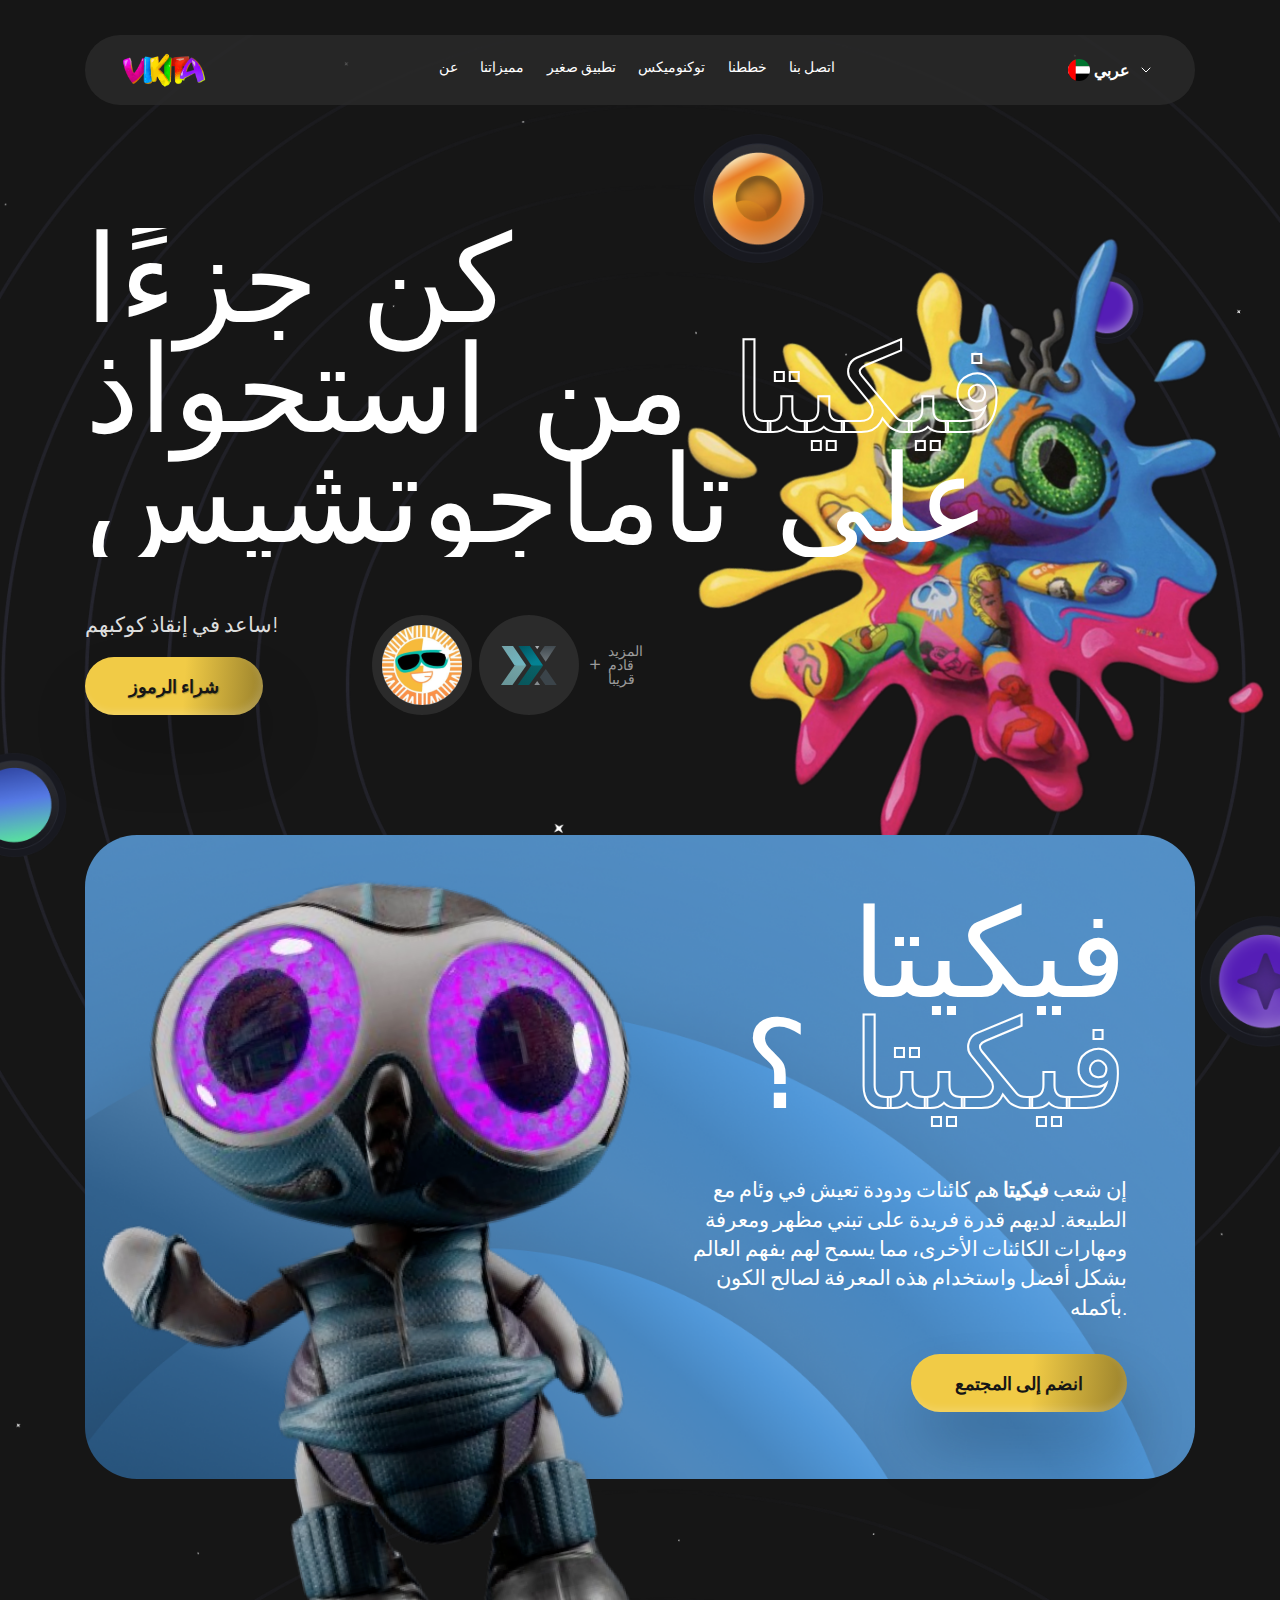
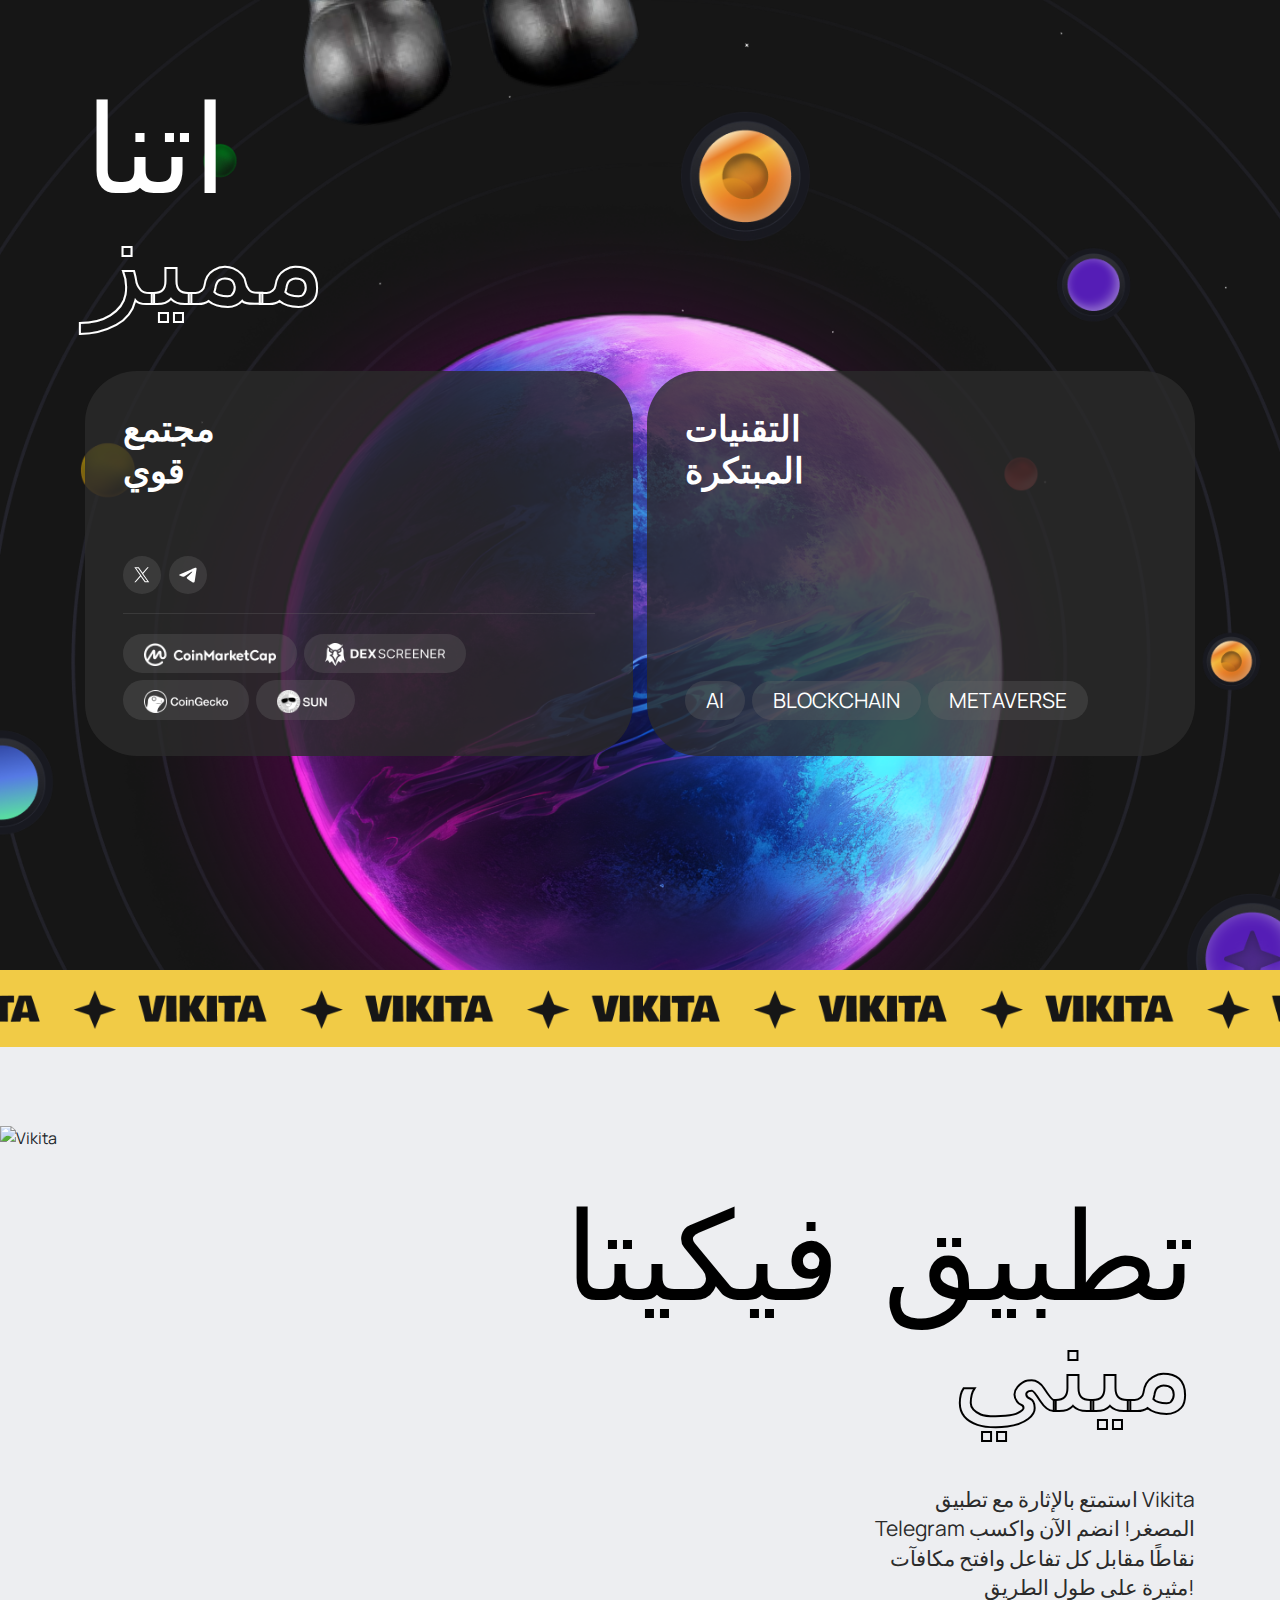
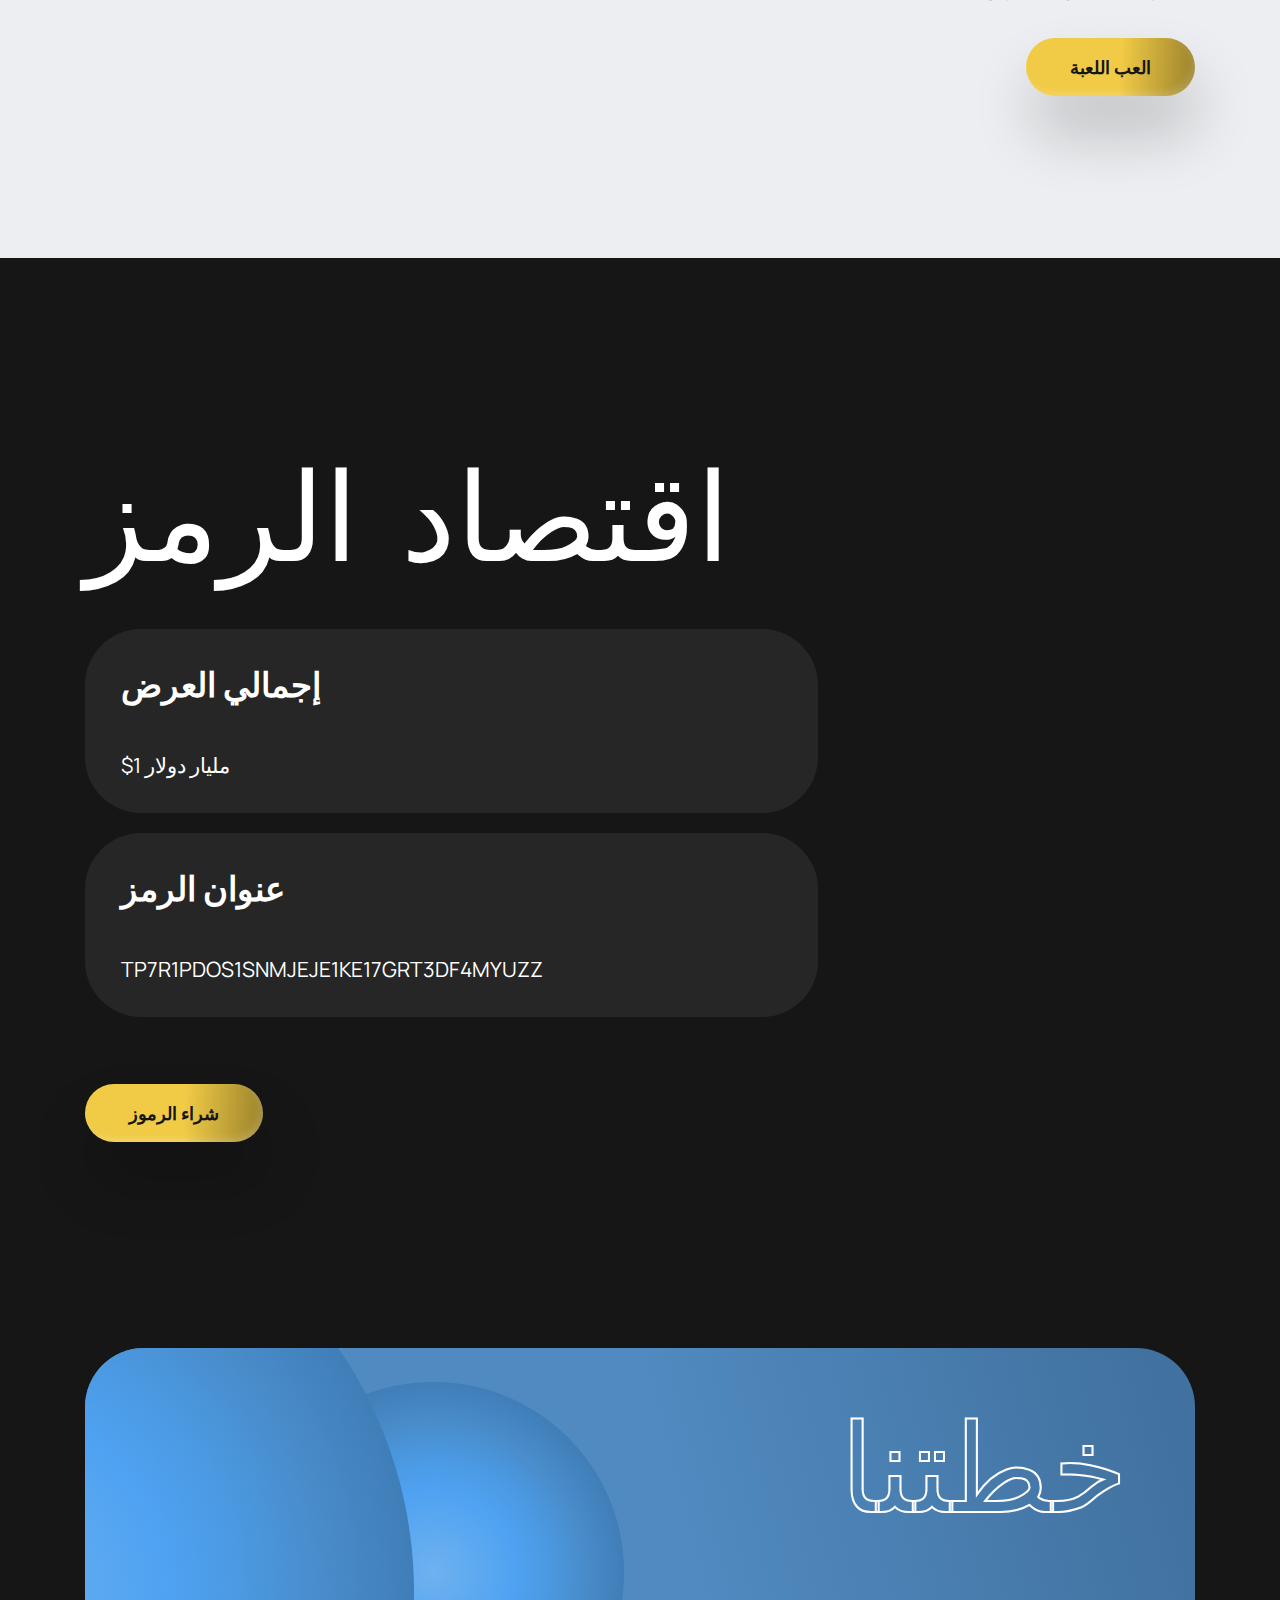
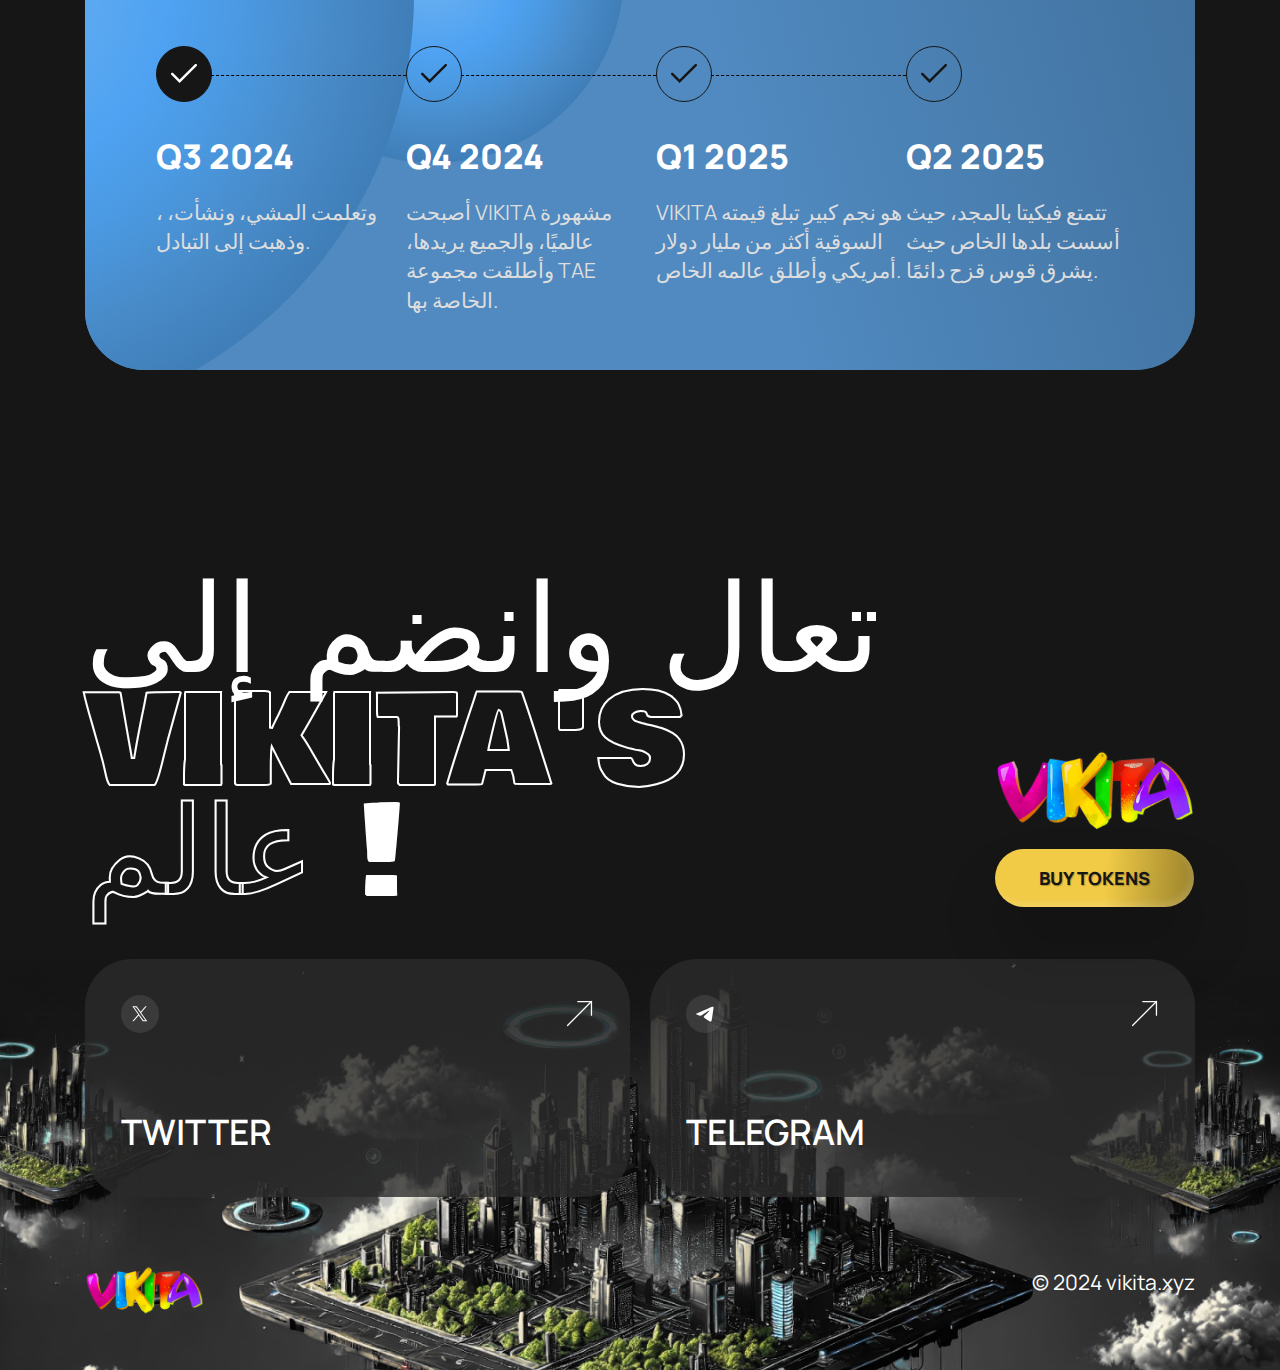
==== commit 660b153b: "added meta" ====
--- a/ae/index.html
+++ b/ae/index.html
@@ -4,6 +4,21 @@
   <meta http-equiv="Content-Type" content="text/html; charset=utf-8">
   <meta charset="utf-8">
   <meta name="viewport" content="width=device-width, initial-scale=1.0">
+
+  <!-- Facebook Meta Tags -->
+  <meta property="og:url" content="https://vikita.xyz">
+  <meta property="og:type" content="website">
+  <meta property="og:title" content="VIKITA">
+  <meta property="og:description" content="VIKITA in an AI character started as a meme lives in a blockchain-based metaverse to bring technology in our lives and make this world better.">
+  <meta property="og:image" content="https://vikita-static.s3.eu-central-1.amazonaws.com/images/vikita-og.jpg">
+
+  <!-- Twitter Meta Tags -->
+  <meta name="twitter:card" content="summary_large_image">
+  <meta property="twitter:domain" content="vikita.xyz">
+  <meta property="twitter:url" content="https://vikita.xyz">
+  <meta name="twitter:title" content="VIKITA">
+  <meta name="twitter:description" content="VIKITA in an AI character started as a meme lives in a blockchain-based metaverse to bring technology in our lives and make this world better.">
+  <meta name="twitter:image" content="https://vikita-static.s3.eu-central-1.amazonaws.com/images/vikita-og.jpg">
 
   <!--metatextblock-->
   <title>VIKITA</title>
--- a/css/style2.css
+++ b/css/style2.css
@@ -85,6 +85,7 @@
   padding: 0;
   margin: .5rem 0.7rem;
   padding-bottom: 5px;
+  border-bottom: 1px solid transparent;
 }
 
 .nav-link:hover {
@@ -1134,7 +1135,8 @@
 }
 
 .social-card-stats {
-  display: flex;
+  /*display: flex;*/
+  display: none;
   align-items: center;
   justify-content: flex-start;
   gap: 5px;
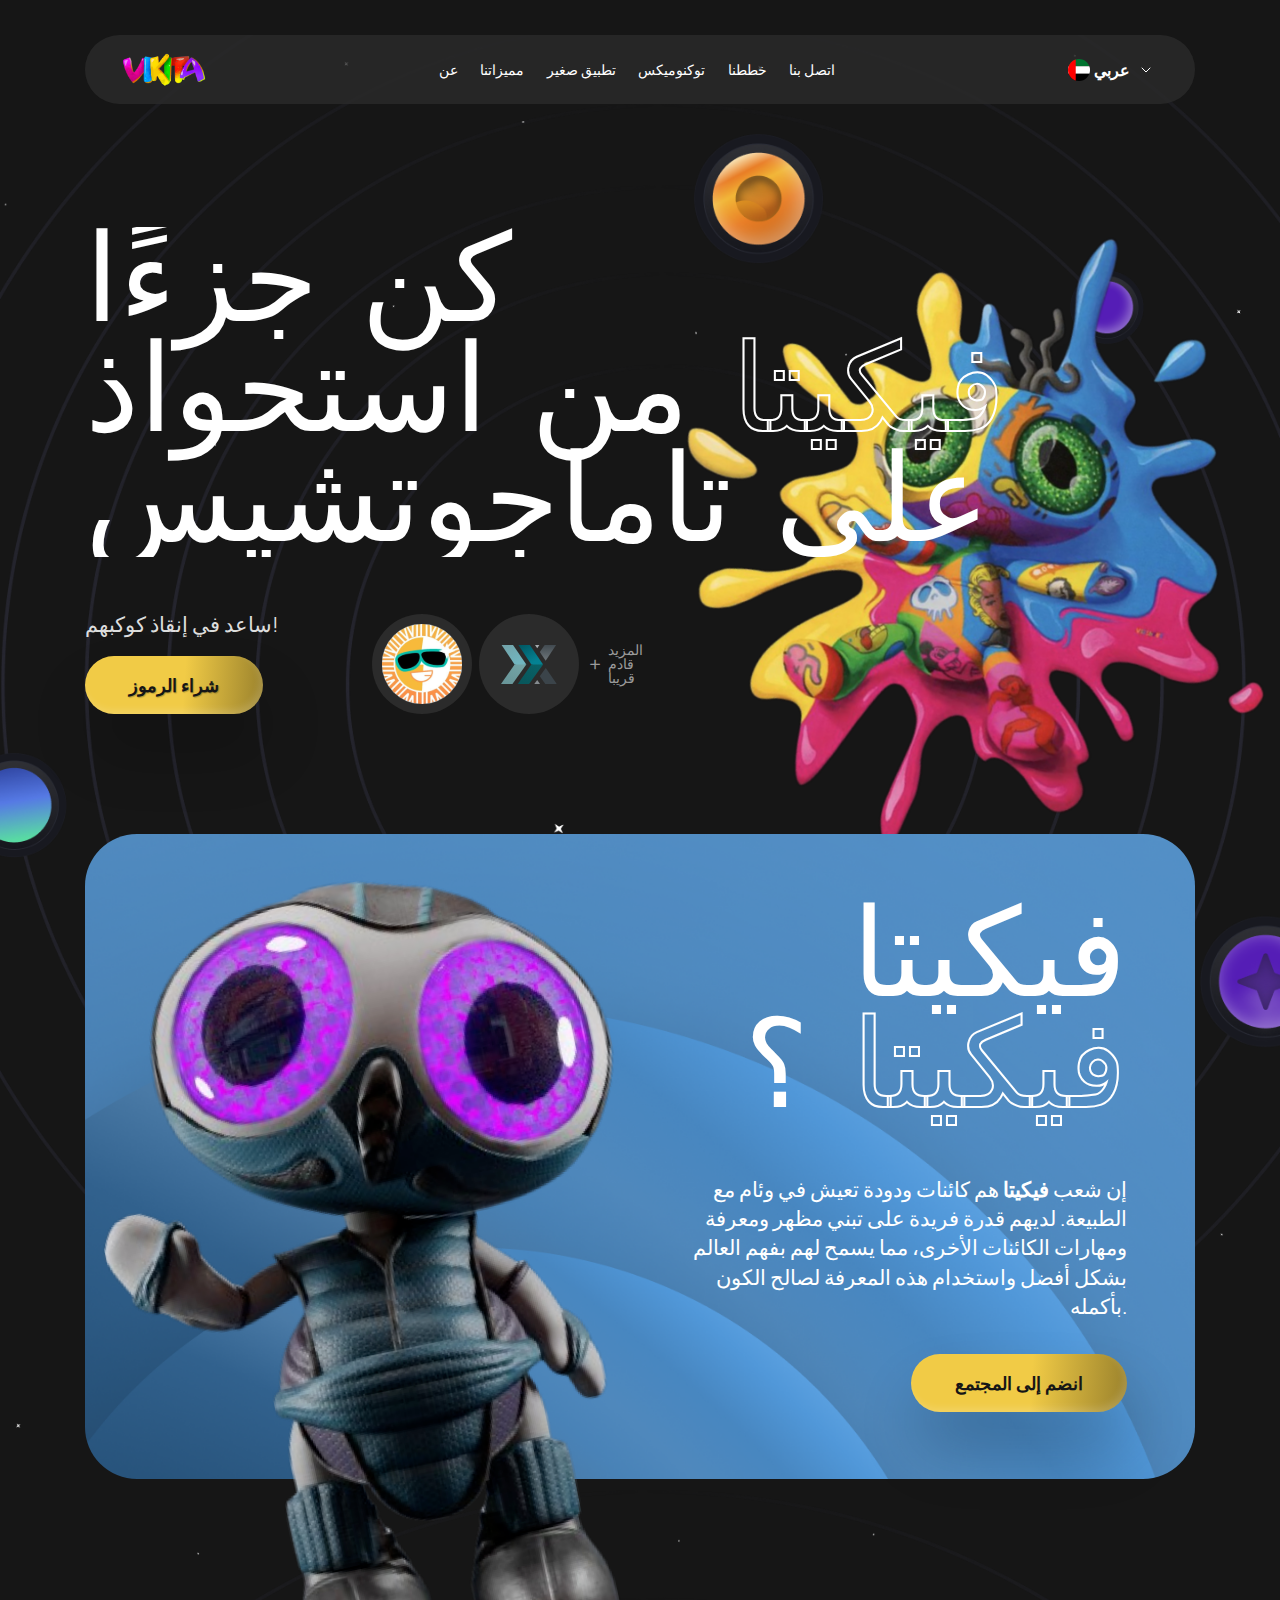
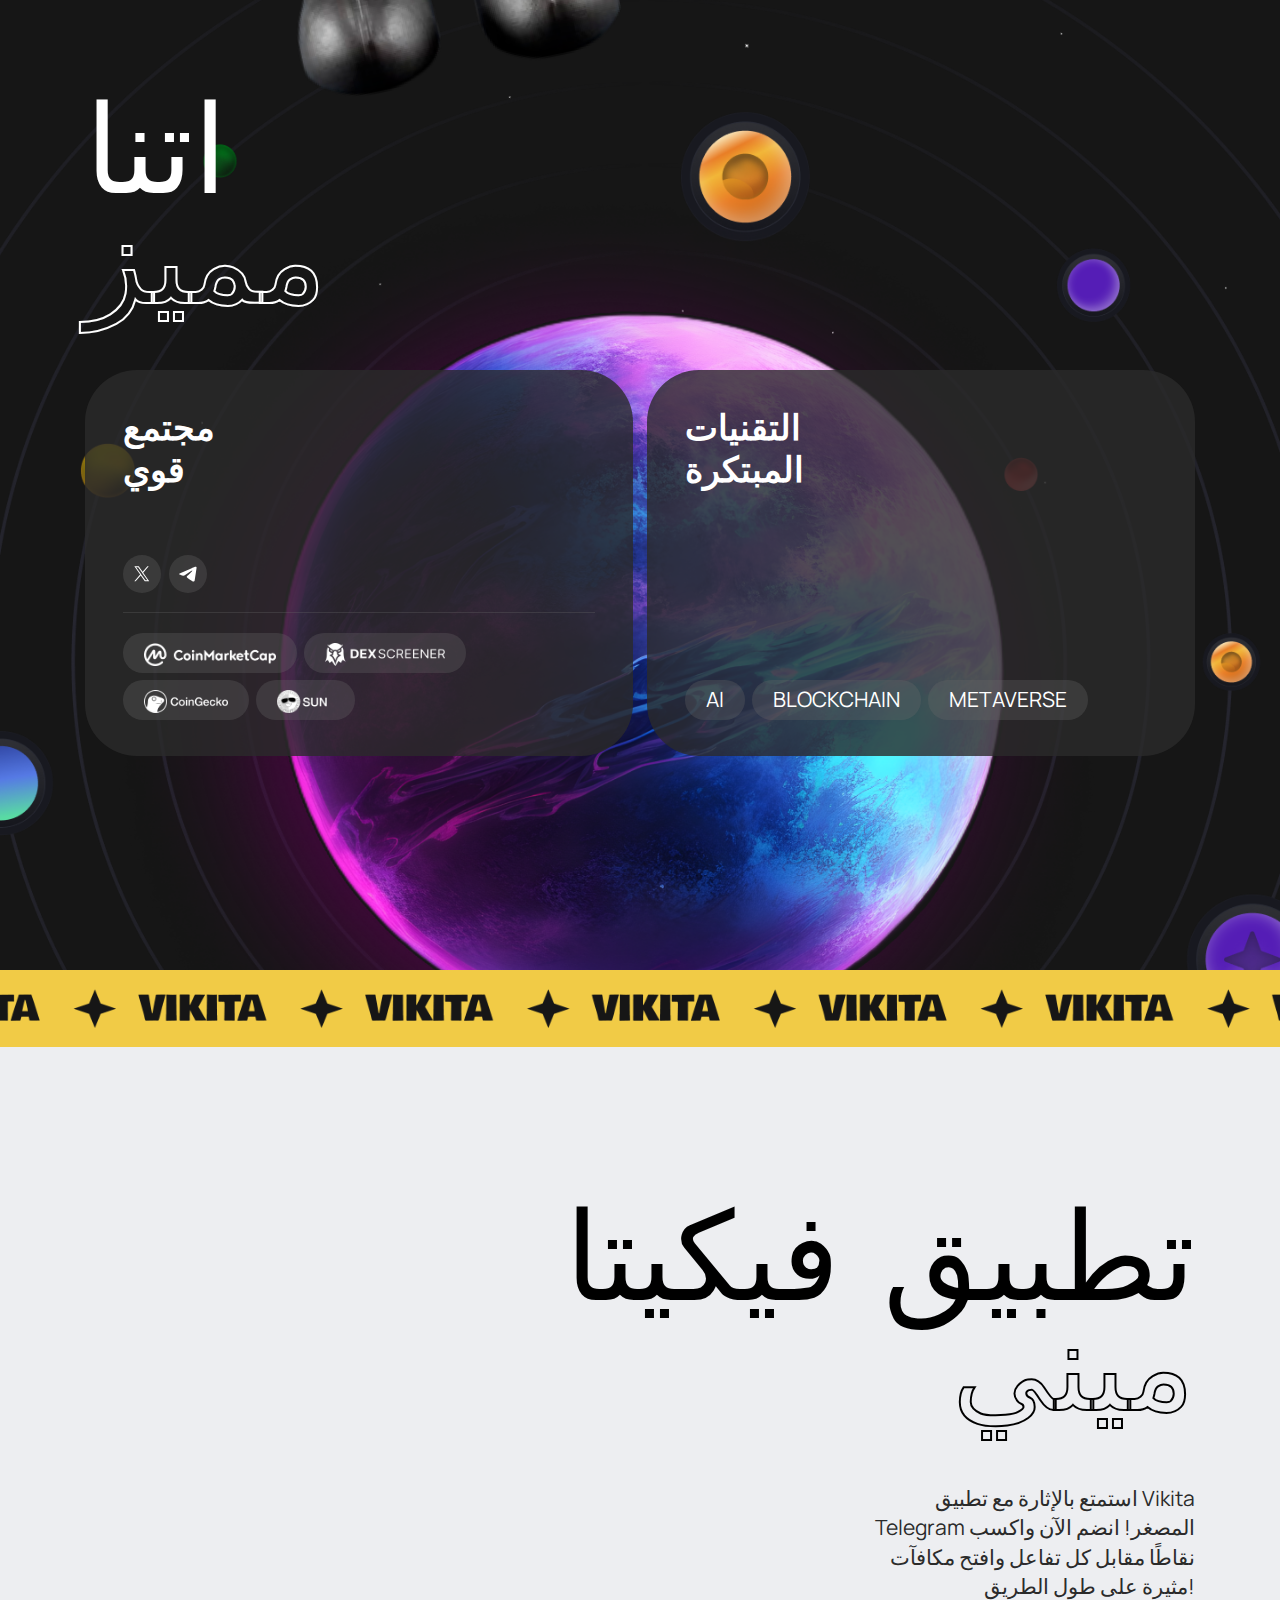
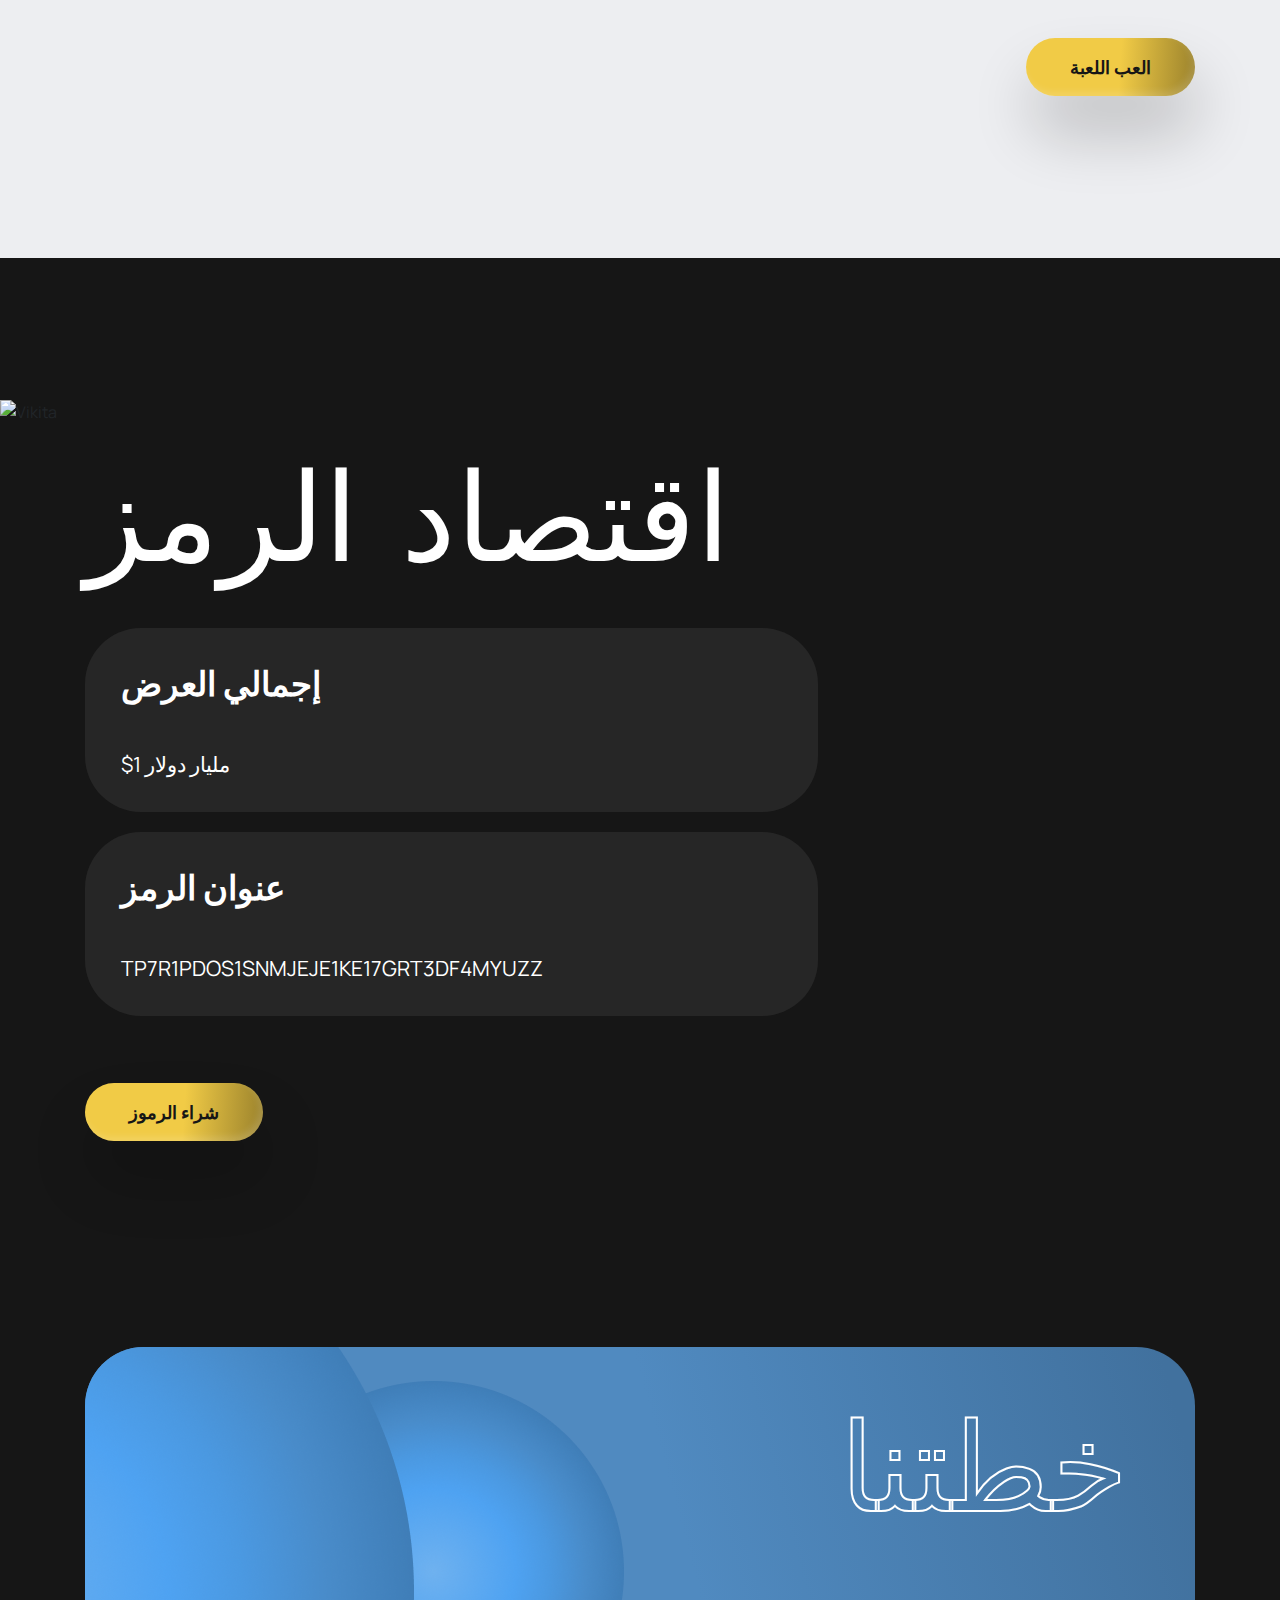
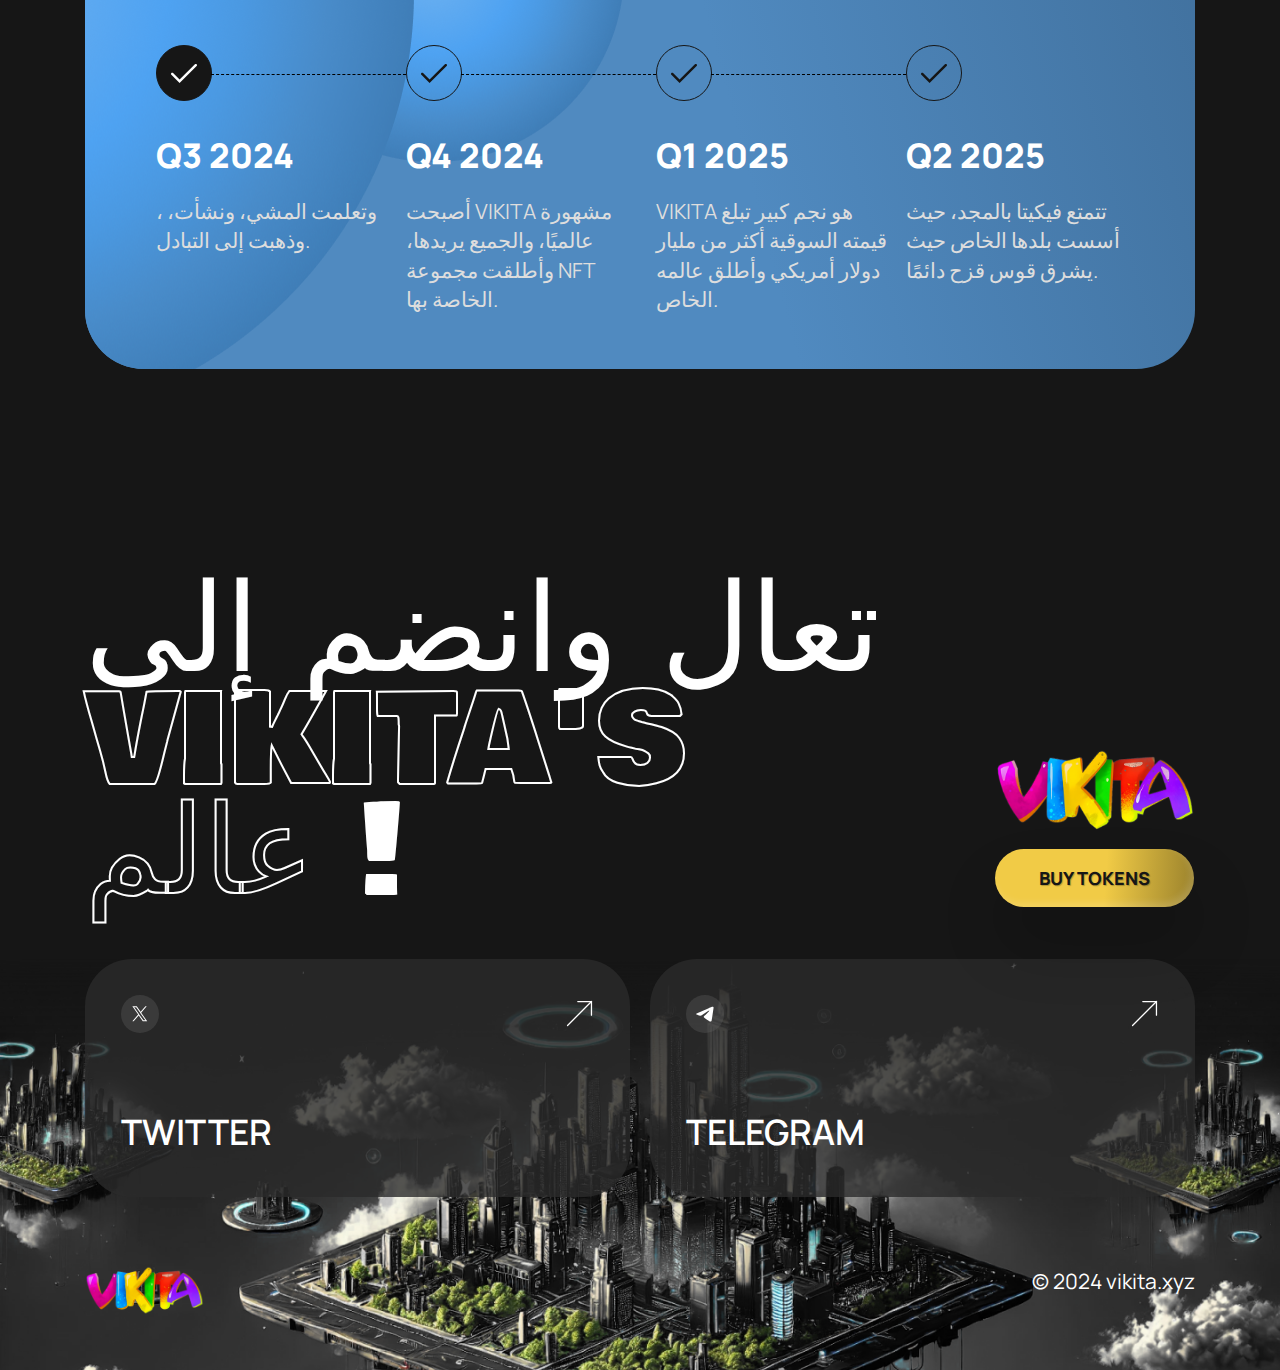
==== commit 9d2ef820: "fixed TAE" ====
--- a/ae/index.html
+++ b/ae/index.html
@@ -1,5 +1,5 @@
 <!DOCTYPE html>
-<html lang="ru-RU">
+<html lang="ar">
 <head>
   <meta http-equiv="Content-Type" content="text/html; charset=utf-8">
   <meta charset="utf-8">
@@ -9,7 +9,7 @@
   <meta property="og:url" content="https://vikita.xyz">
   <meta property="og:type" content="website">
   <meta property="og:title" content="VIKITA">
-  <meta property="og:description" content="VIKITA in an AI character started as a meme lives in a blockchain-based metaverse to bring technology in our lives and make this world better.">
+  <meta property="og:description" content="بدأت شخصية VIKITA في الذكاء الاصطناعي كميم يعيش في ميتافيرس قائم على blockchain لإدخال التكنولوجيا في حياتنا وجعل هذا العالم أفضل.">
   <meta property="og:image" content="https://vikita-static.s3.eu-central-1.amazonaws.com/images/vikita-og.jpg">
 
   <!-- Twitter Meta Tags -->
@@ -17,7 +17,7 @@
   <meta property="twitter:domain" content="vikita.xyz">
   <meta property="twitter:url" content="https://vikita.xyz">
   <meta name="twitter:title" content="VIKITA">
-  <meta name="twitter:description" content="VIKITA in an AI character started as a meme lives in a blockchain-based metaverse to bring technology in our lives and make this world better.">
+  <meta name="twitter:description" content="بدأت شخصية VIKITA في الذكاء الاصطناعي كميم يعيش في ميتافيرس قائم على blockchain لإدخال التكنولوجيا في حياتنا وجعل هذا العالم أفضل.">
   <meta name="twitter:image" content="https://vikita-static.s3.eu-central-1.amazonaws.com/images/vikita-og.jpg">
 
   <!--metatextblock-->
@@ -491,7 +491,7 @@
             <div class="milestone">
               <div class="milestone-content">
                 <h3 class="milestone-date">Q4 2024</h3>
-                <p class="milestone-description">أصبحت VIKITA مشهورة عالميًا، والجميع يريدها، وأطلقت مجموعة TAE الخاصة بها.</p>
+                <p class="milestone-description">أصبحت VIKITA مشهورة عالميًا، والجميع يريدها، وأطلقت مجموعة NFT الخاصة بها.</p>
               </div>
             </div>
             <div class="milestone">
--- a/css/style2.css
+++ b/css/style2.css
@@ -83,9 +83,13 @@
 .nav-link {
   align-self: stretch;
   padding: 0;
-  margin: .5rem 0.7rem;
+  margin: .5rem 0.7rem 0.1rem;
   padding-bottom: 5px;
   border-bottom: 1px solid transparent;
+}
+
+.nav-links.-small {
+  margin: .5rem 0.5rem 0.1rem;
 }
 
 .nav-link:hover {
@@ -358,6 +362,10 @@
   overflow: hidden;
 }
 
+.hero-title.-small {
+  font-size: 84px;
+}
+
 .hero-title_black {
   -webkit-text-fill-color: transparent;
   -webkit-text-stroke-width: 2px;
@@ -385,6 +393,11 @@
   line-height: 140%;
   width: 264px;
 }
+
+.hero-subtitle.-small {
+  font-size: 19px;
+}
+
 .cta-button {
   display: inline-block;
   outline: none;
@@ -506,6 +519,7 @@
   display: flex;
   flex-direction: column;
   justify-content: start;
+  flex: 1;
 }
 
 .about-title {
@@ -517,6 +531,10 @@
   font-style: normal;
   font-weight: 400;
   line-height: 90%;
+}
+
+.about-title.-small {
+  font-size: 98px;
 }
 
 .about-title_black {
@@ -591,6 +609,10 @@
   line-height: 90%;
 }
 
+.features-title.-small {
+  font-size: 116px;
+}
+
 .features-title_black {
   -webkit-text-fill-color: transparent;
   -webkit-text-stroke-width: 2px;
@@ -703,7 +725,9 @@
 }
 
 .mini-app-image_bg_lg {
-  display: block;
+  display: flex;
+  flex-direction: column;
+  justify-content: flex-end;
   position: absolute;
   width: 45%;
   height: 100%;
@@ -741,6 +765,10 @@
   font-style: normal;
   font-weight: 400;
   line-height: 90%;
+}
+
+.mini-app-title.-small {
+  font-size: 88px;
 }
 
 .mini-app-image {
@@ -1008,6 +1036,7 @@
   font-style: normal;
   font-weight: 400;
   line-height: 140%;
+  padding-right: 0.5rem;
 }
 /* start roadmap */
 
@@ -1036,6 +1065,10 @@
   font-style: normal;
   font-weight: 400;
   line-height: 90%;
+}
+
+.cta-title.-small {
+  font-size: 58px;
 }
 
 .cta-title_black {
@@ -1280,7 +1313,7 @@
     font-size: 16px;
     line-height: 140%;
     width: 100%;
-    padding: 0 116px;
+    padding: 0;
   }
 
   .join-community-btn {
@@ -1547,6 +1580,30 @@
 
   .footer-image {
     height: 24px;
+  }
+
+  .hero-title.-small {
+    font-size: 62px;
+  }
+
+  .hero-subtitle.-small {
+    font-size: 16px;
+  }
+
+  .about-title.-small {
+    font-size: 70px;
+  }
+
+  .features-title.-small {
+    font-size: 66px;
+  }
+
+  .mini-app-title.-small {
+    font-size: 78px;
+  }
+
+  .cta-title.-small {
+    font-size: 58px;
   }
 }
 
@@ -1645,6 +1702,10 @@
     border-radius: 30px;
     padding: 33px 18px;
     background-image: url(../images/about_bg_sm.png);
+  }
+
+  .about-vikita {
+    display: none;
   }
 
   .about-title {
@@ -1843,4 +1904,28 @@
   .footer {
     margin-top: 58px;
   }
-}
+
+  .hero-title.-small {
+    font-size: 44px;
+  }
+
+  .hero-subtitle.-small {
+    font-size: 16px;
+  }
+
+  .about-title.-small {
+    font-size: 44px;
+  }
+
+  .features-title.-small {
+    font-size: 44px;
+  }
+
+  .mini-app-title.-small {
+    font-size: 44px;
+  }
+
+  .cta-title.-small {
+    font-size: 29px;
+  }
+}
